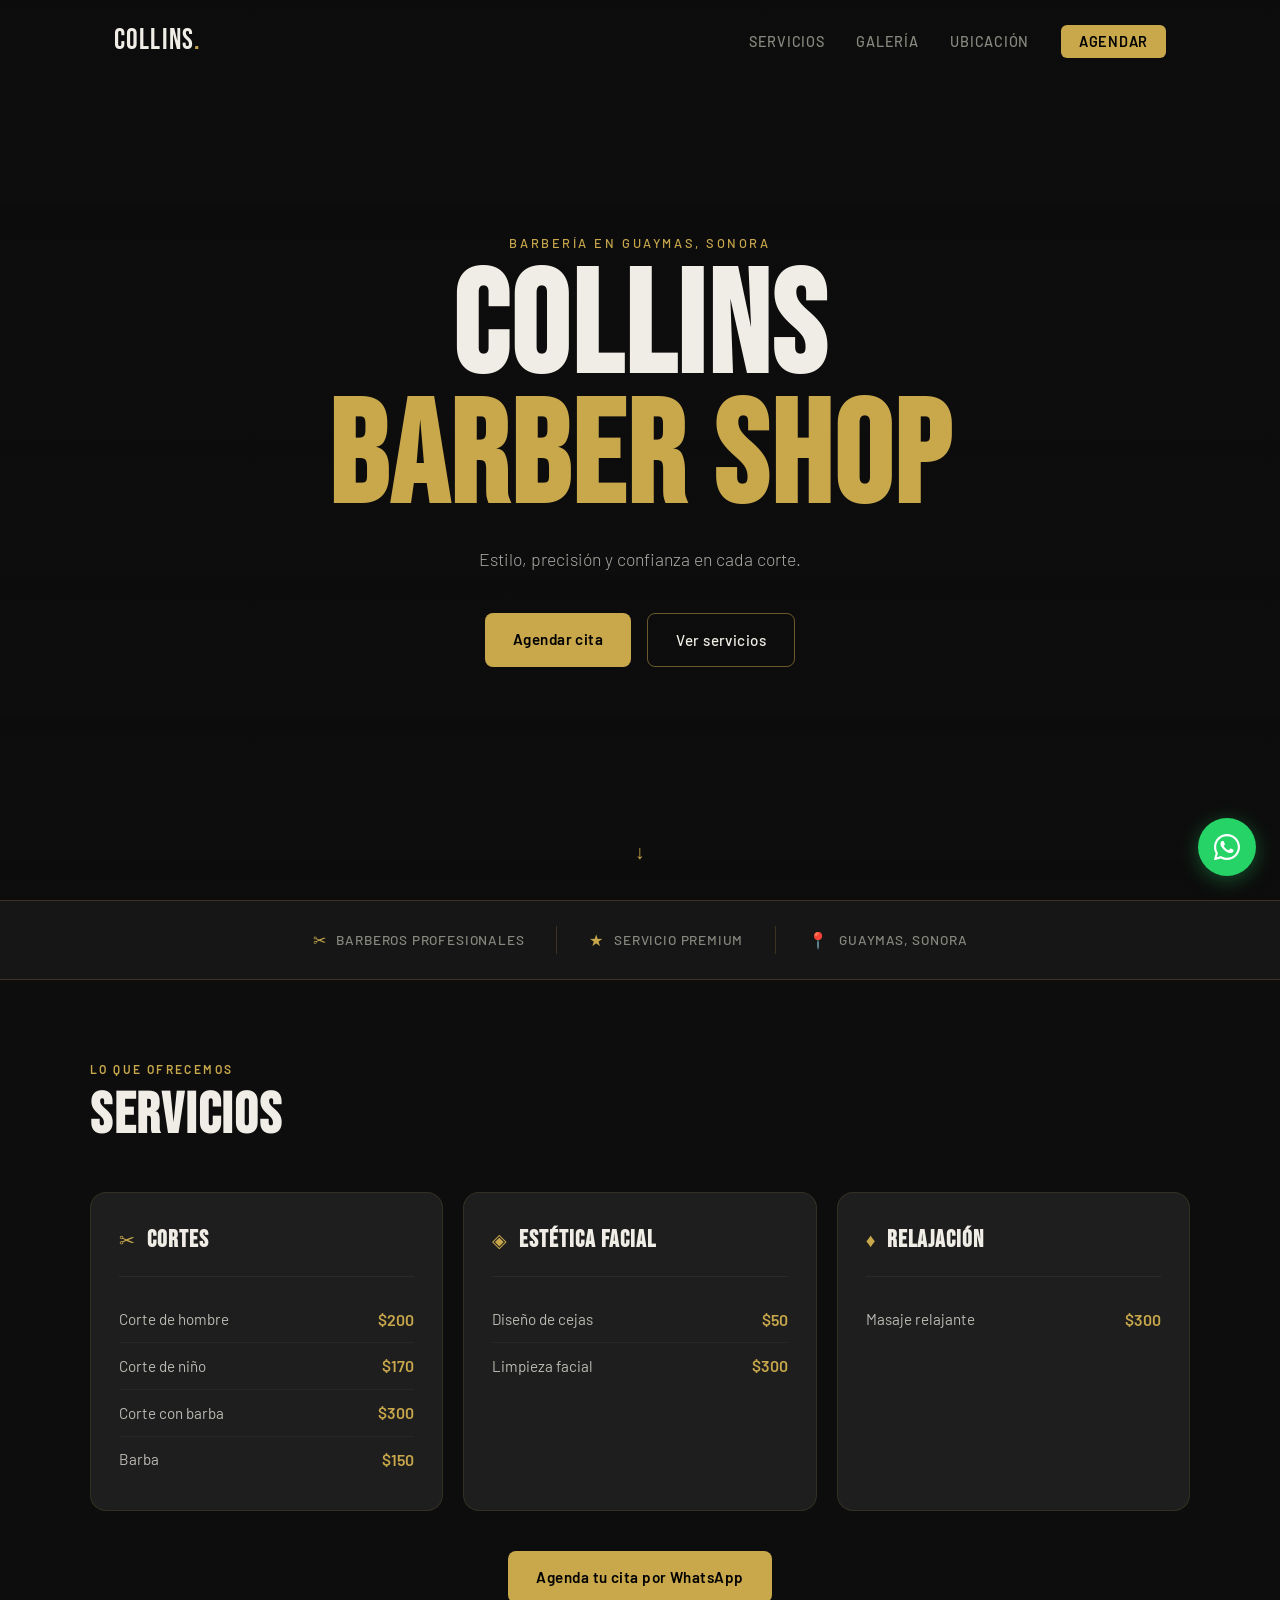
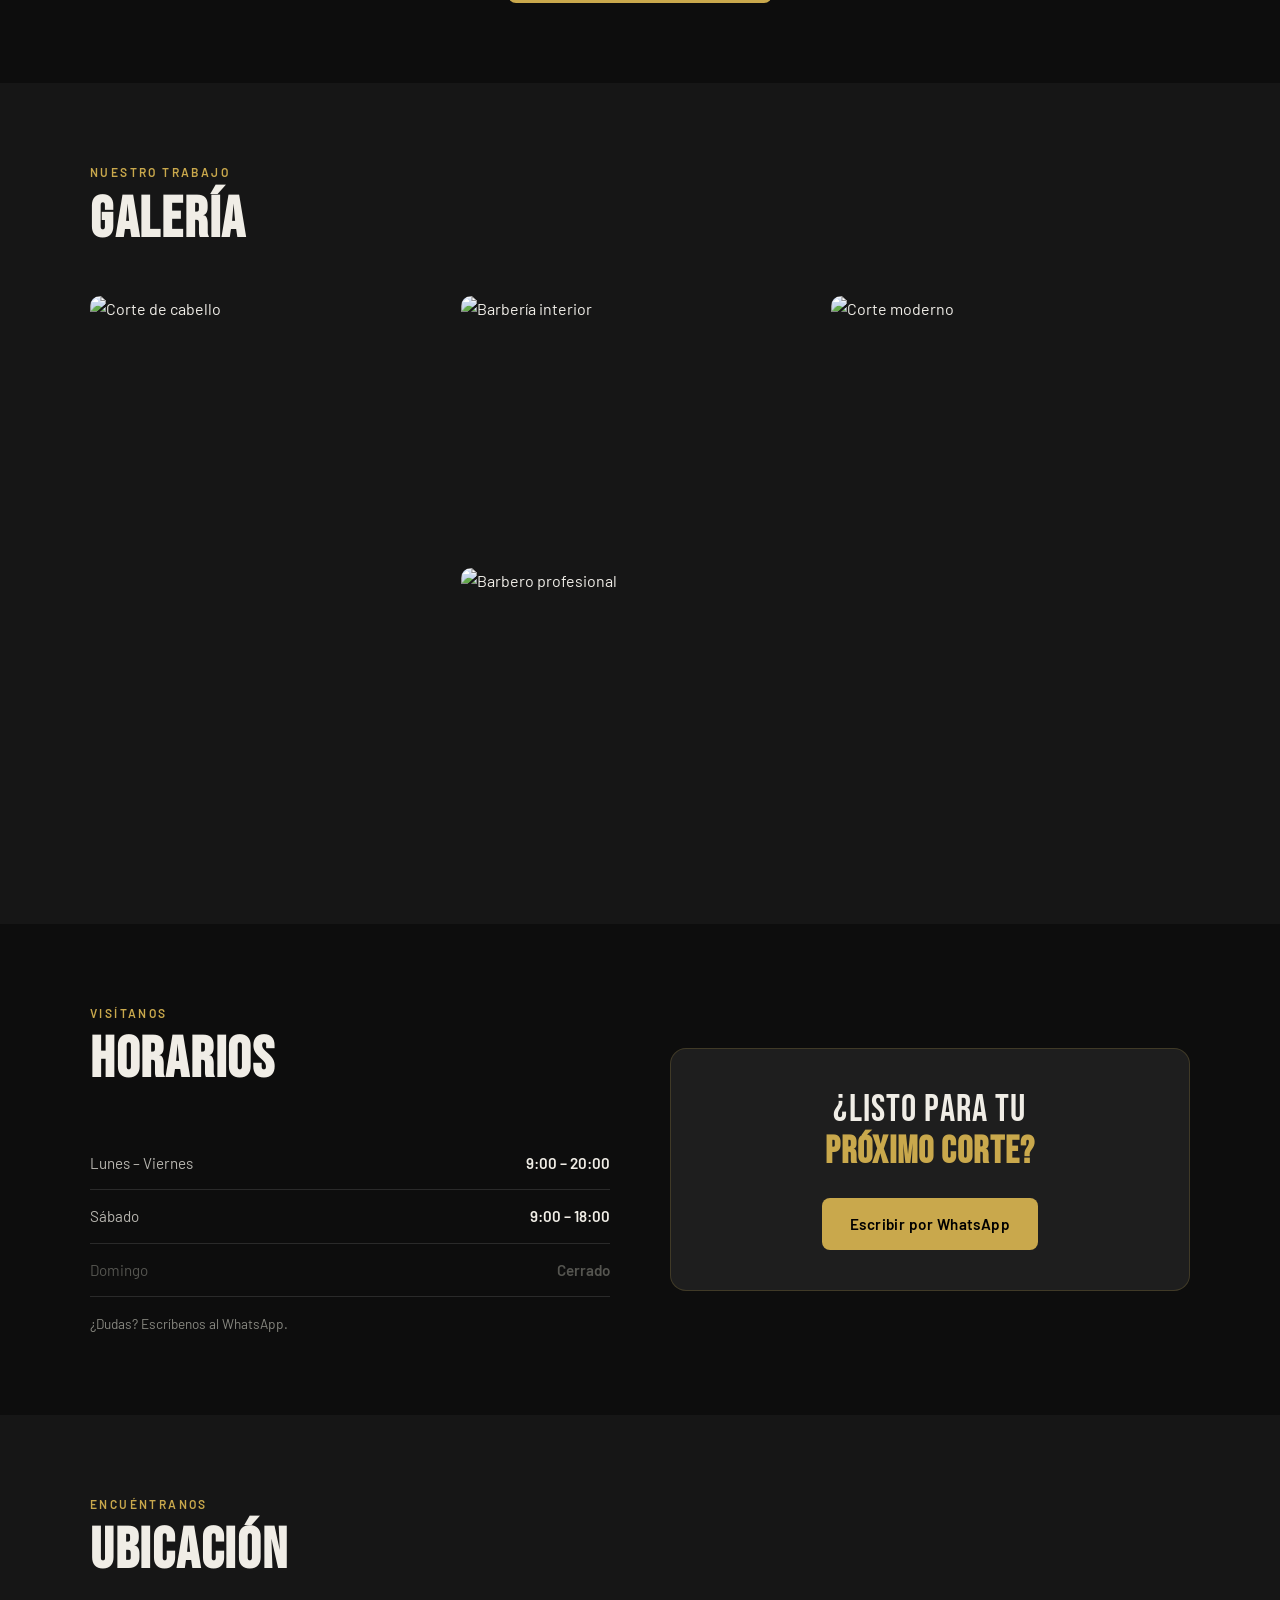
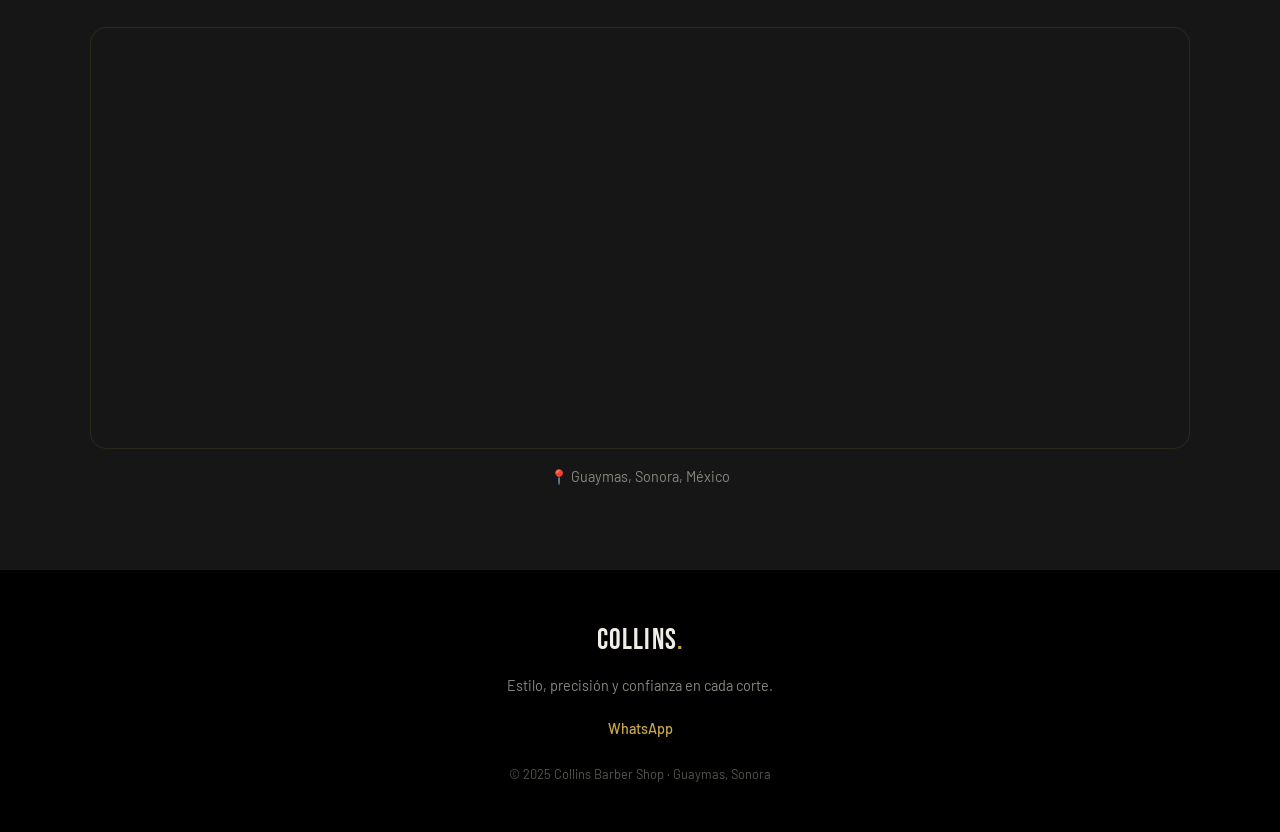
==== index.html @ 554bb9f4 "Mejoras, colores, hero, mapa" ====
<!doctype html>
<html lang="es">
  <head>
    <meta charset="UTF-8" />
    <meta name="viewport" content="width=device-width, initial-scale=1.0" />
    <title>Collins Barber Shop | Guaymas, Sonora</title>
    <link rel="preconnect" href="https://fonts.googleapis.com" />
    <link rel="preconnect" href="https://fonts.gstatic.com" crossorigin />
    <link
      href="https://fonts.googleapis.com/css2?family=Bebas+Neue&family=Barlow:wght@300;400;500;600&display=swap"
      rel="stylesheet"
    />
    <link rel="stylesheet" href="styles.css" />
  </head>
  <body>
    <!-- NAV -->
    <nav>
      <div class="nav-inner">
        <span class="logo">Collins<span class="logo-accent">.</span></span>
        <ul class="nav-links">
          <li><a href="#servicios">Servicios</a></li>
          <li><a href="#galeria">Galería</a></li>
          <li><a href="#ubicacion">Ubicación</a></li>
          <li>
            <a href="https://wa.me/526622978045" target="_blank" class="nav-cta"
              >Agendar</a
            >
          </li>
        </ul>
        <button class="hamburger" id="hamburger" aria-label="Menú">
          <span></span><span></span><span></span>
        </button>
      </div>
      <div class="mobile-menu" id="mobileMenu">
        <a href="#servicios">Servicios</a>
        <a href="#galeria">Galería</a>
        <a href="#ubicacion">Ubicación</a>
        <a href="https://wa.me/526622978045" target="_blank" class="nav-cta"
          >Agendar cita</a
        >
      </div>
    </nav>

    <!-- HERO -->
    <section class="hero">
      <div class="hero-bg"></div>
      <div class="hero-overlay"></div>
      <div class="hero-content">
        <p class="hero-eyebrow">Barbería en Guaymas, Sonora</p>
        <h1 class="hero-title">
          Collins<br /><span class="hero-title-accent">Barber Shop</span>
        </h1>
        <p class="hero-sub">Estilo, precisión y confianza en cada corte.</p>
        <div class="hero-actions">
          <a
            href="https://wa.me/526622978045"
            target="_blank"
            class="btn-primary"
            >Agendar cita</a
          >
          <a href="#servicios" class="btn-ghost">Ver servicios</a>
        </div>
      </div>
      <div class="hero-scroll">↓</div>
    </section>

    <!-- STRIP DE CONFIANZA -->
    <div class="trust-strip">
      <div class="trust-item">
        <span class="trust-icon">✂</span><span>Barberos profesionales</span>
      </div>
      <div class="trust-divider"></div>
      <div class="trust-item">
        <span class="trust-icon">★</span><span>Servicio premium</span>
      </div>
      <div class="trust-divider"></div>
      <div class="trust-item">
        <span class="trust-icon">📍</span><span>Guaymas, Sonora</span>
      </div>
    </div>

    <!-- SERVICIOS -->
    <section class="section" id="servicios">
      <div class="section-inner">
        <p class="section-label">Lo que ofrecemos</p>
        <h2 class="section-title">Servicios</h2>

        <div class="servicios-grid">
          <div class="categoria-card">
            <div class="categoria-header">
              <span class="categoria-icon">✂</span>
              <h3>Cortes</h3>
            </div>
            <ul class="servicio-list">
              <li>
                <span>Corte de hombre</span><span class="precio">$200</span>
              </li>
              <li>
                <span>Corte de niño</span><span class="precio">$170</span>
              </li>
              <li>
                <span>Corte con barba</span><span class="precio">$300</span>
              </li>
              <li><span>Barba</span><span class="precio">$150</span></li>
            </ul>
          </div>

          <div class="categoria-card">
            <div class="categoria-header">
              <span class="categoria-icon">◈</span>
              <h3>Estética facial</h3>
            </div>
            <ul class="servicio-list">
              <li>
                <span>Diseño de cejas</span><span class="precio">$50</span>
              </li>
              <li>
                <span>Limpieza facial</span><span class="precio">$300</span>
              </li>
            </ul>
          </div>

          <div class="categoria-card">
            <div class="categoria-header">
              <span class="categoria-icon">♦</span>
              <h3>Relajación</h3>
            </div>
            <ul class="servicio-list">
              <li>
                <span>Masaje relajante</span><span class="precio">$300</span>
              </li>
            </ul>
          </div>
        </div>

        <div class="cta-center">
          <a
            href="https://wa.me/526622978045"
            target="_blank"
            class="btn-primary"
            >Agenda tu cita por WhatsApp</a
          >
        </div>
      </div>
    </section>

    <!-- GALERIA -->
    <section class="section section-dark" id="galeria">
      <div class="section-inner">
        <p class="section-label">Nuestro trabajo</p>
        <h2 class="section-title">Galería</h2>
        <div class="galeria-grid">
          <div class="galeria-item tall">
            <img
              src="https://images.unsplash.com/photo-1599351431202-1e0f0137899a?w=600&q=80"
              alt="Corte de cabello"
            />
          </div>
          <div class="galeria-item">
            <img
              src="https://images.unsplash.com/photo-1621605815971-fbc98d665033?w=600&q=80"
              alt="Barbería interior"
            />
          </div>
          <div class="galeria-item">
            <img
              src="https://images.unsplash.com/photo-1503951914875-452162b0f3f1?w=600&q=80"
              alt="Corte moderno"
            />
          </div>
          <div class="galeria-item wide">
            <img
              src="https://images.unsplash.com/photo-1585747860715-2ba37e788b70?w=800&q=80"
              alt="Barbero profesional"
            />
          </div>
        </div>
      </div>
    </section>

    <!-- HORARIOS -->
    <section class="section" id="horarios">
      <div class="section-inner horarios-wrap">
        <div class="horarios-text">
          <p class="section-label">Visítanos</p>
          <h2 class="section-title">Horarios</h2>
          <table class="horarios-table">
            <tr>
              <td>Lunes – Viernes</td>
              <td class="horario-hora">9:00 – 20:00</td>
            </tr>
            <tr>
              <td>Sábado</td>
              <td class="horario-hora">9:00 – 18:00</td>
            </tr>
            <tr class="cerrado">
              <td>Domingo</td>
              <td class="horario-hora">Cerrado</td>
            </tr>
          </table>
          <p class="horarios-nota">¿Dudas? Escríbenos al WhatsApp.</p>
        </div>
        <div class="horarios-cta-box">
          <p>¿Listo para tu <br /><strong>próximo corte?</strong></p>
          <a
            href="https://wa.me/526622978045"
            target="_blank"
            class="btn-primary"
            >Escribir por WhatsApp</a
          >
        </div>
      </div>
    </section>

    <!-- UBICACION -->
    <section class="section section-dark" id="ubicacion">
      <div class="section-inner">
        <p class="section-label">Encuéntranos</p>
        <h2 class="section-title">Ubicación</h2>
        <div class="mapa-wrap">
          <iframe
            src="https://www.google.com/maps/embed?pb=!1m18!1m12!1m3!1d3525.2668427352683!2d-110.9184023!3d27.9244637!2m3!1f0!2f0!3f0!3m2!1i1024!2i768!4f13.1!3m3!1m2!1s0x86c97b41cd59f821%3A0x3a247a92fd1a0309!2sCollins%20Barber%20Shop!5e0!3m2!1ses-419!2smx!4v1775704454400!5m2!1ses-419!2smx"
            width="100%"
            height="420"
            style="border: 0; border-radius: 12px; display: block"
            allowfullscreen=""
            loading="lazy"
            referrerpolicy="no-referrer-when-downgrade"
          ></iframe>
        </div>
        <p class="ubicacion-address">📍 Guaymas, Sonora, México</p>
      </div>
    </section>

    <!-- FOOTER -->
    <footer>
      <div class="footer-inner">
        <span class="logo">Collins<span class="logo-accent">.</span></span>
        <p class="footer-tagline">
          Estilo, precisión y confianza en cada corte.
        </p>
        <div class="footer-links">
          <a href="https://wa.me/526622978045" target="_blank">WhatsApp</a>
        </div>
        <p class="footer-copy">© 2025 Collins Barber Shop · Guaymas, Sonora</p>
      </div>
    </footer>

    <!-- BOTÓN FLOTANTE WHATSAPP -->
    <a
      href="https://wa.me/526622978045"
      class="whatsapp-float"
      target="_blank"
      aria-label="Contactar por WhatsApp"
    >
      <svg
        xmlns="http://www.w3.org/2000/svg"
        viewBox="0 0 24 24"
        fill="white"
        width="26"
        height="26"
      >
        <path
          d="M17.472 14.382c-.297-.149-1.758-.867-2.03-.967-.273-.099-.471-.148-.67.15-.197.297-.767.966-.94 1.164-.173.199-.347.223-.644.075-.297-.15-1.255-.463-2.39-1.475-.883-.788-1.48-1.761-1.653-2.059-.173-.297-.018-.458.13-.606.134-.133.298-.347.446-.52.149-.174.198-.298.298-.497.099-.198.05-.371-.025-.52-.075-.149-.669-1.612-.916-2.207-.242-.579-.487-.5-.669-.51-.173-.008-.371-.01-.57-.01-.198 0-.52.074-.792.372-.272.297-1.04 1.016-1.04 2.479 0 1.462 1.065 2.875 1.213 3.074.149.198 2.096 3.2 5.077 4.487.709.306 1.262.489 1.694.625.712.227 1.36.195 1.871.118.571-.085 1.758-.719 2.006-1.413.248-.694.248-1.289.173-1.413-.074-.124-.272-.198-.57-.347z"
        />
        <path
          d="M12 0C5.373 0 0 5.373 0 12c0 2.123.554 4.117 1.528 5.845L.057 23.5a.5.5 0 0 0 .6.6l5.763-1.503A11.934 11.934 0 0 0 12 24c6.627 0 12-5.373 12-12S18.627 0 12 0zm0 22c-1.885 0-3.65-.51-5.17-1.4l-.37-.22-3.83.999 1.02-3.72-.24-.38A9.953 9.953 0 0 1 2 12C2 6.477 6.477 2 12 2s10 4.477 10 10-4.477 10-10 10z"
        />
      </svg>
    </a>

    <script>
      const hamburger = document.getElementById("hamburger");
      const mobileMenu = document.getElementById("mobileMenu");
      hamburger.addEventListener("click", () => {
        mobileMenu.classList.toggle("open");
        hamburger.classList.toggle("active");
      });
      mobileMenu.querySelectorAll("a").forEach((a) => {
        a.addEventListener("click", () => {
          mobileMenu.classList.remove("open");
          hamburger.classList.remove("active");
        });
      });

      // Scroll nav
      const nav = document.querySelector("nav");
      window.addEventListener("scroll", () => {
        nav.classList.toggle("scrolled", window.scrollY > 60);
      });
    </script>
  </body>
</html>
---- styles.css ----
/* ===== RESET & BASE ===== */
*, *::before, *::after { box-sizing: border-box; margin: 0; padding: 0; }

:root {
  --gold: #C9A84C;
  --gold-light: #E8C96A;
  --dark: #0D0D0D;
  --dark-2: #161616;
  --dark-3: #1E1E1E;
  --dark-4: #2A2A2A;
  --text: #F0EDE6;
  --text-muted: #888880;
  --text-dim: #555550;
  --font-display: 'Bebas Neue', sans-serif;
  --font-body: 'Barlow', sans-serif;
  --radius: 10px;
  --radius-lg: 16px;
  --transition: 0.25s ease;
}

html { scroll-behavior: smooth; }

body {
  background: var(--dark);
  color: var(--text);
  font-family: var(--font-body);
  font-size: 16px;
  line-height: 1.6;
  overflow-x: hidden;
}

/* ===== NAV ===== */
nav {
  position: fixed;
  top: 0; left: 0; right: 0;
  z-index: 100;
  transition: background var(--transition), box-shadow var(--transition);
}
nav.scrolled {
  background: rgba(13,13,13,0.96);
  backdrop-filter: blur(12px);
  box-shadow: 0 1px 0 rgba(201,168,76,0.15);
}
.nav-inner {
  max-width: 1100px;
  margin: 0 auto;
  padding: 18px 24px;
  display: flex;
  align-items: center;
  justify-content: space-between;
}
.logo {
  font-family: var(--font-display);
  font-size: 1.8rem;
  letter-spacing: 0.04em;
  color: var(--text);
  text-decoration: none;
}
.logo-accent { color: var(--gold); }

.nav-links {
  display: flex;
  gap: 32px;
  list-style: none;
  align-items: center;
}
.nav-links a {
  color: var(--text-muted);
  text-decoration: none;
  font-size: 0.9rem;
  font-weight: 500;
  letter-spacing: 0.05em;
  text-transform: uppercase;
  transition: color var(--transition);
}
.nav-links a:hover { color: var(--text); }
.nav-links a.nav-cta {
  background: var(--gold);
  color: var(--dark);
  padding: 8px 18px;
  border-radius: 6px;
  font-weight: 600;
  color: #000;
}
.nav-links a.nav-cta:hover { background: var(--gold-light); }

.hamburger {
  display: none;
  flex-direction: column;
  gap: 5px;
  background: none;
  border: none;
  cursor: pointer;
  padding: 4px;
}
.hamburger span {
  display: block;
  width: 24px;
  height: 2px;
  background: var(--text);
  border-radius: 2px;
  transition: var(--transition);
}
.hamburger.active span:nth-child(1) { transform: translateY(7px) rotate(45deg); }
.hamburger.active span:nth-child(2) { opacity: 0; }
.hamburger.active span:nth-child(3) { transform: translateY(-7px) rotate(-45deg); }

.mobile-menu {
  display: none;
  flex-direction: column;
  background: var(--dark-2);
  padding: 16px 24px 24px;
  gap: 4px;
  border-top: 1px solid var(--dark-4);
}
.mobile-menu.open { display: flex; }
.mobile-menu a {
  color: var(--text-muted);
  text-decoration: none;
  font-size: 1rem;
  font-weight: 500;
  padding: 12px 0;
  border-bottom: 1px solid var(--dark-4);
  text-transform: uppercase;
  letter-spacing: 0.05em;
  transition: color var(--transition);
}
.mobile-menu a:hover { color: var(--text); }
.mobile-menu a.nav-cta {
  background: var(--gold);
  color: #000;
  text-align: center;
  padding: 12px;
  border-radius: 8px;
  margin-top: 8px;
  border: none;
  font-weight: 600;
}

/* ===== HERO ===== */
.hero {
  position: relative;
  min-height: 100vh;
  display: flex;
  align-items: center;
  justify-content: center;
  overflow: hidden;
}
.hero-bg {
  position: absolute;
  inset: 0;
  background-image: url('https://images.unsplash.com/photo-1585747860715-2ba37e788b70?w=1400&q=80');
  background-size: cover;
  background-position: center;
  transform: scale(1.05);
  animation: heroZoom 12s ease-out forwards;
}
@keyframes heroZoom {
  from { transform: scale(1.05); }
  to { transform: scale(1.0); }
}
.hero-overlay {
  position: absolute;
  inset: 0;
  background: linear-gradient(
    to bottom,
    rgba(13,13,13,0.55) 0%,
    rgba(13,13,13,0.70) 50%,
    rgba(13,13,13,0.95) 100%
  );
}
.hero-content {
  position: relative;
  text-align: center;
  padding: 0 24px;
  animation: fadeUp 0.9s ease both;
  animation-delay: 0.2s;
}
@keyframes fadeUp {
  from { opacity: 0; transform: translateY(30px); }
  to { opacity: 1; transform: translateY(0); }
}
.hero-eyebrow {
  font-size: 0.8rem;
  letter-spacing: 0.2em;
  text-transform: uppercase;
  color: var(--gold);
  font-weight: 500;
  margin-bottom: 12px;
}
.hero-title {
  font-family: var(--font-display);
  font-size: clamp(4rem, 14vw, 9rem);
  line-height: 0.9;
  letter-spacing: 0.02em;
  color: var(--text);
  margin-bottom: 20px;
}
.hero-title-accent { color: var(--gold); }
.hero-sub {
  font-size: 1.1rem;
  color: rgba(240,237,230,0.7);
  margin-bottom: 40px;
  font-weight: 300;
}
.hero-actions {
  display: flex;
  gap: 16px;
  justify-content: center;
  flex-wrap: wrap;
}
.hero-scroll {
  position: absolute;
  bottom: 32px;
  left: 50%;
  transform: translateX(-50%);
  color: var(--gold);
  font-size: 1.2rem;
  animation: bounce 2s infinite;
}
@keyframes bounce {
  0%, 100% { transform: translateX(-50%) translateY(0); }
  50% { transform: translateX(-50%) translateY(8px); }
}

/* ===== BUTTONS ===== */
.btn-primary {
  display: inline-block;
  background: var(--gold);
  color: #000;
  padding: 14px 28px;
  border-radius: 8px;
  text-decoration: none;
  font-weight: 600;
  font-size: 0.95rem;
  letter-spacing: 0.03em;
  transition: background var(--transition), transform var(--transition);
}
.btn-primary:hover {
  background: var(--gold-light);
  transform: translateY(-2px);
}
.btn-ghost {
  display: inline-block;
  border: 1.5px solid rgba(201,168,76,0.5);
  color: var(--text);
  padding: 14px 28px;
  border-radius: 8px;
  text-decoration: none;
  font-weight: 500;
  font-size: 0.95rem;
  letter-spacing: 0.03em;
  transition: border-color var(--transition), background var(--transition);
}
.btn-ghost:hover {
  border-color: var(--gold);
  background: rgba(201,168,76,0.08);
}

/* ===== TRUST STRIP ===== */
.trust-strip {
  background: var(--dark-2);
  border-top: 1px solid rgba(201,168,76,0.2);
  border-bottom: 1px solid rgba(201,168,76,0.2);
  padding: 18px 24px;
  display: flex;
  justify-content: center;
  align-items: center;
  gap: 0;
  flex-wrap: wrap;
}
.trust-item {
  display: flex;
  align-items: center;
  gap: 10px;
  font-size: 0.85rem;
  font-weight: 500;
  letter-spacing: 0.06em;
  text-transform: uppercase;
  color: var(--text-muted);
  padding: 8px 32px;
}
.trust-icon { color: var(--gold); font-size: 1rem; }
.trust-divider {
  width: 1px;
  height: 28px;
  background: rgba(201,168,76,0.2);
}

/* ===== SECTIONS ===== */
.section { padding: 80px 24px; }
.section-dark { background: var(--dark-2); }
.section-inner { max-width: 1100px; margin: 0 auto; }
.section-label {
  font-size: 0.75rem;
  font-weight: 600;
  letter-spacing: 0.2em;
  text-transform: uppercase;
  color: var(--gold);
  margin-bottom: 8px;
}
.section-title {
  font-family: var(--font-display);
  font-size: clamp(2.4rem, 6vw, 3.6rem);
  letter-spacing: 0.03em;
  color: var(--text);
  margin-bottom: 48px;
  line-height: 1;
}

/* ===== SERVICIOS ===== */
.servicios-grid {
  display: grid;
  grid-template-columns: repeat(auto-fit, minmax(280px, 1fr));
  gap: 20px;
  margin-bottom: 40px;
}
.categoria-card {
  background: var(--dark-3);
  border: 1px solid rgba(201,168,76,0.12);
  border-radius: var(--radius-lg);
  padding: 28px;
  transition: border-color var(--transition), transform var(--transition);
}
.categoria-card:hover {
  border-color: rgba(201,168,76,0.35);
  transform: translateY(-4px);
}
.categoria-header {
  display: flex;
  align-items: center;
  gap: 12px;
  margin-bottom: 20px;
  padding-bottom: 16px;
  border-bottom: 1px solid var(--dark-4);
}
.categoria-icon { font-size: 1.2rem; color: var(--gold); }
.categoria-header h3 {
  font-family: var(--font-display);
  font-size: 1.5rem;
  letter-spacing: 0.04em;
  color: var(--text);
}
.servicio-list { list-style: none; }
.servicio-list li {
  display: flex;
  justify-content: space-between;
  align-items: center;
  padding: 10px 0;
  font-size: 0.95rem;
  color: rgba(240,237,230,0.75);
  border-bottom: 1px solid rgba(255,255,255,0.04);
}
.servicio-list li:last-child { border-bottom: none; }
.precio {
  font-weight: 600;
  color: var(--gold);
  font-size: 1rem;
}
.cta-center { text-align: center; }

/* ===== GALERIA ===== */
.galeria-grid {
  display: grid;
  grid-template-columns: repeat(3, 1fr);
  grid-template-rows: 260px 260px;
  gap: 12px;
  margin-bottom: 16px;
}
.galeria-item {
  overflow: hidden;
  border-radius: var(--radius);
  position: relative;
}
.galeria-item.tall { grid-row: span 2; }
.galeria-item.wide { grid-column: span 2; }
.galeria-item img {
  width: 100%;
  height: 100%;
  object-fit: cover;
  display: block;
  transition: transform 0.5s ease;
  filter: grayscale(20%);
}
.galeria-item:hover img {
  transform: scale(1.06);
  filter: grayscale(0%);
}

/* ===== HORARIOS ===== */
.horarios-wrap {
  display: grid;
  grid-template-columns: 1fr 1fr;
  gap: 60px;
  align-items: center;
}
.horarios-table {
  width: 100%;
  border-collapse: collapse;
  margin-bottom: 16px;
}
.horarios-table td {
  padding: 14px 0;
  border-bottom: 1px solid var(--dark-4);
  font-size: 0.95rem;
  color: rgba(240,237,230,0.75);
}
.horarios-table tr.cerrado td { color: var(--text-dim); }
.horario-hora {
  text-align: right;
  font-weight: 600;
  color: var(--text) !important;
}
.horarios-table tr.cerrado .horario-hora { color: var(--text-dim) !important; }
.horarios-nota { font-size: 0.85rem; color: var(--text-muted); margin-top: 8px; }
.horarios-cta-box {
  background: var(--dark-3);
  border: 1px solid rgba(201,168,76,0.2);
  border-radius: var(--radius-lg);
  padding: 40px 36px;
  text-align: center;
}
.horarios-cta-box p {
  font-family: var(--font-display);
  font-size: 2.4rem;
  line-height: 1.1;
  letter-spacing: 0.03em;
  margin-bottom: 24px;
  color: var(--text);
}
.horarios-cta-box strong { color: var(--gold); }

/* ===== MAPA ===== */
.mapa-wrap {
  border-radius: var(--radius-lg);
  overflow: hidden;
  margin-bottom: 16px;
  border: 1px solid rgba(201,168,76,0.12);
}
.ubicacion-address {
  text-align: center;
  color: var(--text-muted);
  font-size: 0.9rem;
  margin-top: 16px;
}

/* ===== FOOTER ===== */
footer {
  background: #000;
  border-top: 1px solid rgba(201,168,76,0.15);
  padding: 48px 24px;
}
.footer-inner {
  max-width: 1100px;
  margin: 0 auto;
  text-align: center;
}
.footer-tagline {
  color: var(--text-muted);
  font-size: 0.9rem;
  margin: 10px 0 20px;
}
.footer-links { display: flex; justify-content: center; gap: 24px; margin-bottom: 24px; }
.footer-links a {
  color: var(--gold);
  text-decoration: none;
  font-size: 0.9rem;
  font-weight: 500;
  transition: color var(--transition);
}
.footer-links a:hover { color: var(--gold-light); }
.footer-copy { color: var(--text-dim); font-size: 0.8rem; }

/* ===== WHATSAPP FLOAT ===== */
.whatsapp-float {
  position: fixed;
  bottom: 24px;
  right: 24px;
  background: #25D366;
  width: 58px;
  height: 58px;
  border-radius: 50%;
  display: flex;
  align-items: center;
  justify-content: center;
  text-decoration: none;
  box-shadow: 0 4px 20px rgba(37,211,102,0.35);
  z-index: 200;
  transition: transform var(--transition), box-shadow var(--transition);
}
.whatsapp-float:hover {
  transform: scale(1.1);
  box-shadow: 0 6px 28px rgba(37,211,102,0.5);
}

/* ===== RESPONSIVE ===== */
@media (max-width: 768px) {
  .nav-links { display: none; }
  .hamburger { display: flex; }

  .trust-divider { display: none; }
  .trust-item { padding: 8px 16px; }

  .galeria-grid {
    grid-template-columns: 1fr 1fr;
    grid-template-rows: auto;
  }
  .galeria-item.tall { grid-row: span 1; }

  .horarios-wrap { grid-template-columns: 1fr; gap: 40px; }

  .section { padding: 60px 20px; }
}

@media (max-width: 480px) {
  .galeria-grid { grid-template-columns: 1fr; }
  .galeria-item.wide { grid-column: span 1; }
  .hero-actions { flex-direction: column; align-items: center; }
}
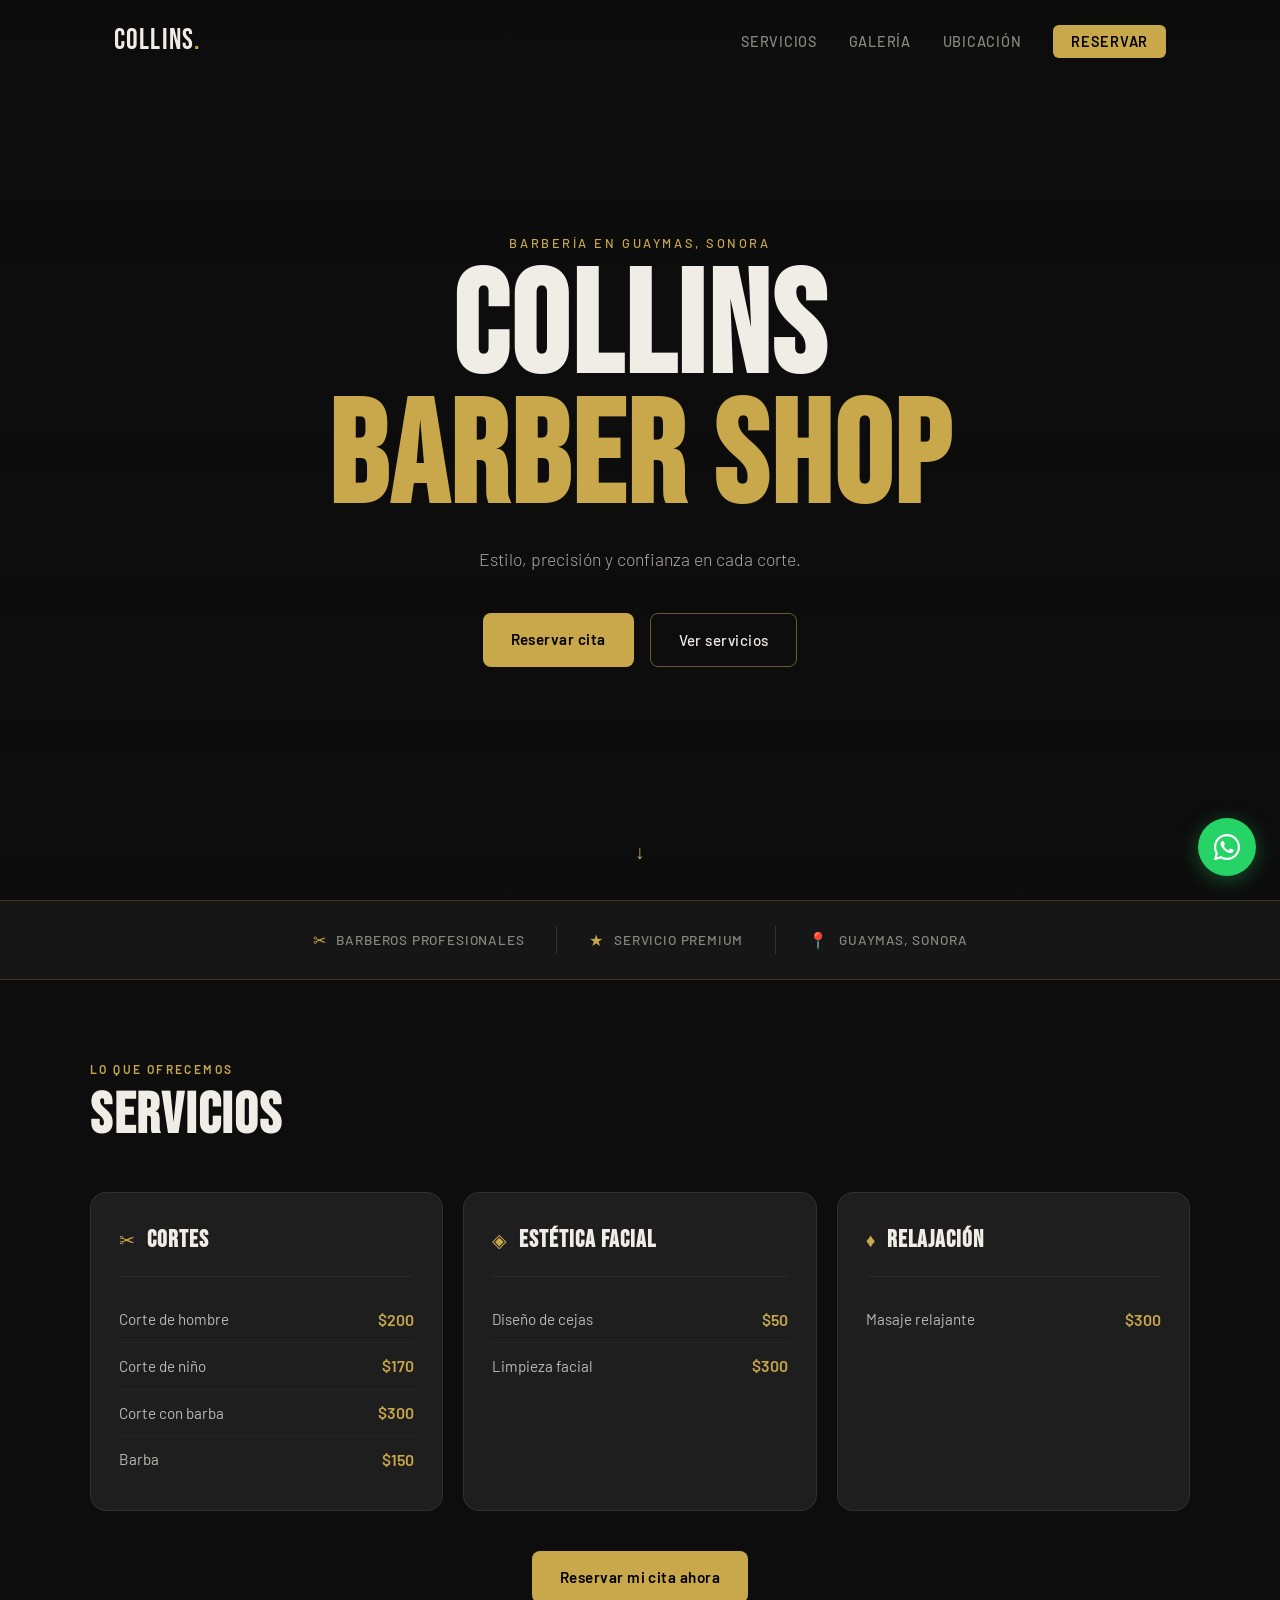
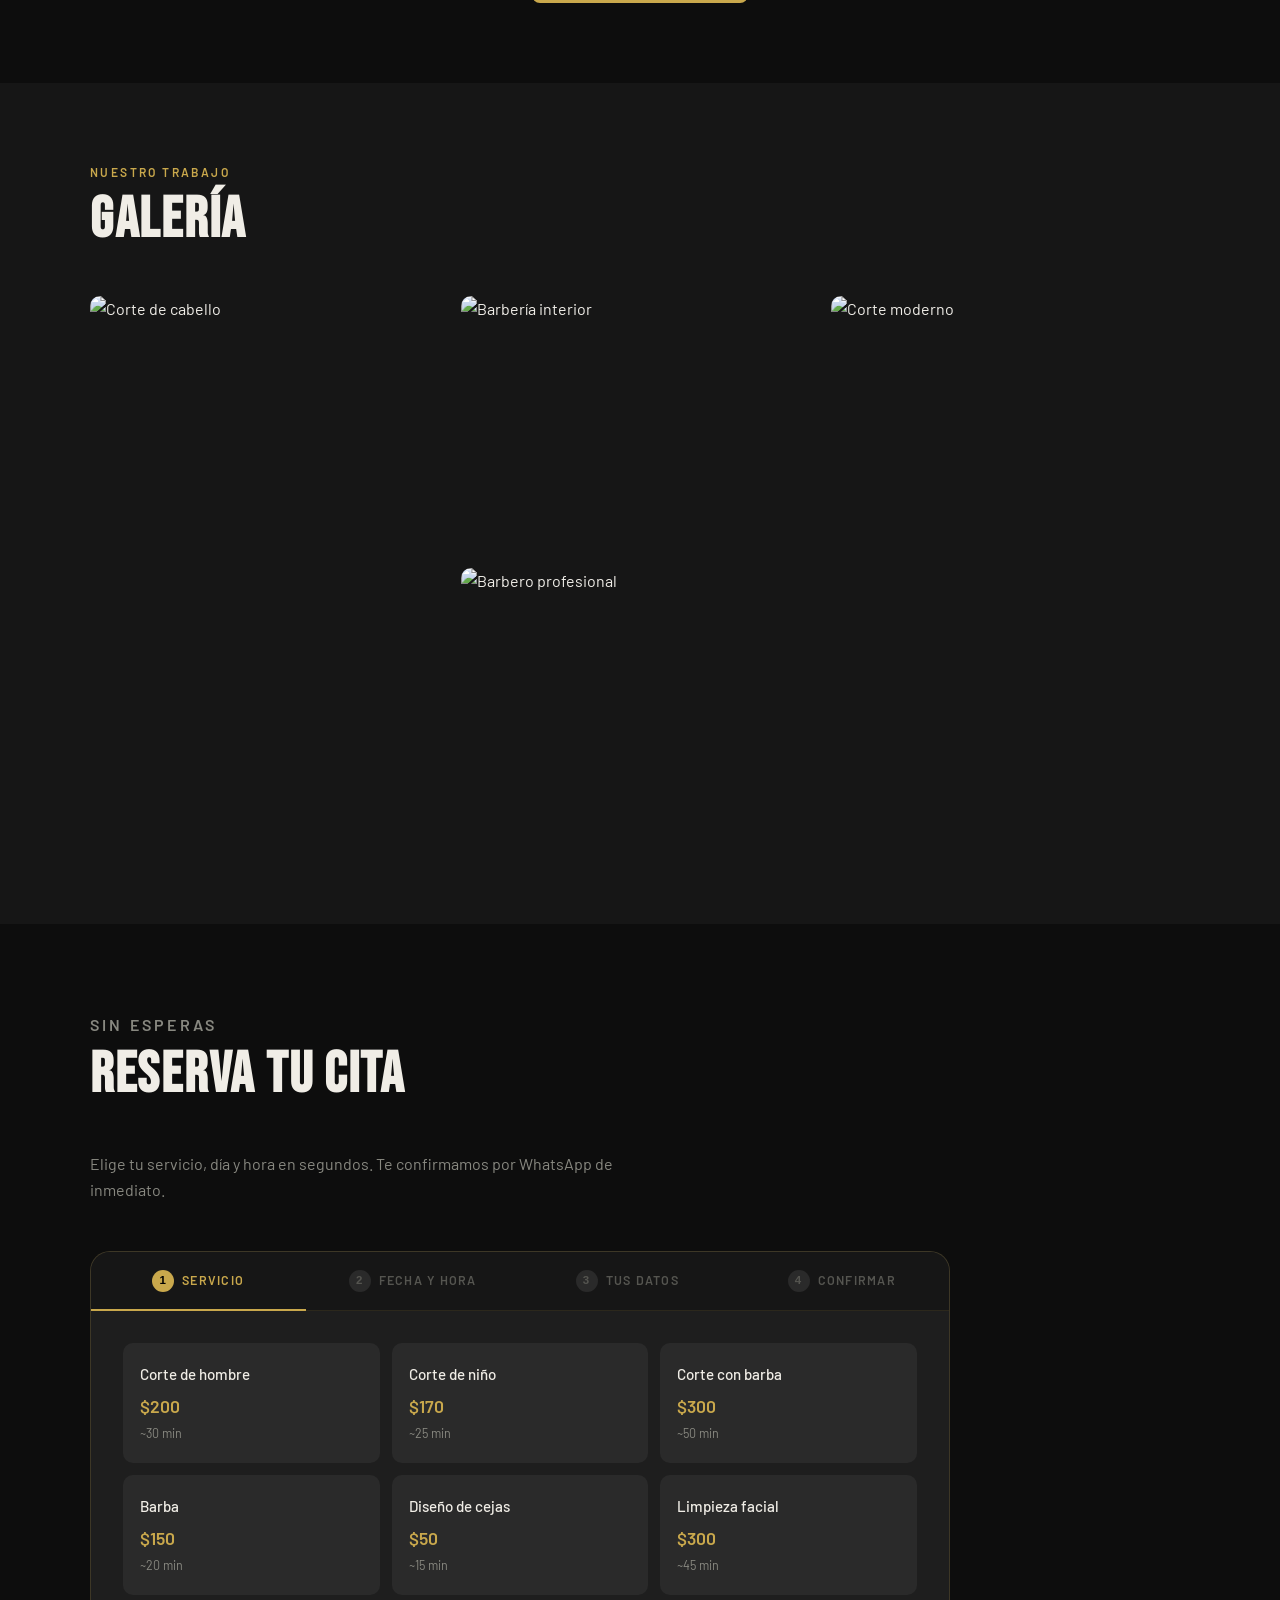
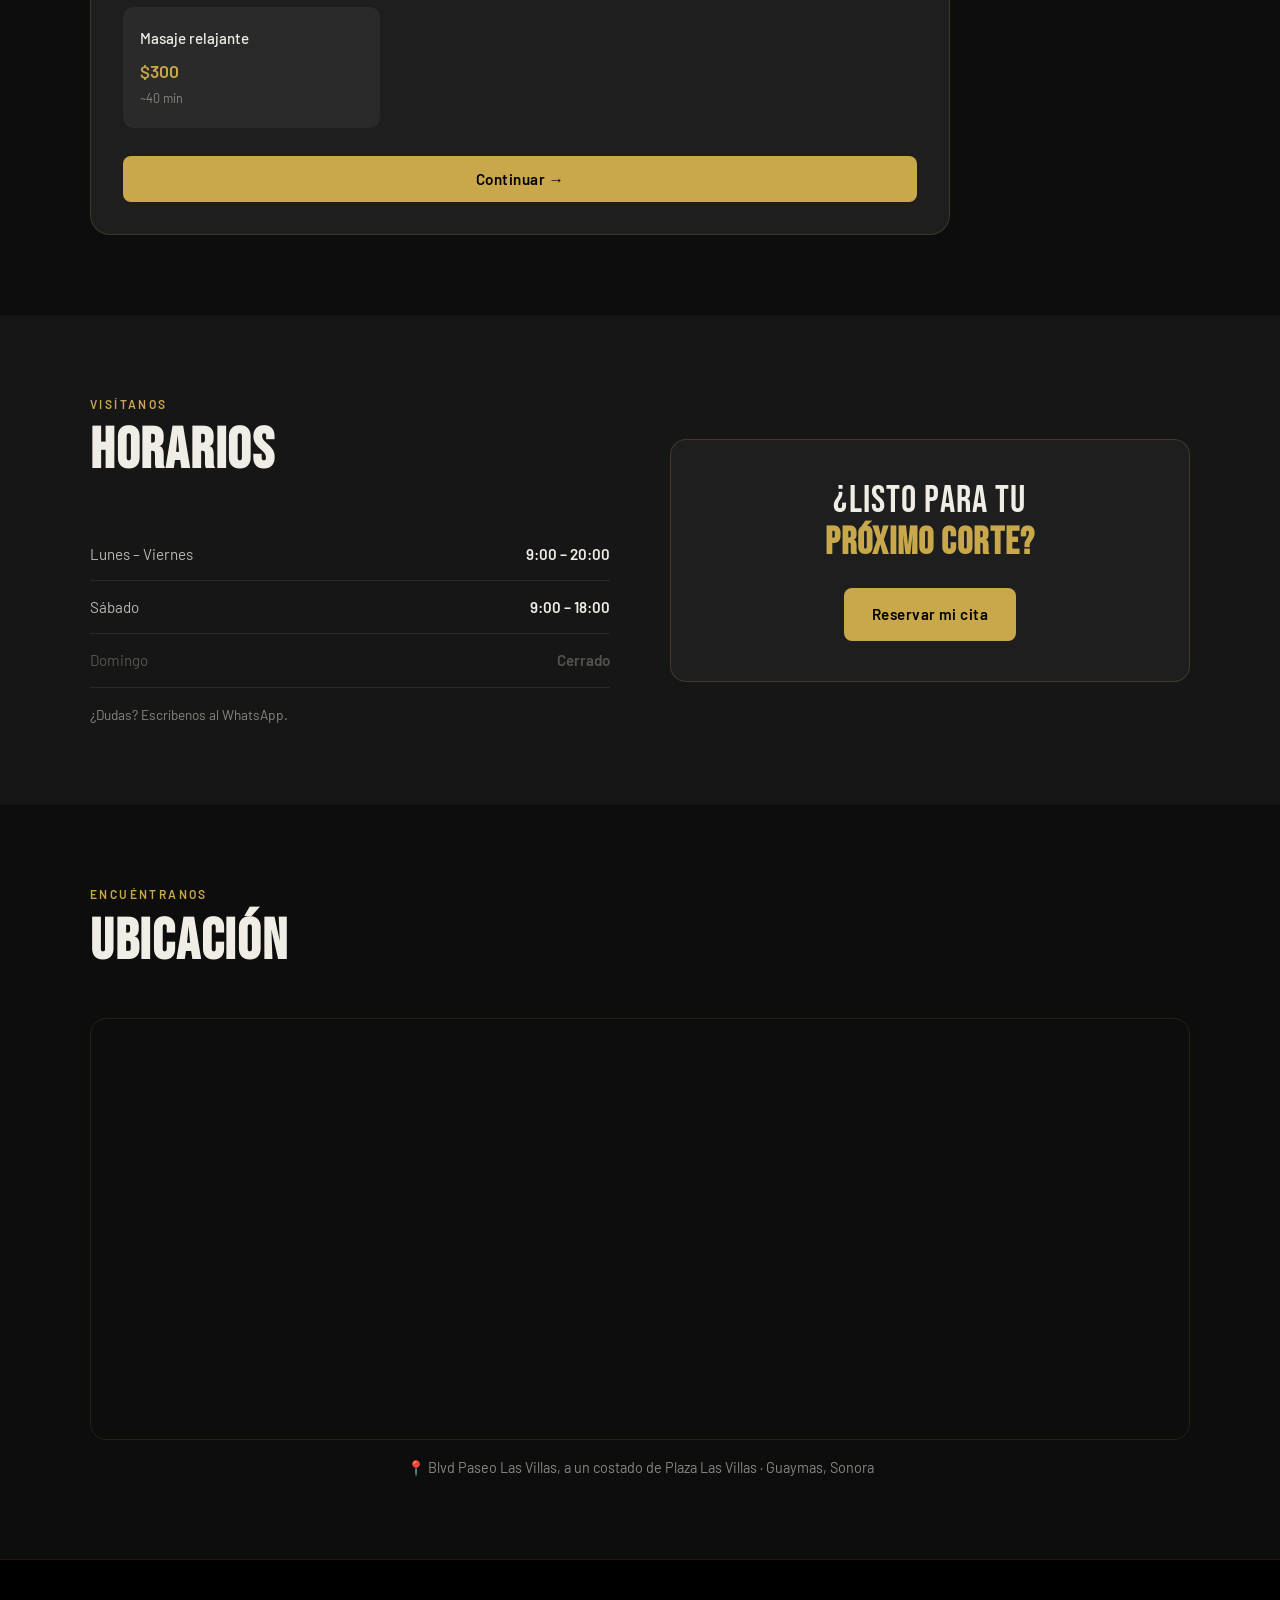
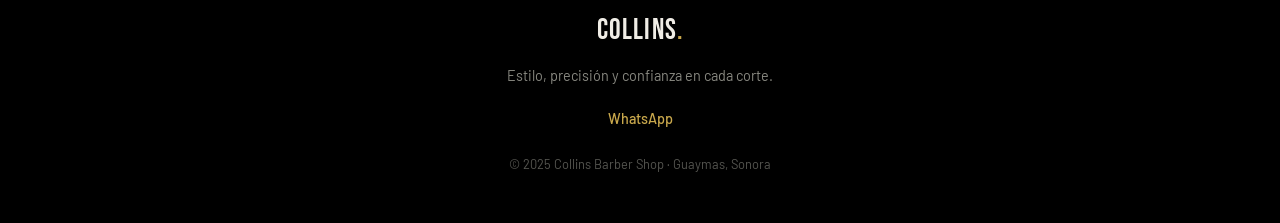
==== commit 906541bc: "Agendar cita actualizado" ====
--- a/index.html
+++ b/index.html
@@ -10,7 +10,1082 @@
       href="https://fonts.googleapis.com/css2?family=Bebas+Neue&family=Barlow:wght@300;400;500;600&display=swap"
       rel="stylesheet"
     />
-    <link rel="stylesheet" href="styles.css" />
+    <style>
+      /* ===== RESET & BASE ===== */
+      *,
+      *::before,
+      *::after {
+        box-sizing: border-box;
+        margin: 0;
+        padding: 0;
+      }
+      :root {
+        --gold: #c9a84c;
+        --gold-light: #e8c96a;
+        --dark: #0d0d0d;
+        --dark-2: #161616;
+        --dark-3: #1e1e1e;
+        --dark-4: #2a2a2a;
+        --text: #f0ede6;
+        --text-muted: #888880;
+        --text-dim: #555550;
+        --font-display: "Bebas Neue", sans-serif;
+        --font-body: "Barlow", sans-serif;
+        --radius: 10px;
+        --radius-lg: 16px;
+        --transition: 0.25s ease;
+      }
+      html {
+        scroll-behavior: smooth;
+      }
+      body {
+        background: var(--dark);
+        color: var(--text);
+        font-family: var(--font-body);
+        font-size: 16px;
+        line-height: 1.6;
+        overflow-x: hidden;
+      }
+
+      /* NAV */
+      nav {
+        position: fixed;
+        top: 0;
+        left: 0;
+        right: 0;
+        z-index: 100;
+        transition:
+          background var(--transition),
+          box-shadow var(--transition);
+      }
+      nav.scrolled {
+        background: rgba(13, 13, 13, 0.96);
+        backdrop-filter: blur(12px);
+        box-shadow: 0 1px 0 rgba(201, 168, 76, 0.15);
+      }
+      .nav-inner {
+        max-width: 1100px;
+        margin: 0 auto;
+        padding: 18px 24px;
+        display: flex;
+        align-items: center;
+        justify-content: space-between;
+      }
+      .logo {
+        font-family: var(--font-display);
+        font-size: 1.8rem;
+        letter-spacing: 0.04em;
+        color: var(--text);
+        text-decoration: none;
+      }
+      .logo-accent {
+        color: var(--gold);
+      }
+      .nav-links {
+        display: flex;
+        gap: 32px;
+        list-style: none;
+        align-items: center;
+      }
+      .nav-links a {
+        color: var(--text-muted);
+        text-decoration: none;
+        font-size: 0.9rem;
+        font-weight: 500;
+        letter-spacing: 0.05em;
+        text-transform: uppercase;
+        transition: color var(--transition);
+      }
+      .nav-links a:hover {
+        color: var(--text);
+      }
+      .nav-links a.nav-cta {
+        background: var(--gold);
+        color: #000;
+        padding: 8px 18px;
+        border-radius: 6px;
+        font-weight: 600;
+      }
+      .nav-links a.nav-cta:hover {
+        background: var(--gold-light);
+      }
+      .hamburger {
+        display: none;
+        flex-direction: column;
+        gap: 5px;
+        background: none;
+        border: none;
+        cursor: pointer;
+        padding: 4px;
+      }
+      .hamburger span {
+        display: block;
+        width: 24px;
+        height: 2px;
+        background: var(--text);
+        border-radius: 2px;
+        transition: var(--transition);
+      }
+      .hamburger.active span:nth-child(1) {
+        transform: translateY(7px) rotate(45deg);
+      }
+      .hamburger.active span:nth-child(2) {
+        opacity: 0;
+      }
+      .hamburger.active span:nth-child(3) {
+        transform: translateY(-7px) rotate(-45deg);
+      }
+      .mobile-menu {
+        display: none;
+        flex-direction: column;
+        background: var(--dark-2);
+        padding: 16px 24px 24px;
+        gap: 4px;
+        border-top: 1px solid var(--dark-4);
+      }
+      .mobile-menu.open {
+        display: flex;
+      }
+      .mobile-menu a {
+        color: var(--text-muted);
+        text-decoration: none;
+        font-size: 1rem;
+        font-weight: 500;
+        padding: 12px 0;
+        border-bottom: 1px solid var(--dark-4);
+        text-transform: uppercase;
+        letter-spacing: 0.05em;
+        transition: color var(--transition);
+      }
+      .mobile-menu a:hover {
+        color: var(--text);
+      }
+      .mobile-menu a.nav-cta {
+        background: var(--gold);
+        color: #000;
+        text-align: center;
+        padding: 12px;
+        border-radius: 8px;
+        margin-top: 8px;
+        border: none;
+        font-weight: 600;
+      }
+
+      /* HERO */
+      .hero {
+        position: relative;
+        min-height: 100vh;
+        display: flex;
+        align-items: center;
+        justify-content: center;
+        overflow: hidden;
+      }
+      .hero-bg {
+        position: absolute;
+        inset: 0;
+        background-image: url("https://images.unsplash.com/photo-1585747860715-2ba37e788b70?w=1400&q=80");
+        background-size: cover;
+        background-position: center;
+        transform: scale(1.05);
+        animation: heroZoom 12s ease-out forwards;
+      }
+      @keyframes heroZoom {
+        from {
+          transform: scale(1.05);
+        }
+        to {
+          transform: scale(1);
+        }
+      }
+      .hero-overlay {
+        position: absolute;
+        inset: 0;
+        background: linear-gradient(
+          to bottom,
+          rgba(13, 13, 13, 0.55) 0%,
+          rgba(13, 13, 13, 0.7) 50%,
+          rgba(13, 13, 13, 0.95) 100%
+        );
+      }
+      .hero-content {
+        position: relative;
+        text-align: center;
+        padding: 0 24px;
+        animation: fadeUp 0.9s ease both;
+        animation-delay: 0.2s;
+      }
+      @keyframes fadeUp {
+        from {
+          opacity: 0;
+          transform: translateY(30px);
+        }
+        to {
+          opacity: 1;
+          transform: translateY(0);
+        }
+      }
+      .hero-eyebrow {
+        font-size: 0.8rem;
+        letter-spacing: 0.2em;
+        text-transform: uppercase;
+        color: var(--gold);
+        font-weight: 500;
+        margin-bottom: 12px;
+      }
+      .hero-title {
+        font-family: var(--font-display);
+        font-size: clamp(4rem, 14vw, 9rem);
+        line-height: 0.9;
+        letter-spacing: 0.02em;
+        color: var(--text);
+        margin-bottom: 20px;
+      }
+      .hero-title-accent {
+        color: var(--gold);
+      }
+      .hero-sub {
+        font-size: 1.1rem;
+        color: rgba(240, 237, 230, 0.7);
+        margin-bottom: 40px;
+        font-weight: 300;
+      }
+      .hero-actions {
+        display: flex;
+        gap: 16px;
+        justify-content: center;
+        flex-wrap: wrap;
+      }
+      .hero-scroll {
+        position: absolute;
+        bottom: 32px;
+        left: 50%;
+        transform: translateX(-50%);
+        color: var(--gold);
+        font-size: 1.2rem;
+        animation: bounce 2s infinite;
+      }
+      @keyframes bounce {
+        0%,
+        100% {
+          transform: translateX(-50%) translateY(0);
+        }
+        50% {
+          transform: translateX(-50%) translateY(8px);
+        }
+      }
+
+      /* BUTTONS */
+      .btn-primary {
+        display: inline-block;
+        background: var(--gold);
+        color: #000;
+        padding: 14px 28px;
+        border-radius: 8px;
+        text-decoration: none;
+        font-weight: 600;
+        font-size: 0.95rem;
+        letter-spacing: 0.03em;
+        transition:
+          background var(--transition),
+          transform var(--transition);
+        cursor: pointer;
+        border: none;
+        font-family: var(--font-body);
+      }
+      .btn-primary:hover {
+        background: var(--gold-light);
+        transform: translateY(-2px);
+      }
+      .btn-ghost {
+        display: inline-block;
+        border: 1.5px solid rgba(201, 168, 76, 0.5);
+        color: var(--text);
+        padding: 14px 28px;
+        border-radius: 8px;
+        text-decoration: none;
+        font-weight: 500;
+        font-size: 0.95rem;
+        letter-spacing: 0.03em;
+        transition:
+          border-color var(--transition),
+          background var(--transition);
+      }
+      .btn-ghost:hover {
+        border-color: var(--gold);
+        background: rgba(201, 168, 76, 0.08);
+      }
+
+      /* TRUST STRIP */
+      .trust-strip {
+        background: var(--dark-2);
+        border-top: 1px solid rgba(201, 168, 76, 0.2);
+        border-bottom: 1px solid rgba(201, 168, 76, 0.2);
+        padding: 18px 24px;
+        display: flex;
+        justify-content: center;
+        align-items: center;
+        flex-wrap: wrap;
+      }
+      .trust-item {
+        display: flex;
+        align-items: center;
+        gap: 10px;
+        font-size: 0.85rem;
+        font-weight: 500;
+        letter-spacing: 0.06em;
+        text-transform: uppercase;
+        color: var(--text-muted);
+        padding: 8px 32px;
+      }
+      .trust-icon {
+        color: var(--gold);
+        font-size: 1rem;
+      }
+      .trust-divider {
+        width: 1px;
+        height: 28px;
+        background: rgba(201, 168, 76, 0.2);
+      }
+
+      /* SECTIONS */
+      .section {
+        padding: 80px 24px;
+      }
+      .section-dark {
+        background: var(--dark-2);
+      }
+      .section-inner {
+        max-width: 1100px;
+        margin: 0 auto;
+      }
+      .section-label {
+        font-size: 0.75rem;
+        font-weight: 600;
+        letter-spacing: 0.2em;
+        text-transform: uppercase;
+        color: var(--gold);
+        margin-bottom: 8px;
+      }
+      .section-title {
+        font-family: var(--font-display);
+        font-size: clamp(2.4rem, 6vw, 3.6rem);
+        letter-spacing: 0.03em;
+        color: var(--text);
+        margin-bottom: 48px;
+        line-height: 1;
+      }
+
+      /* SERVICIOS */
+      .servicios-grid {
+        display: grid;
+        grid-template-columns: repeat(auto-fit, minmax(280px, 1fr));
+        gap: 20px;
+        margin-bottom: 40px;
+      }
+      .categoria-card {
+        background: var(--dark-3);
+        border: 1px solid rgba(201, 168, 76, 0.12);
+        border-radius: var(--radius-lg);
+        padding: 28px;
+        transition:
+          border-color var(--transition),
+          transform var(--transition);
+      }
+      .categoria-card:hover {
+        border-color: rgba(201, 168, 76, 0.35);
+        transform: translateY(-4px);
+      }
+      .categoria-header {
+        display: flex;
+        align-items: center;
+        gap: 12px;
+        margin-bottom: 20px;
+        padding-bottom: 16px;
+        border-bottom: 1px solid var(--dark-4);
+      }
+      .categoria-icon {
+        font-size: 1.2rem;
+        color: var(--gold);
+      }
+      .categoria-header h3 {
+        font-family: var(--font-display);
+        font-size: 1.5rem;
+        letter-spacing: 0.04em;
+        color: var(--text);
+      }
+      .servicio-list {
+        list-style: none;
+      }
+      .servicio-list li {
+        display: flex;
+        justify-content: space-between;
+        align-items: center;
+        padding: 10px 0;
+        font-size: 0.95rem;
+        color: rgba(240, 237, 230, 0.75);
+        border-bottom: 1px solid rgba(255, 255, 255, 0.04);
+      }
+      .servicio-list li:last-child {
+        border-bottom: none;
+      }
+      .precio {
+        font-weight: 600;
+        color: var(--gold);
+        font-size: 1rem;
+      }
+      .cta-center {
+        text-align: center;
+      }
+
+      /* GALERIA */
+      .galeria-grid {
+        display: grid;
+        grid-template-columns: repeat(3, 1fr);
+        grid-template-rows: 260px 260px;
+        gap: 12px;
+        margin-bottom: 16px;
+      }
+      .galeria-item {
+        overflow: hidden;
+        border-radius: var(--radius);
+        position: relative;
+      }
+      .galeria-item.tall {
+        grid-row: span 2;
+      }
+      .galeria-item.wide {
+        grid-column: span 2;
+      }
+      .galeria-item img {
+        width: 100%;
+        height: 100%;
+        object-fit: cover;
+        display: block;
+        transition: transform 0.5s ease;
+        filter: grayscale(20%);
+      }
+      .galeria-item:hover img {
+        transform: scale(1.06);
+        filter: grayscale(0%);
+      }
+
+      /* HORARIOS */
+      .horarios-wrap {
+        display: grid;
+        grid-template-columns: 1fr 1fr;
+        gap: 60px;
+        align-items: center;
+      }
+      .horarios-table {
+        width: 100%;
+        border-collapse: collapse;
+        margin-bottom: 16px;
+      }
+      .horarios-table td {
+        padding: 14px 0;
+        border-bottom: 1px solid var(--dark-4);
+        font-size: 0.95rem;
+        color: rgba(240, 237, 230, 0.75);
+      }
+      .horarios-table tr.cerrado td {
+        color: var(--text-dim);
+      }
+      .horario-hora {
+        text-align: right;
+        font-weight: 600;
+        color: var(--text) !important;
+      }
+      .horarios-table tr.cerrado .horario-hora {
+        color: var(--text-dim) !important;
+      }
+      .horarios-nota {
+        font-size: 0.85rem;
+        color: var(--text-muted);
+        margin-top: 8px;
+      }
+      .horarios-cta-box {
+        background: var(--dark-3);
+        border: 1px solid rgba(201, 168, 76, 0.2);
+        border-radius: var(--radius-lg);
+        padding: 40px 36px;
+        text-align: center;
+      }
+      .horarios-cta-box p {
+        font-family: var(--font-display);
+        font-size: 2.4rem;
+        line-height: 1.1;
+        letter-spacing: 0.03em;
+        margin-bottom: 24px;
+        color: var(--text);
+      }
+      .horarios-cta-box strong {
+        color: var(--gold);
+      }
+
+      /* MAPA */
+      .mapa-wrap {
+        border-radius: var(--radius-lg);
+        overflow: hidden;
+        margin-bottom: 16px;
+        border: 1px solid rgba(201, 168, 76, 0.12);
+      }
+      .ubicacion-address {
+        text-align: center;
+        color: var(--text-muted);
+        font-size: 0.9rem;
+        margin-top: 16px;
+      }
+
+      /* FOOTER */
+      footer {
+        background: #000;
+        border-top: 1px solid rgba(201, 168, 76, 0.15);
+        padding: 48px 24px;
+      }
+      .footer-inner {
+        max-width: 1100px;
+        margin: 0 auto;
+        text-align: center;
+      }
+      .footer-tagline {
+        color: var(--text-muted);
+        font-size: 0.9rem;
+        margin: 10px 0 20px;
+      }
+      .footer-links {
+        display: flex;
+        justify-content: center;
+        gap: 24px;
+        margin-bottom: 24px;
+      }
+      .footer-links a {
+        color: var(--gold);
+        text-decoration: none;
+        font-size: 0.9rem;
+        font-weight: 500;
+        transition: color var(--transition);
+      }
+      .footer-links a:hover {
+        color: var(--gold-light);
+      }
+      .footer-copy {
+        color: var(--text-dim);
+        font-size: 0.8rem;
+      }
+
+      /* WHATSAPP FLOAT */
+      .whatsapp-float {
+        position: fixed;
+        bottom: 24px;
+        right: 24px;
+        background: #25d366;
+        width: 58px;
+        height: 58px;
+        border-radius: 50%;
+        display: flex;
+        align-items: center;
+        justify-content: center;
+        text-decoration: none;
+        box-shadow: 0 4px 20px rgba(37, 211, 102, 0.35);
+        z-index: 200;
+        transition:
+          transform var(--transition),
+          box-shadow var(--transition);
+      }
+      .whatsapp-float:hover {
+        transform: scale(1.1);
+        box-shadow: 0 6px 28px rgba(37, 211, 102, 0.5);
+      }
+
+      /* ===================== */
+      /* SISTEMA DE RESERVAS   */
+      /* ===================== */
+      #reservas {
+        background: var(--dark);
+      }
+
+      .reservas-intro {
+        max-width: 560px;
+        margin-bottom: 48px;
+      }
+      .reservas-intro p {
+        color: var(--text-muted);
+        font-size: 1rem;
+        margin-top: 8px;
+      }
+
+      .booking-widget {
+        background: var(--dark-3);
+        border: 1px solid rgba(201, 168, 76, 0.18);
+        border-radius: 20px;
+        overflow: hidden;
+        max-width: 860px;
+      }
+
+      /* Steps header */
+      .booking-steps {
+        display: flex;
+        background: var(--dark-2);
+        border-bottom: 1px solid rgba(201, 168, 76, 0.12);
+      }
+      .booking-step {
+        flex: 1;
+        padding: 18px 12px;
+        text-align: center;
+        font-size: 0.78rem;
+        font-weight: 600;
+        letter-spacing: 0.1em;
+        text-transform: uppercase;
+        color: var(--text-dim);
+        position: relative;
+        transition: color var(--transition);
+      }
+      .booking-step.active {
+        color: var(--gold);
+      }
+      .booking-step.done {
+        color: var(--text-muted);
+      }
+      .booking-step.active::after {
+        content: "";
+        position: absolute;
+        bottom: -1px;
+        left: 0;
+        right: 0;
+        height: 2px;
+        background: var(--gold);
+      }
+      .step-num {
+        display: inline-flex;
+        align-items: center;
+        justify-content: center;
+        width: 22px;
+        height: 22px;
+        border-radius: 50%;
+        background: var(--dark-4);
+        color: var(--text-dim);
+        font-size: 0.72rem;
+        font-weight: 700;
+        margin-right: 8px;
+        transition:
+          background var(--transition),
+          color var(--transition);
+      }
+      .booking-step.active .step-num {
+        background: var(--gold);
+        color: #000;
+      }
+      .booking-step.done .step-num {
+        background: rgba(201, 168, 76, 0.2);
+        color: var(--gold);
+      }
+
+      /* Step panels */
+      .booking-body {
+        padding: 32px;
+      }
+      .step-panel {
+        display: none;
+      }
+      .step-panel.active {
+        display: block;
+      }
+
+      /* Step 1 — Servicios */
+      .booking-servicios-grid {
+        display: grid;
+        grid-template-columns: repeat(auto-fill, minmax(190px, 1fr));
+        gap: 12px;
+      }
+      .booking-servicio {
+        background: var(--dark-4);
+        border: 1.5px solid transparent;
+        border-radius: var(--radius);
+        padding: 18px 16px;
+        cursor: pointer;
+        transition:
+          border-color var(--transition),
+          background var(--transition),
+          transform var(--transition);
+        user-select: none;
+      }
+      .booking-servicio:hover {
+        border-color: rgba(201, 168, 76, 0.3);
+        transform: translateY(-2px);
+      }
+      .booking-servicio.selected {
+        border-color: var(--gold);
+        background: rgba(201, 168, 76, 0.06);
+      }
+      .bs-nombre {
+        font-size: 0.95rem;
+        font-weight: 500;
+        color: var(--text);
+        margin-bottom: 6px;
+      }
+      .bs-precio {
+        font-size: 1.1rem;
+        font-weight: 600;
+        color: var(--gold);
+      }
+      .bs-duracion {
+        font-size: 0.78rem;
+        color: var(--text-muted);
+        margin-top: 4px;
+      }
+
+      /* Step 2 — Fecha y hora */
+      .fecha-hora-grid {
+        display: grid;
+        grid-template-columns: 1fr 1fr;
+        gap: 28px;
+      }
+
+      .calendar-wrap {
+      }
+      .cal-header {
+        display: flex;
+        align-items: center;
+        justify-content: space-between;
+        margin-bottom: 16px;
+      }
+      .cal-titulo {
+        font-family: var(--font-display);
+        font-size: 1.3rem;
+        letter-spacing: 0.05em;
+        color: var(--text);
+      }
+      .cal-nav {
+        background: none;
+        border: 1px solid var(--dark-4);
+        color: var(--text-muted);
+        width: 32px;
+        height: 32px;
+        border-radius: 6px;
+        cursor: pointer;
+        font-size: 1rem;
+        display: flex;
+        align-items: center;
+        justify-content: center;
+        transition:
+          border-color var(--transition),
+          color var(--transition);
+      }
+      .cal-nav:hover {
+        border-color: var(--gold);
+        color: var(--gold);
+      }
+      .cal-grid {
+        display: grid;
+        grid-template-columns: repeat(7, 1fr);
+        gap: 4px;
+      }
+      .cal-dia-nombre {
+        text-align: center;
+        font-size: 0.72rem;
+        font-weight: 600;
+        letter-spacing: 0.08em;
+        text-transform: uppercase;
+        color: var(--text-dim);
+        padding: 6px 0;
+      }
+      .cal-dia {
+        aspect-ratio: 1;
+        display: flex;
+        align-items: center;
+        justify-content: center;
+        border-radius: 8px;
+        font-size: 0.88rem;
+        cursor: pointer;
+        color: var(--text-muted);
+        transition:
+          background var(--transition),
+          color var(--transition);
+        border: 1.5px solid transparent;
+      }
+      .cal-dia:hover:not(.disabled):not(.empty) {
+        background: rgba(201, 168, 76, 0.1);
+        color: var(--text);
+      }
+      .cal-dia.today {
+        color: var(--gold);
+        font-weight: 600;
+      }
+      .cal-dia.selected {
+        background: var(--gold);
+        color: #000;
+        font-weight: 700;
+        border-color: var(--gold);
+      }
+      .cal-dia.disabled {
+        color: var(--text-dim);
+        cursor: not-allowed;
+        opacity: 0.35;
+      }
+      .cal-dia.empty {
+        cursor: default;
+      }
+
+      .horas-wrap {
+      }
+      .horas-titulo {
+        font-size: 0.78rem;
+        font-weight: 600;
+        letter-spacing: 0.12em;
+        text-transform: uppercase;
+        color: var(--text-muted);
+        margin-bottom: 14px;
+      }
+      .horas-grid {
+        display: grid;
+        grid-template-columns: repeat(3, 1fr);
+        gap: 8px;
+      }
+      .hora-btn {
+        background: var(--dark-4);
+        border: 1.5px solid transparent;
+        border-radius: 8px;
+        padding: 10px 6px;
+        text-align: center;
+        font-size: 0.88rem;
+        font-weight: 500;
+        color: var(--text-muted);
+        cursor: pointer;
+        transition:
+          border-color var(--transition),
+          color var(--transition),
+          background var(--transition);
+        font-family: var(--font-body);
+      }
+      .hora-btn:hover {
+        border-color: rgba(201, 168, 76, 0.3);
+        color: var(--text);
+      }
+      .hora-btn.selected {
+        border-color: var(--gold);
+        background: rgba(201, 168, 76, 0.08);
+        color: var(--gold);
+        font-weight: 600;
+      }
+      .hora-btn.ocupada {
+        opacity: 0.3;
+        cursor: not-allowed;
+        text-decoration: line-through;
+      }
+
+      /* Step 3 — Datos */
+      .datos-grid {
+        display: grid;
+        grid-template-columns: 1fr 1fr;
+        gap: 16px;
+      }
+      .campo {
+        display: flex;
+        flex-direction: column;
+        gap: 6px;
+      }
+      .campo.full {
+        grid-column: span 2;
+      }
+      .campo label {
+        font-size: 0.78rem;
+        font-weight: 600;
+        letter-spacing: 0.1em;
+        text-transform: uppercase;
+        color: var(--text-muted);
+      }
+      .campo input,
+      .campo textarea {
+        background: var(--dark-4);
+        border: 1.5px solid rgba(255, 255, 255, 0.07);
+        border-radius: 8px;
+        padding: 12px 14px;
+        color: var(--text);
+        font-family: var(--font-body);
+        font-size: 0.95rem;
+        outline: none;
+        transition: border-color var(--transition);
+        width: 100%;
+      }
+      .campo input:focus,
+      .campo textarea:focus {
+        border-color: var(--gold);
+      }
+      .campo textarea {
+        resize: vertical;
+        min-height: 80px;
+      }
+
+      /* Step 4 — Confirmación */
+      .confirmacion-box {
+        background: var(--dark-2);
+        border: 1px solid rgba(201, 168, 76, 0.2);
+        border-radius: var(--radius-lg);
+        padding: 28px;
+        margin-bottom: 28px;
+      }
+      .conf-titulo {
+        font-family: var(--font-display);
+        font-size: 1.6rem;
+        color: var(--gold);
+        letter-spacing: 0.05em;
+        margin-bottom: 20px;
+      }
+      .conf-row {
+        display: flex;
+        justify-content: space-between;
+        align-items: center;
+        padding: 10px 0;
+        border-bottom: 1px solid rgba(255, 255, 255, 0.05);
+        font-size: 0.95rem;
+      }
+      .conf-row:last-child {
+        border-bottom: none;
+      }
+      .conf-label {
+        color: var(--text-muted);
+      }
+      .conf-valor {
+        color: var(--text);
+        font-weight: 500;
+      }
+      .conf-precio {
+        color: var(--gold);
+        font-size: 1.2rem;
+        font-weight: 700;
+      }
+      .conf-nota {
+        font-size: 0.85rem;
+        color: var(--text-muted);
+        margin-bottom: 20px;
+        line-height: 1.6;
+      }
+      .conf-nota strong {
+        color: var(--text);
+      }
+
+      /* Nav botones booking */
+      .booking-nav {
+        display: flex;
+        gap: 12px;
+        margin-top: 28px;
+      }
+      .btn-booking-next {
+        flex: 1;
+        background: var(--gold);
+        color: #000;
+        border: none;
+        padding: 14px 24px;
+        border-radius: 8px;
+        font-family: var(--font-body);
+        font-size: 0.95rem;
+        font-weight: 600;
+        cursor: pointer;
+        transition:
+          background var(--transition),
+          transform var(--transition);
+        letter-spacing: 0.03em;
+      }
+      .btn-booking-next:hover {
+        background: var(--gold-light);
+        transform: translateY(-1px);
+      }
+      .btn-booking-next:disabled {
+        opacity: 0.35;
+        cursor: not-allowed;
+        transform: none;
+      }
+      .btn-booking-back {
+        background: none;
+        border: 1.5px solid var(--dark-4);
+        color: var(--text-muted);
+        padding: 14px 20px;
+        border-radius: 8px;
+        font-family: var(--font-body);
+        font-size: 0.95rem;
+        cursor: pointer;
+        transition:
+          border-color var(--transition),
+          color var(--transition);
+      }
+      .btn-booking-back:hover {
+        border-color: var(--text-muted);
+        color: var(--text);
+      }
+
+      .error-msg {
+        color: #e05050;
+        font-size: 0.85rem;
+        margin-top: 8px;
+        display: none;
+      }
+      .error-msg.visible {
+        display: block;
+      }
+
+      /* RESPONSIVE */
+      @media (max-width: 768px) {
+        .nav-links {
+          display: none;
+        }
+        .hamburger {
+          display: flex;
+        }
+        .trust-divider {
+          display: none;
+        }
+        .trust-item {
+          padding: 8px 16px;
+        }
+        .galeria-grid {
+          grid-template-columns: 1fr 1fr;
+          grid-template-rows: auto;
+        }
+        .galeria-item.tall {
+          grid-row: span 1;
+        }
+        .horarios-wrap {
+          grid-template-columns: 1fr;
+          gap: 40px;
+        }
+        .section {
+          padding: 60px 20px;
+        }
+        .fecha-hora-grid {
+          grid-template-columns: 1fr;
+        }
+        .datos-grid {
+          grid-template-columns: 1fr;
+        }
+        .campo.full {
+          grid-column: span 1;
+        }
+        .booking-step span.step-label {
+          display: none;
+        }
+        .booking-body {
+          padding: 20px;
+        }
+      }
+      @media (max-width: 480px) {
+        .galeria-grid {
+          grid-template-columns: 1fr;
+        }
+        .galeria-item.wide {
+          grid-column: span 1;
+        }
+        .hero-actions {
+          flex-direction: column;
+          align-items: center;
+        }
+        .horas-grid {
+          grid-template-columns: repeat(2, 1fr);
+        }
+        .booking-servicios-grid {
+          grid-template-columns: 1fr 1fr;
+        }
+      }
+    </style>
   </head>
   <body>
     <!-- NAV -->
@@ -21,11 +1096,7 @@
           <li><a href="#servicios">Servicios</a></li>
           <li><a href="#galeria">Galería</a></li>
           <li><a href="#ubicacion">Ubicación</a></li>
-          <li>
-            <a href="https://wa.me/526622978045" target="_blank" class="nav-cta"
-              >Agendar</a
-            >
-          </li>
+          <li><a href="#reservas" class="nav-cta">Reservar</a></li>
         </ul>
         <button class="hamburger" id="hamburger" aria-label="Menú">
           <span></span><span></span><span></span>
@@ -35,9 +1106,7 @@
         <a href="#servicios">Servicios</a>
         <a href="#galeria">Galería</a>
         <a href="#ubicacion">Ubicación</a>
-        <a href="https://wa.me/526622978045" target="_blank" class="nav-cta"
-          >Agendar cita</a
-        >
+        <a href="#reservas" class="nav-cta">Reservar cita</a>
       </div>
     </nav>
 
@@ -52,19 +1121,14 @@
         </h1>
         <p class="hero-sub">Estilo, precisión y confianza en cada corte.</p>
         <div class="hero-actions">
-          <a
-            href="https://wa.me/526622978045"
-            target="_blank"
-            class="btn-primary"
-            >Agendar cita</a
-          >
+          <a href="#reservas" class="btn-primary">Reservar cita</a>
           <a href="#servicios" class="btn-ghost">Ver servicios</a>
         </div>
       </div>
       <div class="hero-scroll">↓</div>
     </section>
 
-    <!-- STRIP DE CONFIANZA -->
+    <!-- TRUST STRIP -->
     <div class="trust-strip">
       <div class="trust-item">
         <span class="trust-icon">✂</span><span>Barberos profesionales</span>
@@ -84,7 +1148,6 @@
       <div class="section-inner">
         <p class="section-label">Lo que ofrecemos</p>
         <h2 class="section-title">Servicios</h2>
-
         <div class="servicios-grid">
           <div class="categoria-card">
             <div class="categoria-header">
@@ -104,7 +1167,6 @@
               <li><span>Barba</span><span class="precio">$150</span></li>
             </ul>
           </div>
-
           <div class="categoria-card">
             <div class="categoria-header">
               <span class="categoria-icon">◈</span>
@@ -119,7 +1181,6 @@
               </li>
             </ul>
           </div>
-
           <div class="categoria-card">
             <div class="categoria-header">
               <span class="categoria-icon">♦</span>
@@ -132,14 +1193,8 @@
             </ul>
           </div>
         </div>
-
         <div class="cta-center">
-          <a
-            href="https://wa.me/526622978045"
-            target="_blank"
-            class="btn-primary"
-            >Agenda tu cita por WhatsApp</a
-          >
+          <a href="#reservas" class="btn-primary">Reservar mi cita ahora</a>
         </div>
       </div>
     </section>
@@ -178,8 +1233,231 @@
       </div>
     </section>
 
+    <!-- RESERVAS -->
+    <section class="section" id="reservas">
+      <div class="section-inner">
+        <div class="reservas-intro">
+          <p class="section-label">Sin esperas</p>
+          <h2 class="section-title">Reserva tu cita</h2>
+          <p>
+            Elige tu servicio, día y hora en segundos. Te confirmamos por
+            WhatsApp de inmediato.
+          </p>
+        </div>
+
+        <div class="booking-widget">
+          <!-- Steps -->
+          <div class="booking-steps">
+            <div class="booking-step active" id="step-tab-1">
+              <span class="step-num">1</span
+              ><span class="step-label">Servicio</span>
+            </div>
+            <div class="booking-step" id="step-tab-2">
+              <span class="step-num">2</span
+              ><span class="step-label">Fecha y hora</span>
+            </div>
+            <div class="booking-step" id="step-tab-3">
+              <span class="step-num">3</span
+              ><span class="step-label">Tus datos</span>
+            </div>
+            <div class="booking-step" id="step-tab-4">
+              <span class="step-num">4</span
+              ><span class="step-label">Confirmar</span>
+            </div>
+          </div>
+
+          <div class="booking-body">
+            <!-- STEP 1: Servicio -->
+            <div class="step-panel active" id="panel-1">
+              <div class="booking-servicios-grid">
+                <div
+                  class="booking-servicio"
+                  data-servicio="Corte de hombre"
+                  data-precio="$200"
+                  data-dur="30 min"
+                >
+                  <div class="bs-nombre">Corte de hombre</div>
+                  <div class="bs-precio">$200</div>
+                  <div class="bs-duracion">~30 min</div>
+                </div>
+                <div
+                  class="booking-servicio"
+                  data-servicio="Corte de niño"
+                  data-precio="$170"
+                  data-dur="25 min"
+                >
+                  <div class="bs-nombre">Corte de niño</div>
+                  <div class="bs-precio">$170</div>
+                  <div class="bs-duracion">~25 min</div>
+                </div>
+                <div
+                  class="booking-servicio"
+                  data-servicio="Corte con barba"
+                  data-precio="$300"
+                  data-dur="50 min"
+                >
+                  <div class="bs-nombre">Corte con barba</div>
+                  <div class="bs-precio">$300</div>
+                  <div class="bs-duracion">~50 min</div>
+                </div>
+                <div
+                  class="booking-servicio"
+                  data-servicio="Barba"
+                  data-precio="$150"
+                  data-dur="20 min"
+                >
+                  <div class="bs-nombre">Barba</div>
+                  <div class="bs-precio">$150</div>
+                  <div class="bs-duracion">~20 min</div>
+                </div>
+                <div
+                  class="booking-servicio"
+                  data-servicio="Diseño de cejas"
+                  data-precio="$50"
+                  data-dur="15 min"
+                >
+                  <div class="bs-nombre">Diseño de cejas</div>
+                  <div class="bs-precio">$50</div>
+                  <div class="bs-duracion">~15 min</div>
+                </div>
+                <div
+                  class="booking-servicio"
+                  data-servicio="Limpieza facial"
+                  data-precio="$300"
+                  data-dur="45 min"
+                >
+                  <div class="bs-nombre">Limpieza facial</div>
+                  <div class="bs-precio">$300</div>
+                  <div class="bs-duracion">~45 min</div>
+                </div>
+                <div
+                  class="booking-servicio"
+                  data-servicio="Masaje relajante"
+                  data-precio="$300"
+                  data-dur="40 min"
+                >
+                  <div class="bs-nombre">Masaje relajante</div>
+                  <div class="bs-precio">$300</div>
+                  <div class="bs-duracion">~40 min</div>
+                </div>
+              </div>
+              <p class="error-msg" id="err-1">Por favor elige un servicio.</p>
+              <div class="booking-nav">
+                <button class="btn-booking-next" onclick="nextStep(1)">
+                  Continuar →
+                </button>
+              </div>
+            </div>
+
+            <!-- STEP 2: Fecha y hora -->
+            <div class="step-panel" id="panel-2">
+              <div class="fecha-hora-grid">
+                <div class="calendar-wrap">
+                  <div class="cal-header">
+                    <button class="cal-nav" id="cal-prev">‹</button>
+                    <span class="cal-titulo" id="cal-mes"></span>
+                    <button class="cal-nav" id="cal-next">›</button>
+                  </div>
+                  <div class="cal-grid" id="cal-grid"></div>
+                </div>
+                <div class="horas-wrap">
+                  <p class="horas-titulo">Horarios disponibles</p>
+                  <div class="horas-grid" id="horas-grid"></div>
+                </div>
+              </div>
+              <p class="error-msg" id="err-2">Por favor elige fecha y hora.</p>
+              <div class="booking-nav">
+                <button class="btn-booking-back" onclick="prevStep(2)">
+                  ← Atrás
+                </button>
+                <button class="btn-booking-next" onclick="nextStep(2)">
+                  Continuar →
+                </button>
+              </div>
+            </div>
+
+            <!-- STEP 3: Datos -->
+            <div class="step-panel" id="panel-3">
+              <div class="datos-grid">
+                <div class="campo">
+                  <label for="inp-nombre">Nombre</label>
+                  <input type="text" id="inp-nombre" placeholder="Tu nombre" />
+                </div>
+                <div class="campo">
+                  <label for="inp-tel">Teléfono (WhatsApp)</label>
+                  <input type="tel" id="inp-tel" placeholder="662 000 0000" />
+                </div>
+                <div class="campo full">
+                  <label for="inp-nota">Nota (opcional)</label>
+                  <textarea
+                    id="inp-nota"
+                    placeholder="¿Algo que quieras indicarle al barbero?"
+                  ></textarea>
+                </div>
+              </div>
+              <p class="error-msg" id="err-3">
+                Por favor ingresa tu nombre y teléfono.
+              </p>
+              <div class="booking-nav">
+                <button class="btn-booking-back" onclick="prevStep(3)">
+                  ← Atrás
+                </button>
+                <button class="btn-booking-next" onclick="nextStep(3)">
+                  Ver resumen →
+                </button>
+              </div>
+            </div>
+
+            <!-- STEP 4: Confirmación -->
+            <div class="step-panel" id="panel-4">
+              <div class="confirmacion-box">
+                <div class="conf-titulo">Resumen de tu cita</div>
+                <div class="conf-row">
+                  <span class="conf-label">Servicio</span
+                  ><span class="conf-valor" id="conf-servicio">—</span>
+                </div>
+                <div class="conf-row">
+                  <span class="conf-label">Fecha</span
+                  ><span class="conf-valor" id="conf-fecha">—</span>
+                </div>
+                <div class="conf-row">
+                  <span class="conf-label">Hora</span
+                  ><span class="conf-valor" id="conf-hora">—</span>
+                </div>
+                <div class="conf-row">
+                  <span class="conf-label">Nombre</span
+                  ><span class="conf-valor" id="conf-nombre">—</span>
+                </div>
+                <div class="conf-row">
+                  <span class="conf-label">Precio estimado</span
+                  ><span class="conf-precio" id="conf-precio">—</span>
+                </div>
+              </div>
+              <p class="conf-nota">
+                Al dar clic en <strong>"Confirmar por WhatsApp"</strong> se
+                abrirá una conversación con los datos de tu cita. Collins te
+                confirmará disponibilidad en minutos.
+              </p>
+              <div class="booking-nav">
+                <button class="btn-booking-back" onclick="prevStep(4)">
+                  ← Editar
+                </button>
+                <button
+                  class="btn-booking-next"
+                  id="btn-confirmar"
+                  onclick="confirmarCita()"
+                >
+                  Confirmar por WhatsApp ✓
+                </button>
+              </div>
+            </div>
+          </div>
+        </div>
+      </div>
+    </section>
+
     <!-- HORARIOS -->
-    <section class="section" id="horarios">
+    <section class="section section-dark" id="horarios">
       <div class="section-inner horarios-wrap">
         <div class="horarios-text">
           <p class="section-label">Visítanos</p>
@@ -202,18 +1480,13 @@
         </div>
         <div class="horarios-cta-box">
           <p>¿Listo para tu <br /><strong>próximo corte?</strong></p>
-          <a
-            href="https://wa.me/526622978045"
-            target="_blank"
-            class="btn-primary"
-            >Escribir por WhatsApp</a
-          >
+          <a href="#reservas" class="btn-primary">Reservar mi cita</a>
         </div>
       </div>
     </section>
 
     <!-- UBICACION -->
-    <section class="section section-dark" id="ubicacion">
+    <section class="section" id="ubicacion">
       <div class="section-inner">
         <p class="section-label">Encuéntranos</p>
         <h2 class="section-title">Ubicación</h2>
@@ -228,7 +1501,10 @@
             referrerpolicy="no-referrer-when-downgrade"
           ></iframe>
         </div>
-        <p class="ubicacion-address">📍 Guaymas, Sonora, México</p>
+        <p class="ubicacion-address">
+          📍 Blvd Paseo Las Villas, a un costado de Plaza Las Villas · Guaymas,
+          Sonora
+        </p>
       </div>
     </section>
 
@@ -246,7 +1522,7 @@
       </div>
     </footer>
 
-    <!-- BOTÓN FLOTANTE WHATSAPP -->
+    <!-- WHATSAPP FLOAT -->
     <a
       href="https://wa.me/526622978045"
       class="whatsapp-float"
@@ -270,24 +1546,267 @@
     </a>
 
     <script>
+      // ===== NAV =====
       const hamburger = document.getElementById("hamburger");
       const mobileMenu = document.getElementById("mobileMenu");
       hamburger.addEventListener("click", () => {
         mobileMenu.classList.toggle("open");
         hamburger.classList.toggle("active");
       });
-      mobileMenu.querySelectorAll("a").forEach((a) => {
+      mobileMenu.querySelectorAll("a").forEach((a) =>
         a.addEventListener("click", () => {
           mobileMenu.classList.remove("open");
           hamburger.classList.remove("active");
+        }),
+      );
+      const nav = document.querySelector("nav");
+      window.addEventListener("scroll", () =>
+        nav.classList.toggle("scrolled", window.scrollY > 60),
+      );
+
+      // ===== BOOKING STATE =====
+      const state = {
+        servicio: null,
+        precio: null,
+        fecha: null,
+        hora: null,
+        nombre: "",
+        tel: "",
+        nota: "",
+      };
+      let calYear, calMonth;
+
+      // ===== STEP NAVIGATION =====
+      function setStep(n) {
+        for (let i = 1; i <= 4; i++) {
+          document
+            .getElementById("panel-" + i)
+            .classList.toggle("active", i === n);
+          const tab = document.getElementById("step-tab-" + i);
+          tab.classList.remove("active", "done");
+          if (i === n) tab.classList.add("active");
+          else if (i < n) tab.classList.add("done");
+        }
+      }
+
+      function nextStep(from) {
+        const err = document.getElementById("err-" + from);
+        if (from === 1) {
+          if (!state.servicio) {
+            err.classList.add("visible");
+            return;
+          }
+          err.classList.remove("visible");
+          setStep(2);
+        } else if (from === 2) {
+          if (!state.fecha || !state.hora) {
+            err.classList.add("visible");
+            return;
+          }
+          err.classList.remove("visible");
+          setStep(3);
+        } else if (from === 3) {
+          const nombre = document.getElementById("inp-nombre").value.trim();
+          const tel = document.getElementById("inp-tel").value.trim();
+          if (!nombre || !tel) {
+            err.classList.add("visible");
+            return;
+          }
+          err.classList.remove("visible");
+          state.nombre = nombre;
+          state.tel = tel;
+          state.nota = document.getElementById("inp-nota").value.trim();
+          llenarResumen();
+          setStep(4);
+        }
+      }
+
+      function prevStep(from) {
+        setStep(from - 1);
+      }
+
+      // ===== STEP 1: SERVICIOS =====
+      document.querySelectorAll(".booking-servicio").forEach((el) => {
+        el.addEventListener("click", () => {
+          document
+            .querySelectorAll(".booking-servicio")
+            .forEach((e) => e.classList.remove("selected"));
+          el.classList.add("selected");
+          state.servicio = el.dataset.servicio;
+          state.precio = el.dataset.precio;
         });
       });
 
-      // Scroll nav
-      const nav = document.querySelector("nav");
-      window.addEventListener("scroll", () => {
-        nav.classList.toggle("scrolled", window.scrollY > 60);
+      // ===== STEP 2: CALENDARIO =====
+      const MESES = [
+        "Enero",
+        "Febrero",
+        "Marzo",
+        "Abril",
+        "Mayo",
+        "Junio",
+        "Julio",
+        "Agosto",
+        "Septiembre",
+        "Octubre",
+        "Noviembre",
+        "Diciembre",
+      ];
+      const DIAS = ["Dom", "Lun", "Mar", "Mié", "Jue", "Vie", "Sáb"];
+      const HORAS_SEMANA = [
+        "9:00",
+        "9:30",
+        "10:00",
+        "10:30",
+        "11:00",
+        "11:30",
+        "12:00",
+        "12:30",
+        "13:00",
+        "14:00",
+        "14:30",
+        "15:00",
+        "15:30",
+        "16:00",
+        "16:30",
+        "17:00",
+        "17:30",
+        "18:00",
+        "18:30",
+        "19:00",
+        "19:30",
+      ];
+      const HORAS_SAB = [
+        "9:00",
+        "9:30",
+        "10:00",
+        "10:30",
+        "11:00",
+        "11:30",
+        "12:00",
+        "12:30",
+        "13:00",
+        "14:00",
+        "14:30",
+        "15:00",
+        "15:30",
+        "16:00",
+        "16:30",
+        "17:00",
+        "17:30",
+      ];
+
+      const today = new Date();
+      calYear = today.getFullYear();
+      calMonth = today.getMonth();
+
+      function renderCal() {
+        const mes = document.getElementById("cal-mes");
+        mes.textContent = MESES[calMonth] + " " + calYear;
+        const grid = document.getElementById("cal-grid");
+        grid.innerHTML = "";
+        DIAS.forEach((d) => {
+          const el = document.createElement("div");
+          el.className = "cal-dia-nombre";
+          el.textContent = d;
+          grid.appendChild(el);
+        });
+        const firstDay = new Date(calYear, calMonth, 1).getDay();
+        const daysInMonth = new Date(calYear, calMonth + 1, 0).getDate();
+        for (let i = 0; i < firstDay; i++) {
+          const el = document.createElement("div");
+          el.className = "cal-dia empty";
+          grid.appendChild(el);
+        }
+        for (let d = 1; d <= daysInMonth; d++) {
+          const el = document.createElement("div");
+          el.className = "cal-dia";
+          el.textContent = d;
+          const date = new Date(calYear, calMonth, d);
+          const dow = date.getDay();
+          const isPast =
+            date <
+            new Date(today.getFullYear(), today.getMonth(), today.getDate());
+          const isSun = dow === 0;
+          if (isPast || isSun) {
+            el.classList.add("disabled");
+          } else {
+            if (date.toDateString() === today.toDateString())
+              el.classList.add("today");
+            const ds = date.toLocaleDateString("es-MX", {
+              weekday: "long",
+              year: "numeric",
+              month: "long",
+              day: "numeric",
+            });
+            if (state.fecha === ds) el.classList.add("selected");
+            el.addEventListener("click", () => {
+              state.fecha = ds;
+              state.hora = null;
+              renderCal();
+              renderHoras(dow);
+            });
+          }
+          grid.appendChild(el);
+        }
+      }
+
+      function renderHoras(dow) {
+        const grid = document.getElementById("horas-grid");
+        grid.innerHTML = "";
+        const horas = dow === 6 ? HORAS_SAB : HORAS_SEMANA;
+        horas.forEach((h) => {
+          const btn = document.createElement("button");
+          btn.className = "hora-btn";
+          btn.textContent = h;
+          if (state.hora === h) btn.classList.add("selected");
+          btn.addEventListener("click", () => {
+            state.hora = h;
+            document
+              .querySelectorAll(".hora-btn")
+              .forEach((b) => b.classList.remove("selected"));
+            btn.classList.add("selected");
+          });
+          grid.appendChild(btn);
+        });
+      }
+
+      document.getElementById("cal-prev").addEventListener("click", () => {
+        calMonth--;
+        if (calMonth < 0) {
+          calMonth = 11;
+          calYear--;
+        }
+        renderCal();
       });
+      document.getElementById("cal-next").addEventListener("click", () => {
+        calMonth++;
+        if (calMonth > 11) {
+          calMonth = 0;
+          calYear++;
+        }
+        renderCal();
+      });
+
+      renderCal();
+      renderHoras(1);
+
+      // ===== STEP 4: RESUMEN =====
+      function llenarResumen() {
+        document.getElementById("conf-servicio").textContent = state.servicio;
+        document.getElementById("conf-fecha").textContent = state.fecha;
+        document.getElementById("conf-hora").textContent = state.hora;
+        document.getElementById("conf-nombre").textContent = state.nombre;
+        document.getElementById("conf-precio").textContent = state.precio;
+      }
+
+      function confirmarCita() {
+        const nota = state.nota ? "\n 📝 Nota: " + state.nota : "";
+        const msg = `Hola Collins! Quiero reservar una cita 💈\n\n ✂️ Servicio: ${state.servicio}\n 📅 Fecha: ${state.fecha}\n 🕐 Hora: ${state.hora}\n 👤 Nombre: ${state.nombre}${nota}\n\n¿Está disponible ese horario?`;
+        const url =
+          "https://wa.me/526622978045?text=" + encodeURIComponent(msg);
+        window.open(url, "_blank");
+      }
     </script>
   </body>
 </html>
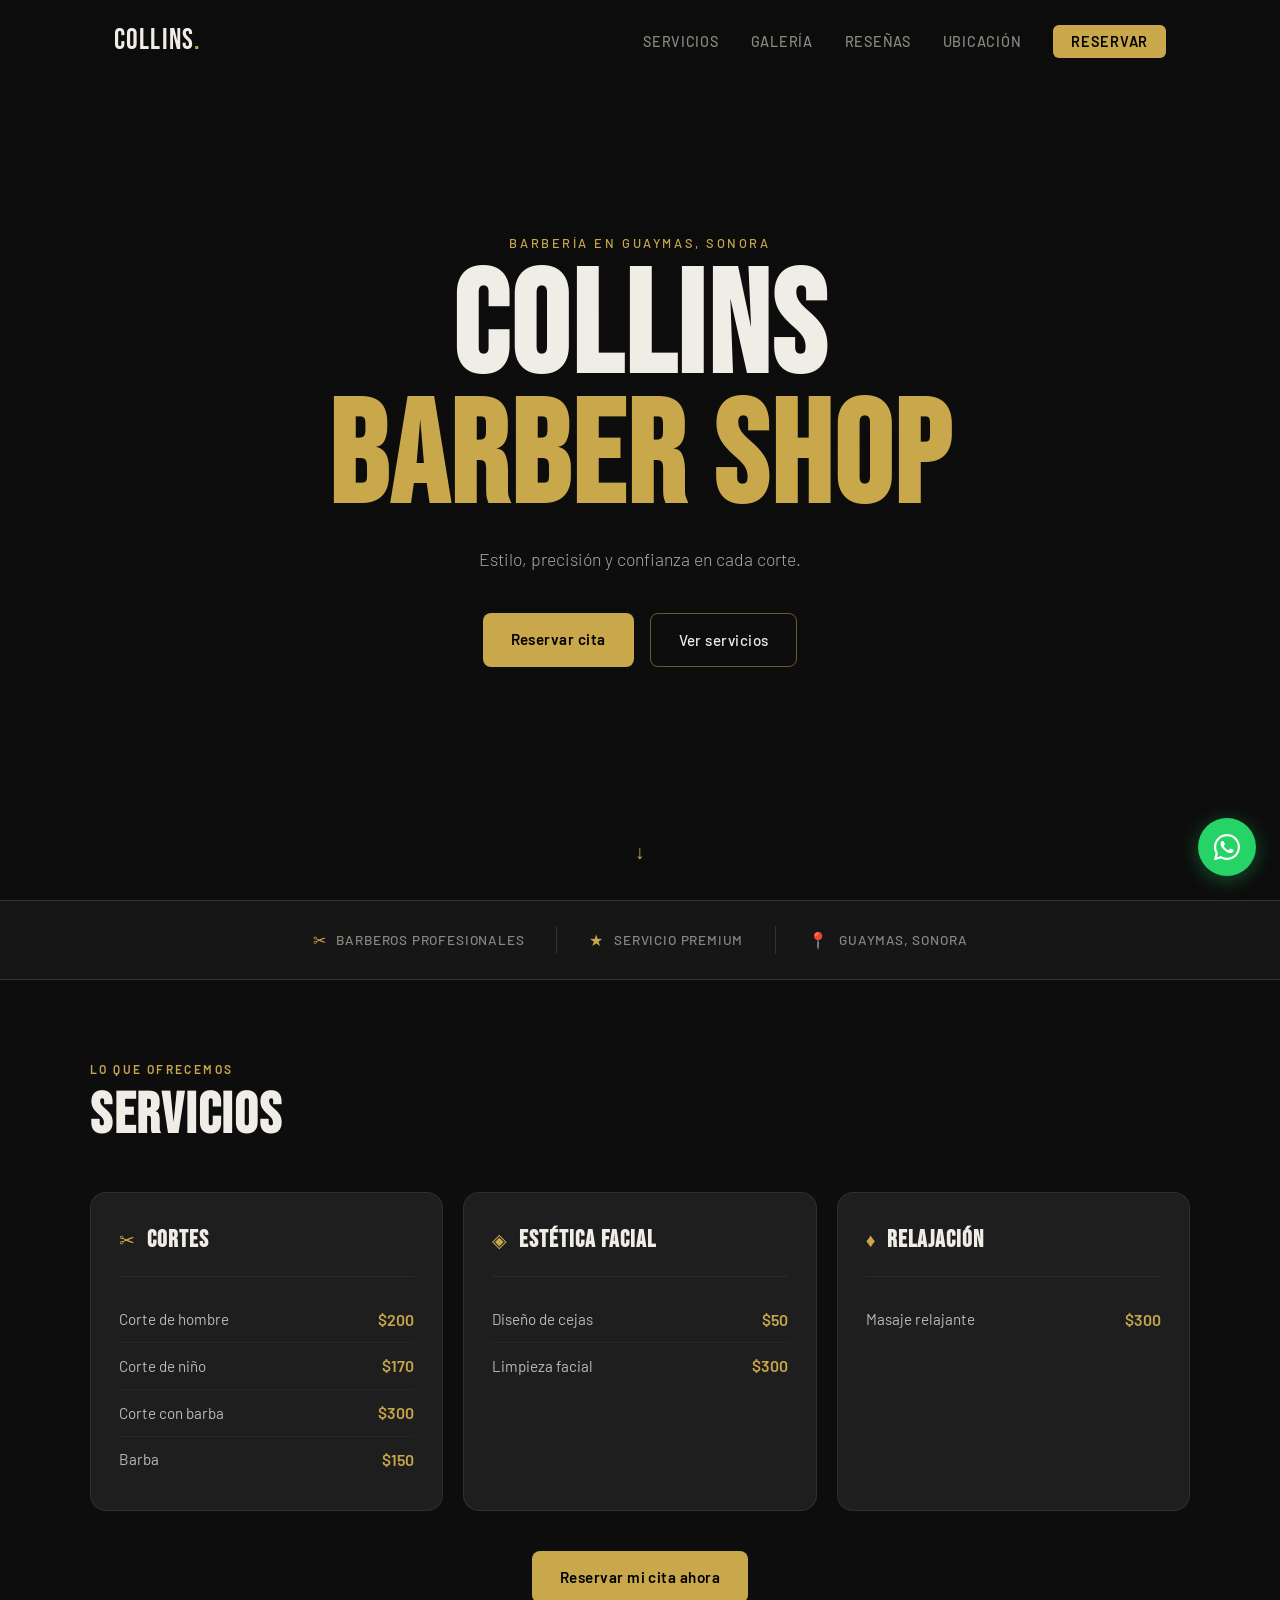
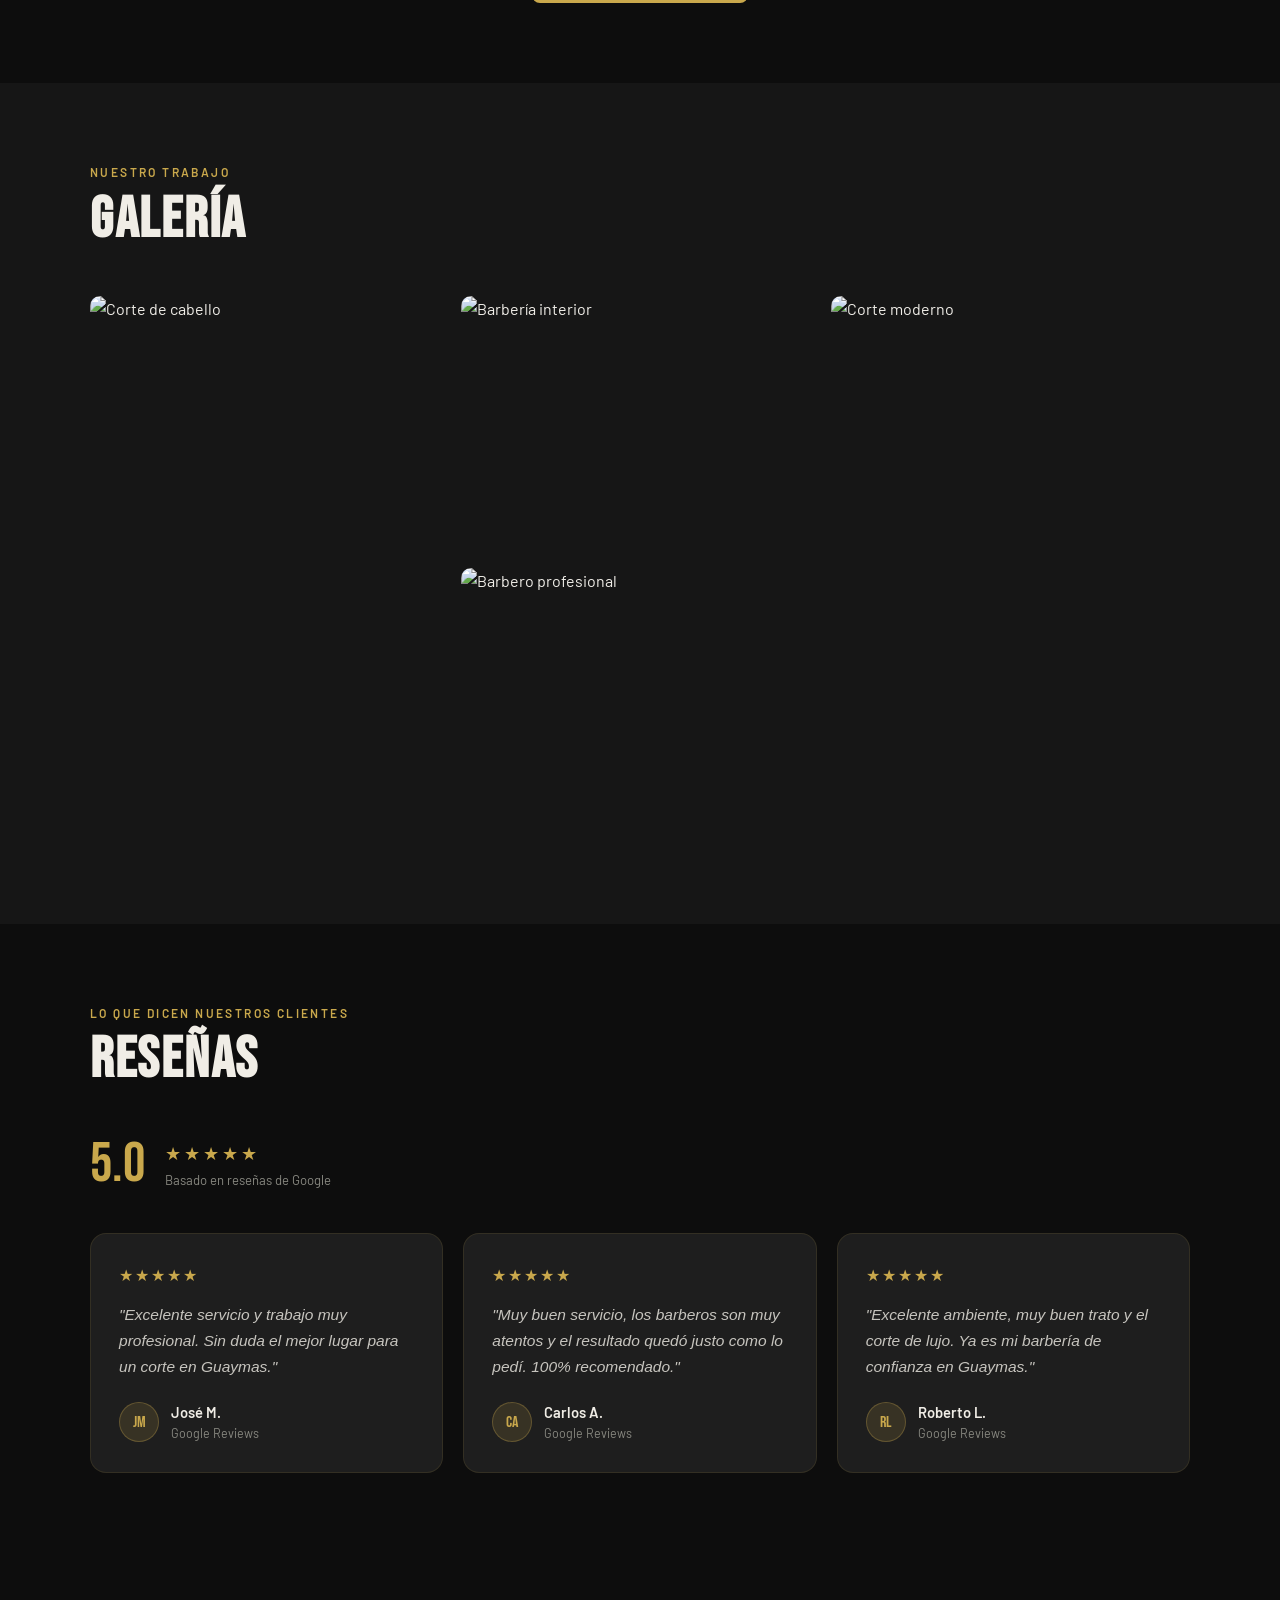
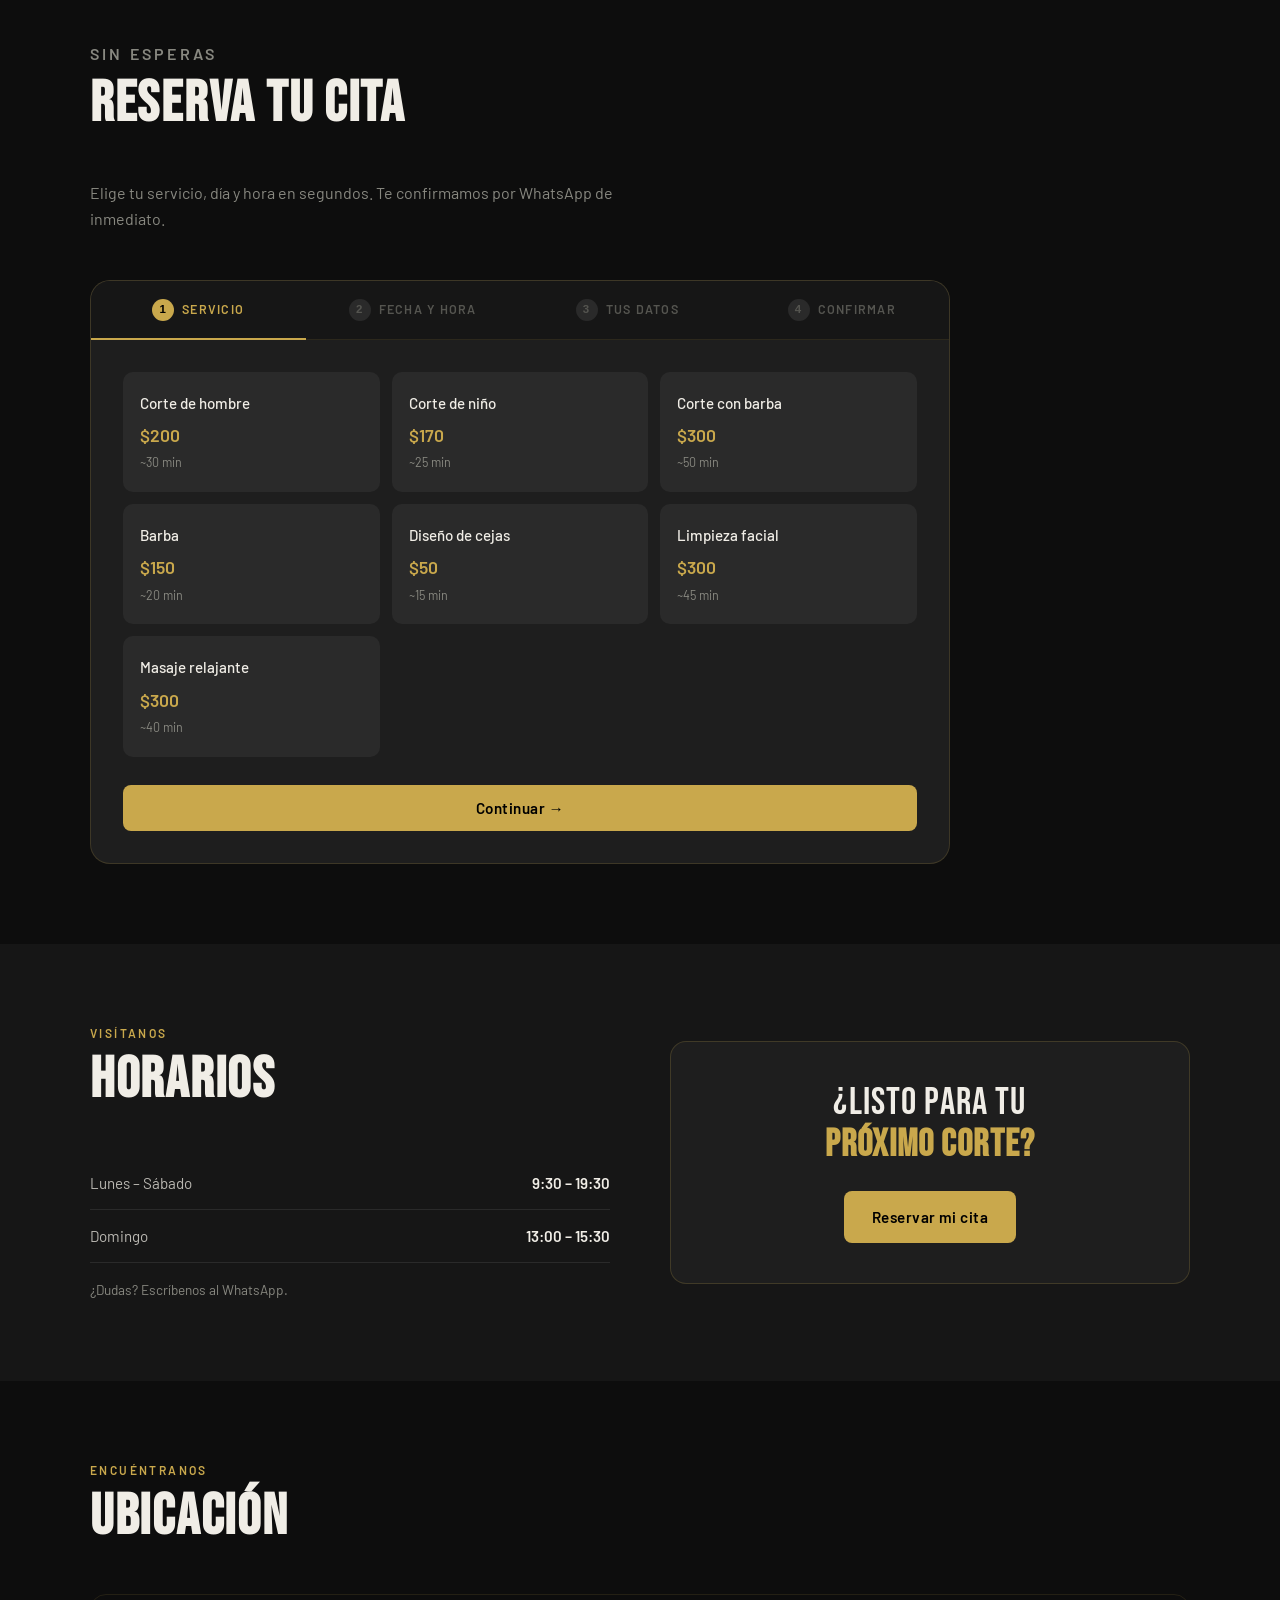
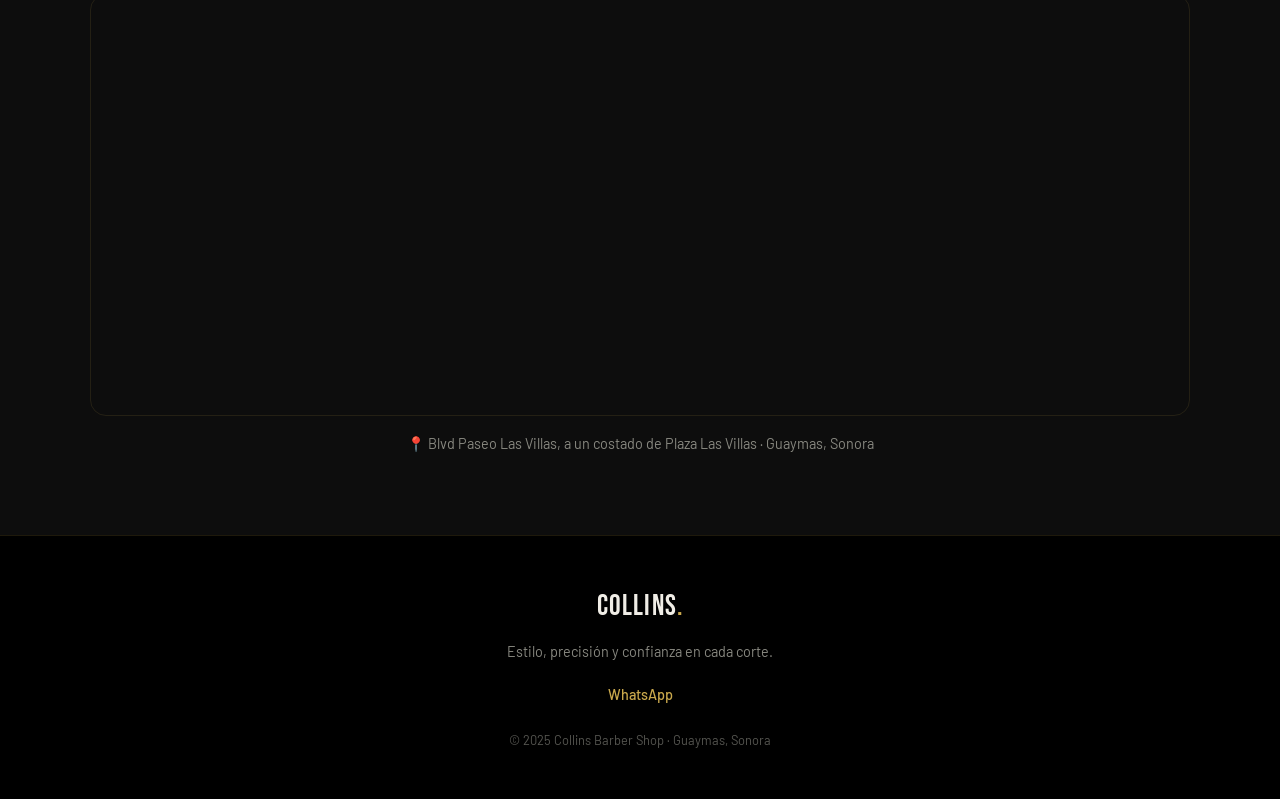
==== commit d9a8eadf: "Correccion horario" ====
--- a/index.html
+++ b/index.html
@@ -3,7 +3,21 @@
   <head>
     <meta charset="UTF-8" />
     <meta name="viewport" content="width=device-width, initial-scale=1.0" />
-    <title>Collins Barber Shop | Guaymas, Sonora</title>
+    <title>Collins Barber Shop | Barbería en Guaymas, Sonora</title>
+    <meta
+      name="description"
+      content="Collins Barber Shop en Guaymas, Sonora. Cortes de hombre, barba, cejas y más. Reserva tu cita en línea fácil y rápido."
+    />
+    <meta
+      name="keywords"
+      content="barbería Guaymas, barber shop Guaymas, corte de cabello Guaymas, Collins barbería, barbero Sonora"
+    />
+    <meta property="og:title" content="Collins Barber Shop | Guaymas, Sonora" />
+    <meta
+      property="og:description"
+      content="Estilo, precisión y confianza en cada corte. Reserva tu cita en línea."
+    />
+    <meta property="og:type" content="business.local" />
     <link rel="preconnect" href="https://fonts.googleapis.com" />
     <link rel="preconnect" href="https://fonts.gstatic.com" crossorigin />
     <link
@@ -741,8 +755,6 @@
         gap: 28px;
       }
 
-      .calendar-wrap {
-      }
       .cal-header {
         display: flex;
         align-items: center;
@@ -826,8 +838,6 @@
         cursor: default;
       }
 
-      .horas-wrap {
-      }
       .horas-titulo {
         font-size: 0.78rem;
         font-weight: 600;
@@ -1023,6 +1033,90 @@
         display: block;
       }
 
+      /* RESEÑAS */
+      .resenas-grid {
+        display: grid;
+        grid-template-columns: repeat(auto-fit, minmax(280px, 1fr));
+        gap: 20px;
+      }
+      .resena-card {
+        background: var(--dark-3);
+        border: 1px solid rgba(201, 168, 76, 0.12);
+        border-radius: var(--radius-lg);
+        padding: 28px;
+        transition:
+          border-color var(--transition),
+          transform var(--transition);
+      }
+      .resena-card:hover {
+        border-color: rgba(201, 168, 76, 0.3);
+        transform: translateY(-3px);
+      }
+      .resena-estrellas {
+        color: var(--gold);
+        font-size: 1rem;
+        letter-spacing: 2px;
+        margin-bottom: 14px;
+      }
+      .resena-texto {
+        font-size: 0.97rem;
+        color: rgba(240, 237, 230, 0.8);
+        line-height: 1.7;
+        margin-bottom: 20px;
+        font-style: italic;
+      }
+      .resena-autor {
+        display: flex;
+        align-items: center;
+        gap: 12px;
+      }
+      .resena-avatar {
+        width: 40px;
+        height: 40px;
+        border-radius: 50%;
+        background: rgba(201, 168, 76, 0.15);
+        border: 1.5px solid rgba(201, 168, 76, 0.3);
+        display: flex;
+        align-items: center;
+        justify-content: center;
+        font-family: var(--font-display);
+        font-size: 1rem;
+        color: var(--gold);
+        flex-shrink: 0;
+      }
+      .resena-nombre {
+        font-weight: 600;
+        font-size: 0.92rem;
+        color: var(--text);
+      }
+      .resena-fuente {
+        font-size: 0.78rem;
+        color: var(--text-muted);
+      }
+      .resenas-badge {
+        display: flex;
+        align-items: center;
+        gap: 20px;
+        margin-bottom: 40px;
+        flex-wrap: wrap;
+      }
+      .badge-score {
+        font-family: var(--font-display);
+        font-size: 3.5rem;
+        color: var(--gold);
+        line-height: 1;
+      }
+      .badge-estrellas {
+        color: var(--gold);
+        font-size: 1.1rem;
+        letter-spacing: 3px;
+      }
+      .badge-label {
+        font-size: 0.82rem;
+        color: var(--text-muted);
+        margin-top: 2px;
+      }
+
       /* RESPONSIVE */
       @media (max-width: 768px) {
         .nav-links {
@@ -1095,6 +1189,7 @@
         <ul class="nav-links">
           <li><a href="#servicios">Servicios</a></li>
           <li><a href="#galeria">Galería</a></li>
+          <li><a href="#resenas">Reseñas</a></li>
           <li><a href="#ubicacion">Ubicación</a></li>
           <li><a href="#reservas" class="nav-cta">Reservar</a></li>
         </ul>
@@ -1105,6 +1200,7 @@
       <div class="mobile-menu" id="mobileMenu">
         <a href="#servicios">Servicios</a>
         <a href="#galeria">Galería</a>
+        <a href="#resenas">Reseñas</a>
         <a href="#ubicacion">Ubicación</a>
         <a href="#reservas" class="nav-cta">Reservar cita</a>
       </div>
@@ -1228,6 +1324,65 @@
               src="https://images.unsplash.com/photo-1585747860715-2ba37e788b70?w=800&q=80"
               alt="Barbero profesional"
             />
+          </div>
+        </div>
+      </div>
+    </section>
+
+    <!-- RESEÑAS -->
+    <section class="section" id="resenas">
+      <div class="section-inner">
+        <p class="section-label">Lo que dicen nuestros clientes</p>
+        <h2 class="section-title">Reseñas</h2>
+        <div class="resenas-badge">
+          <div class="badge-score">5.0</div>
+          <div class="badge-info">
+            <div class="badge-estrellas">★★★★★</div>
+            <div class="badge-label">Basado en reseñas de Google</div>
+          </div>
+        </div>
+        <div class="resenas-grid">
+          <div class="resena-card">
+            <div class="resena-estrellas">★★★★★</div>
+            <p class="resena-texto">
+              "Excelente servicio y trabajo muy profesional. Sin duda el mejor
+              lugar para un corte en Guaymas."
+            </p>
+            <div class="resena-autor">
+              <div class="resena-avatar">JM</div>
+              <div>
+                <div class="resena-nombre">José M.</div>
+                <div class="resena-fuente">Google Reviews</div>
+              </div>
+            </div>
+          </div>
+          <div class="resena-card">
+            <div class="resena-estrellas">★★★★★</div>
+            <p class="resena-texto">
+              "Muy buen servicio, los barberos son muy atentos y el resultado
+              quedó justo como lo pedí. 100% recomendado."
+            </p>
+            <div class="resena-autor">
+              <div class="resena-avatar">CA</div>
+              <div>
+                <div class="resena-nombre">Carlos A.</div>
+                <div class="resena-fuente">Google Reviews</div>
+              </div>
+            </div>
+          </div>
+          <div class="resena-card">
+            <div class="resena-estrellas">★★★★★</div>
+            <p class="resena-texto">
+              "Excelente ambiente, muy buen trato y el corte de lujo. Ya es mi
+              barbería de confianza en Guaymas."
+            </p>
+            <div class="resena-autor">
+              <div class="resena-avatar">RL</div>
+              <div>
+                <div class="resena-nombre">Roberto L.</div>
+                <div class="resena-fuente">Google Reviews</div>
+              </div>
+            </div>
           </div>
         </div>
       </div>
@@ -1464,16 +1619,12 @@
           <h2 class="section-title">Horarios</h2>
           <table class="horarios-table">
             <tr>
-              <td>Lunes – Viernes</td>
-              <td class="horario-hora">9:00 – 20:00</td>
+              <td>Lunes – Sábado</td>
+              <td class="horario-hora">9:30 – 19:30</td>
             </tr>
             <tr>
-              <td>Sábado</td>
-              <td class="horario-hora">9:00 – 18:00</td>
-            </tr>
-            <tr class="cerrado">
               <td>Domingo</td>
-              <td class="horario-hora">Cerrado</td>
+              <td class="horario-hora">13:00 – 15:30</td>
             </tr>
           </table>
           <p class="horarios-nota">¿Dudas? Escríbenos al WhatsApp.</p>
@@ -1654,7 +1805,6 @@
       ];
       const DIAS = ["Dom", "Lun", "Mar", "Mié", "Jue", "Vie", "Sáb"];
       const HORAS_SEMANA = [
-        "9:00",
         "9:30",
         "10:00",
         "10:30",
@@ -1663,6 +1813,7 @@
         "12:00",
         "12:30",
         "13:00",
+        "13:30",
         "14:00",
         "14:30",
         "15:00",
@@ -1677,7 +1828,6 @@
         "19:30",
       ];
       const HORAS_SAB = [
-        "9:00",
         "9:30",
         "10:00",
         "10:30",
@@ -1686,6 +1836,7 @@
         "12:00",
         "12:30",
         "13:00",
+        "13:30",
         "14:00",
         "14:30",
         "15:00",
@@ -1694,7 +1845,12 @@
         "16:30",
         "17:00",
         "17:30",
+        "18:00",
+        "18:30",
+        "19:00",
+        "19:30",
       ];
+      const HORAS_DOM = ["13:00", "13:30", "14:00", "14:30", "15:00", "15:30"];
 
       const today = new Date();
       calYear = today.getFullYear();
@@ -1727,8 +1883,7 @@
           const isPast =
             date <
             new Date(today.getFullYear(), today.getMonth(), today.getDate());
-          const isSun = dow === 0;
-          if (isPast || isSun) {
+          if (isPast) {
             el.classList.add("disabled");
           } else {
             if (date.toDateString() === today.toDateString())
@@ -1754,7 +1909,8 @@
       function renderHoras(dow) {
         const grid = document.getElementById("horas-grid");
         grid.innerHTML = "";
-        const horas = dow === 6 ? HORAS_SAB : HORAS_SEMANA;
+        const horas =
+          dow === 6 ? HORAS_SAB : dow === 0 ? HORAS_DOM : HORAS_SEMANA;
         horas.forEach((h) => {
           const btn = document.createElement("button");
           btn.className = "hora-btn";
@@ -1801,8 +1957,8 @@
       }
 
       function confirmarCita() {
-        const nota = state.nota ? "\n 📝 Nota: " + state.nota : "";
-        const msg = `Hola Collins! Quiero reservar una cita 💈\n\n ✂️ Servicio: ${state.servicio}\n 📅 Fecha: ${state.fecha}\n 🕐 Hora: ${state.hora}\n 👤 Nombre: ${state.nombre}${nota}\n\n¿Está disponible ese horario?`;
+        const nota = state.nota ? "\nNota: " + state.nota : "";
+        const msg = `Hola Collins! Quiero reservar una cita.\n\nServicio: ${state.servicio}\nFecha: ${state.fecha}\nHora: ${state.hora}\nNombre: ${state.nombre}${nota}\n\n¿Está disponible ese horario?`;
         const url =
           "https://wa.me/526622978045?text=" + encodeURIComponent(msg);
         window.open(url, "_blank");
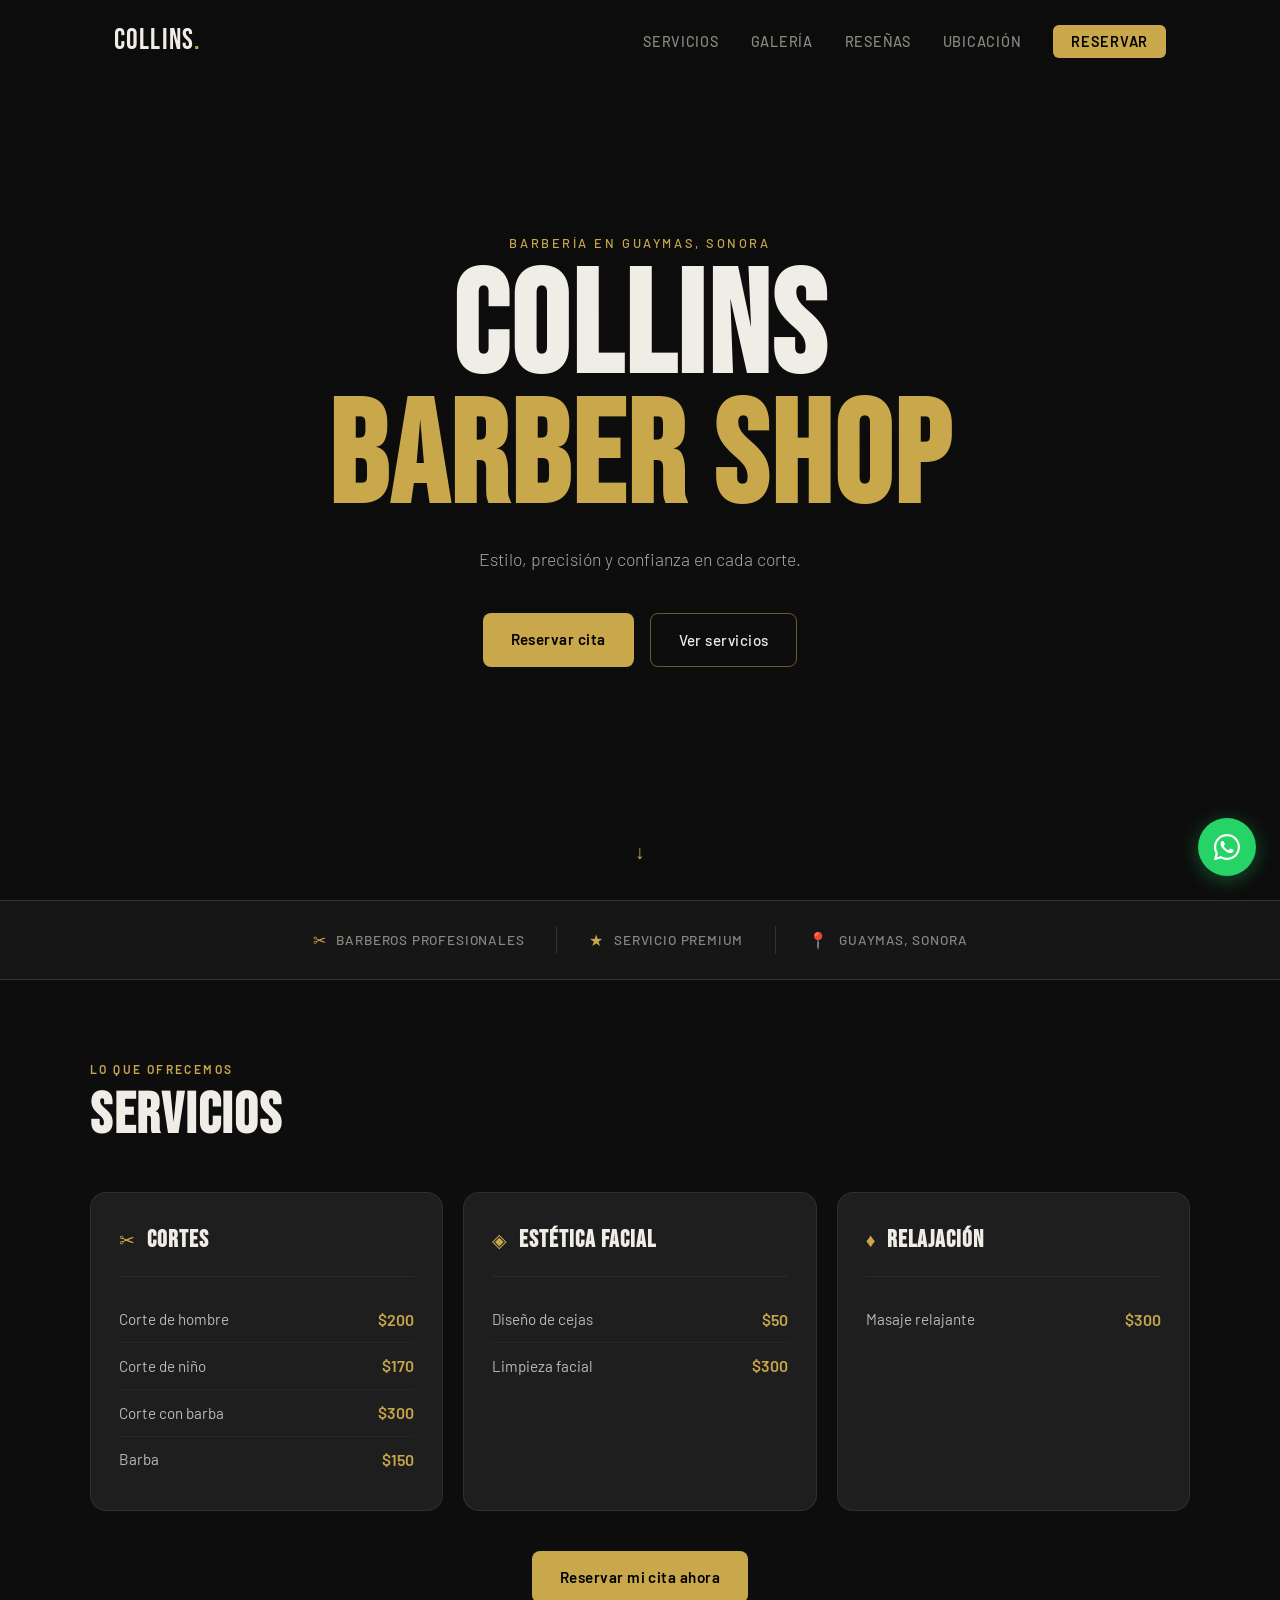
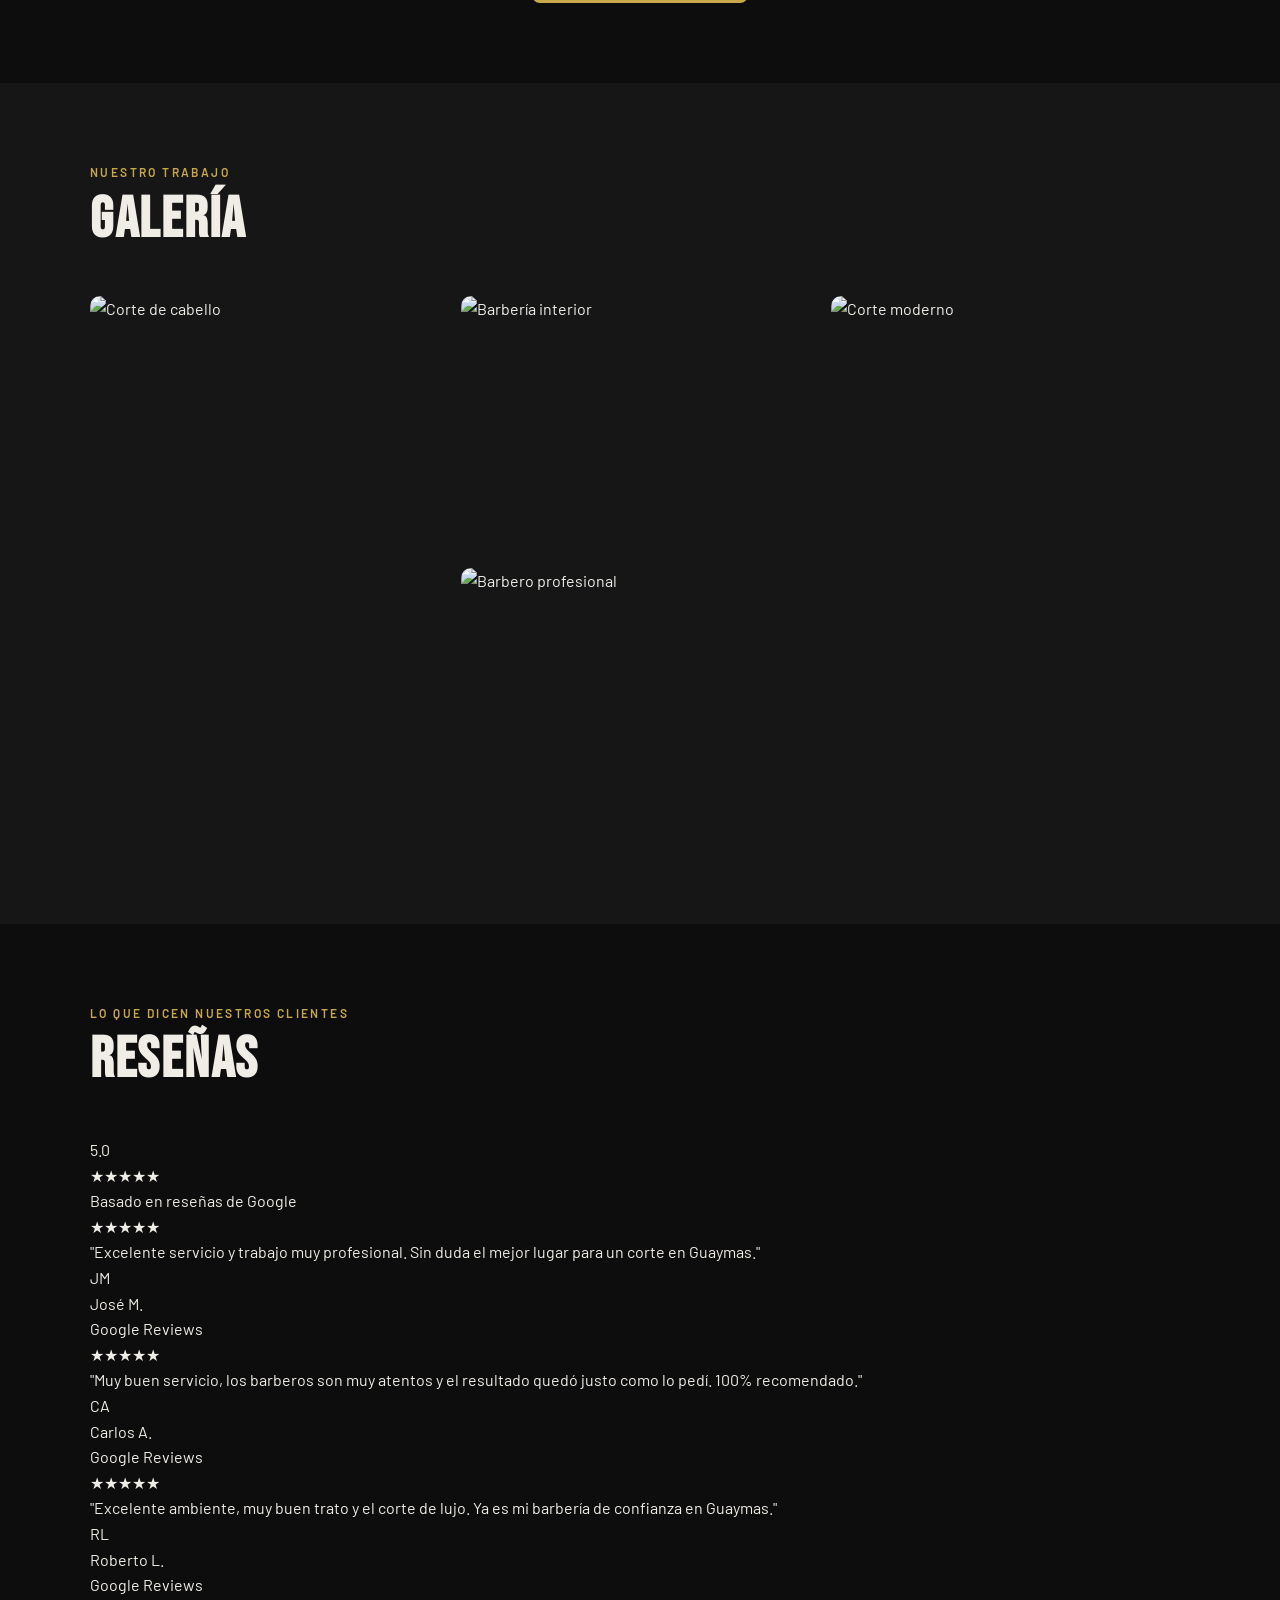
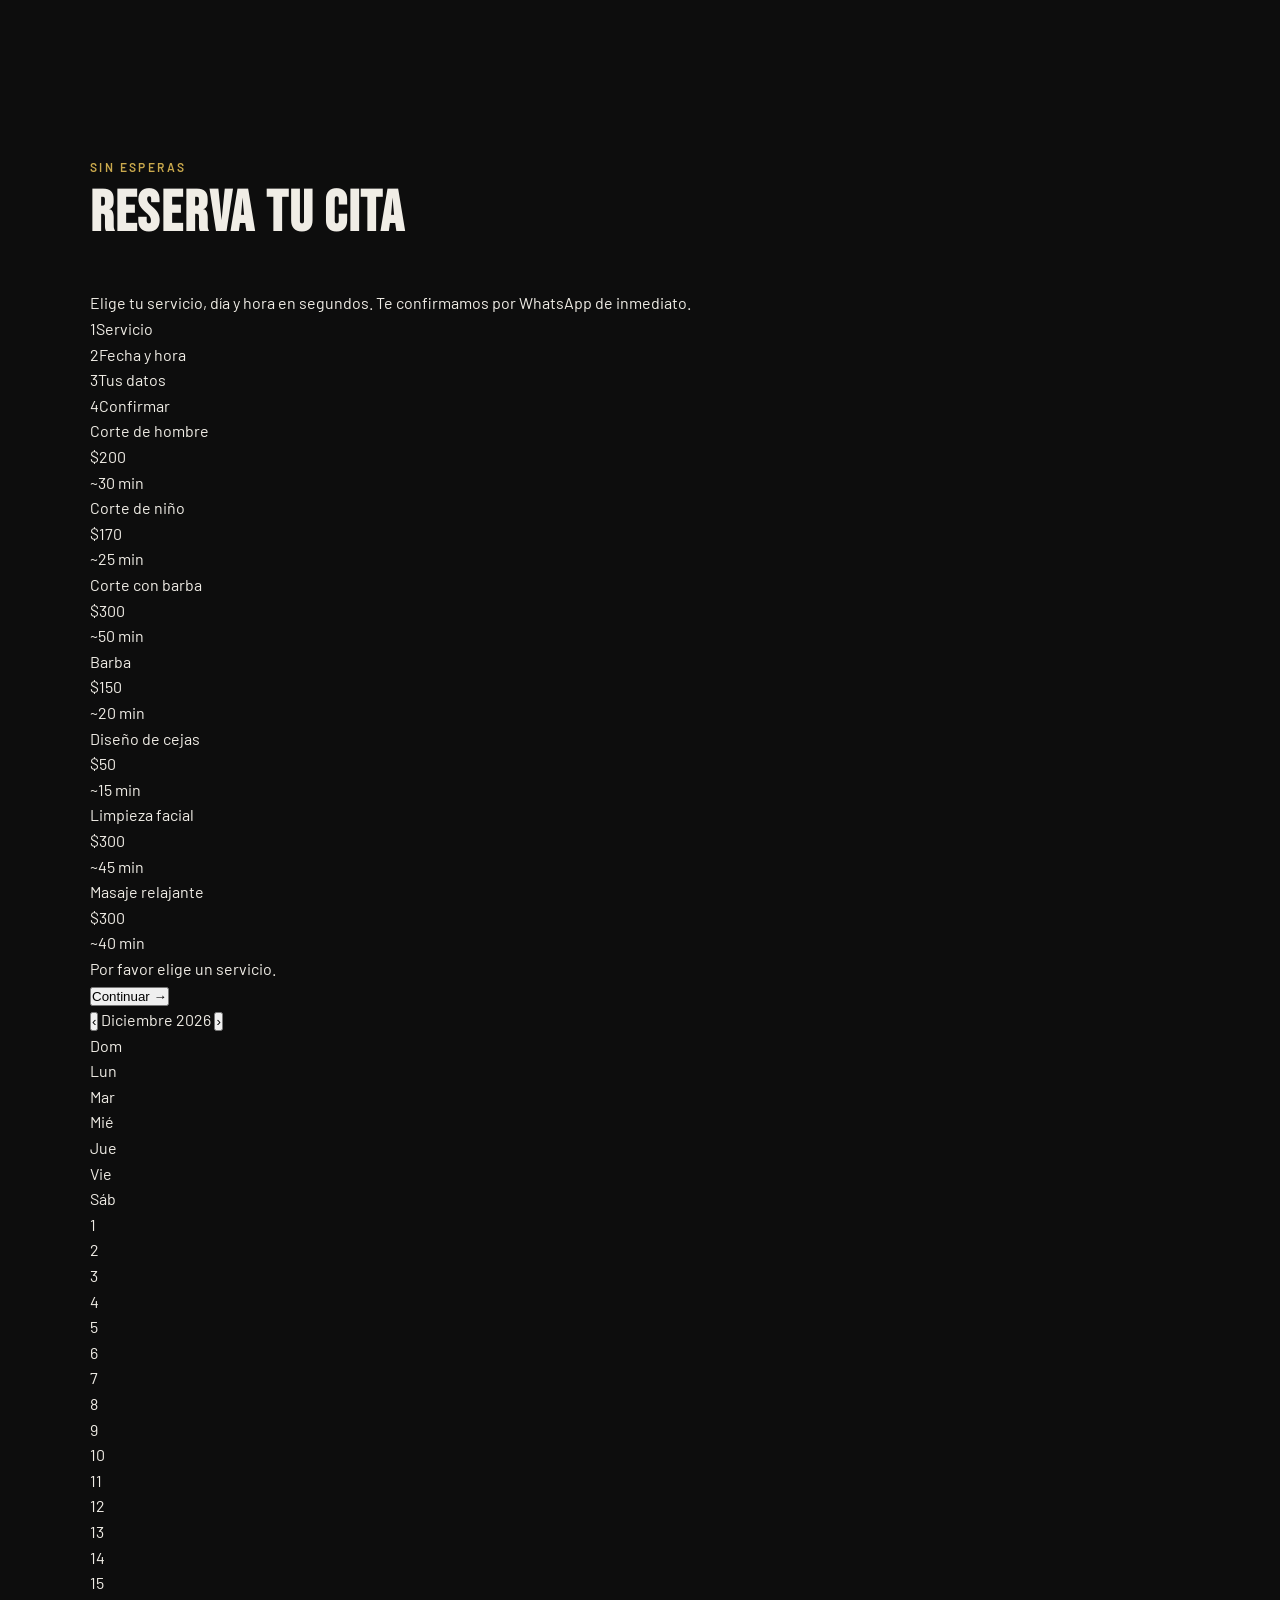
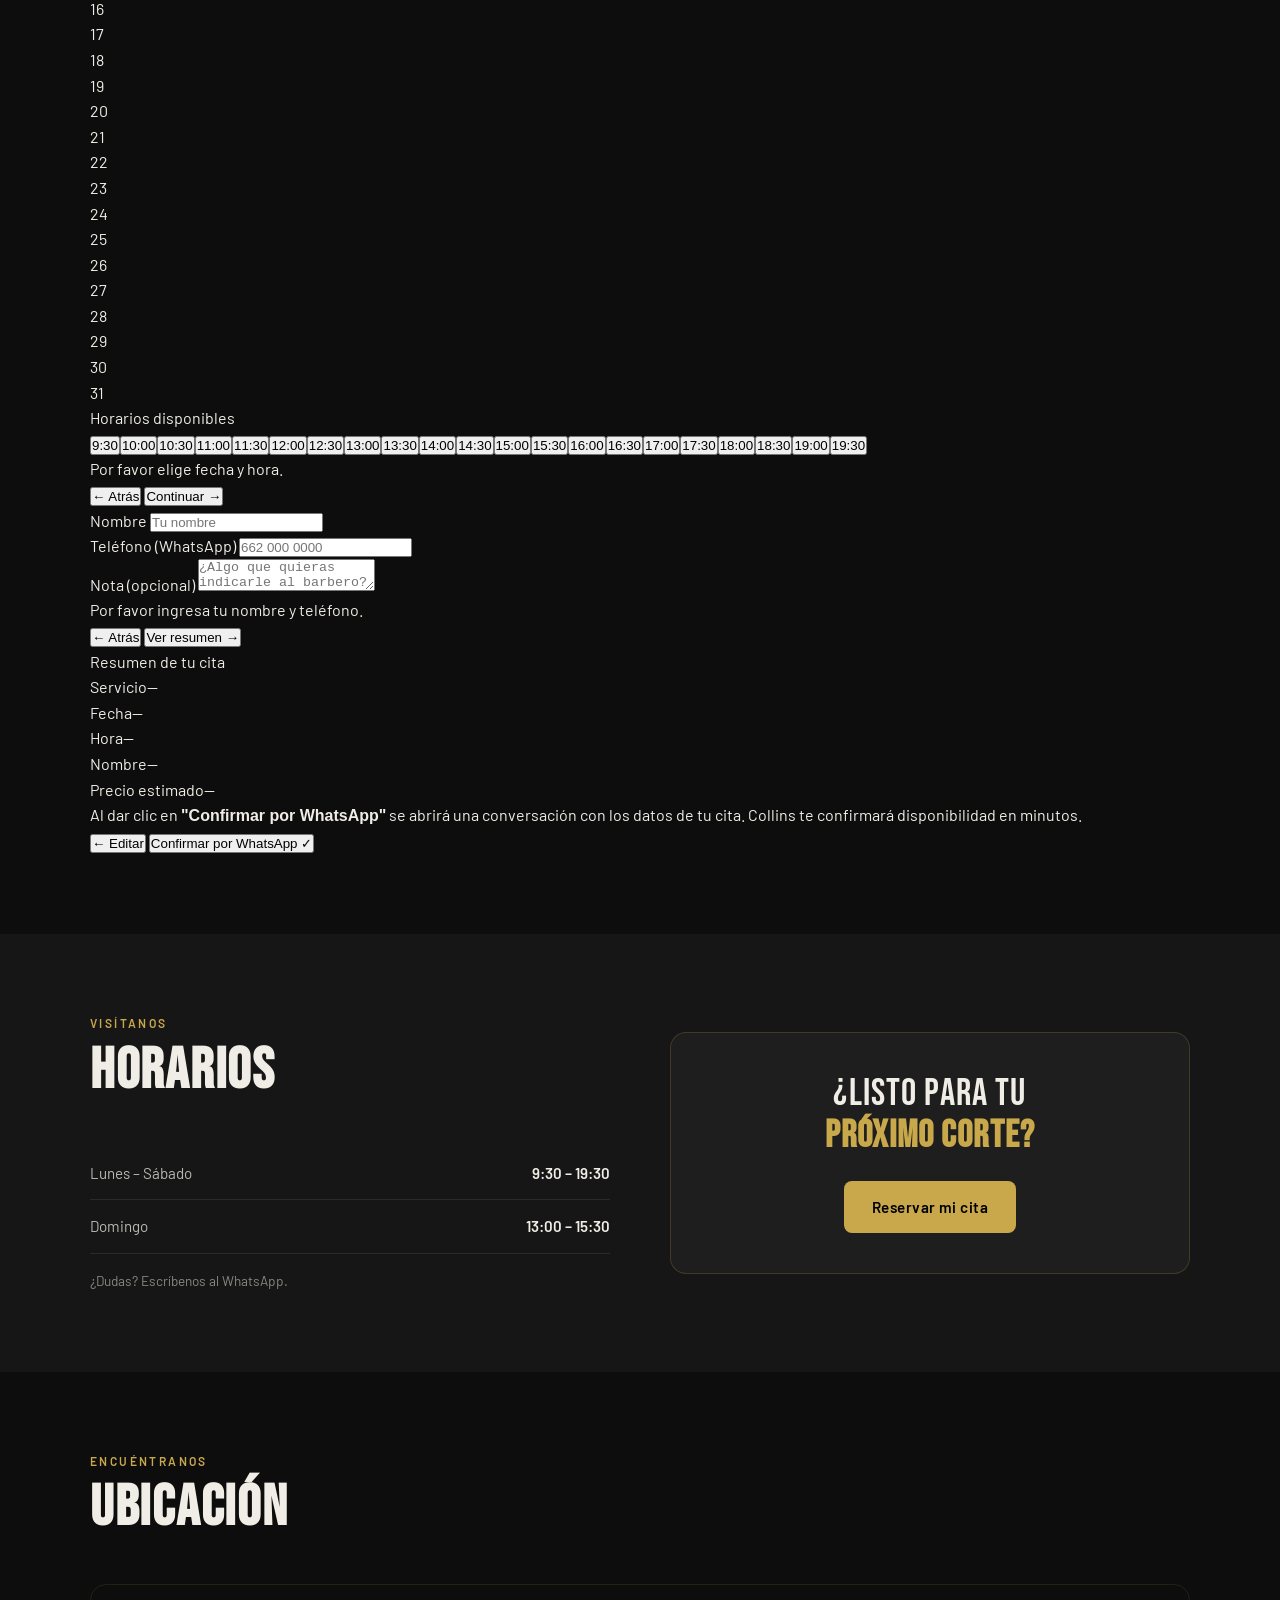
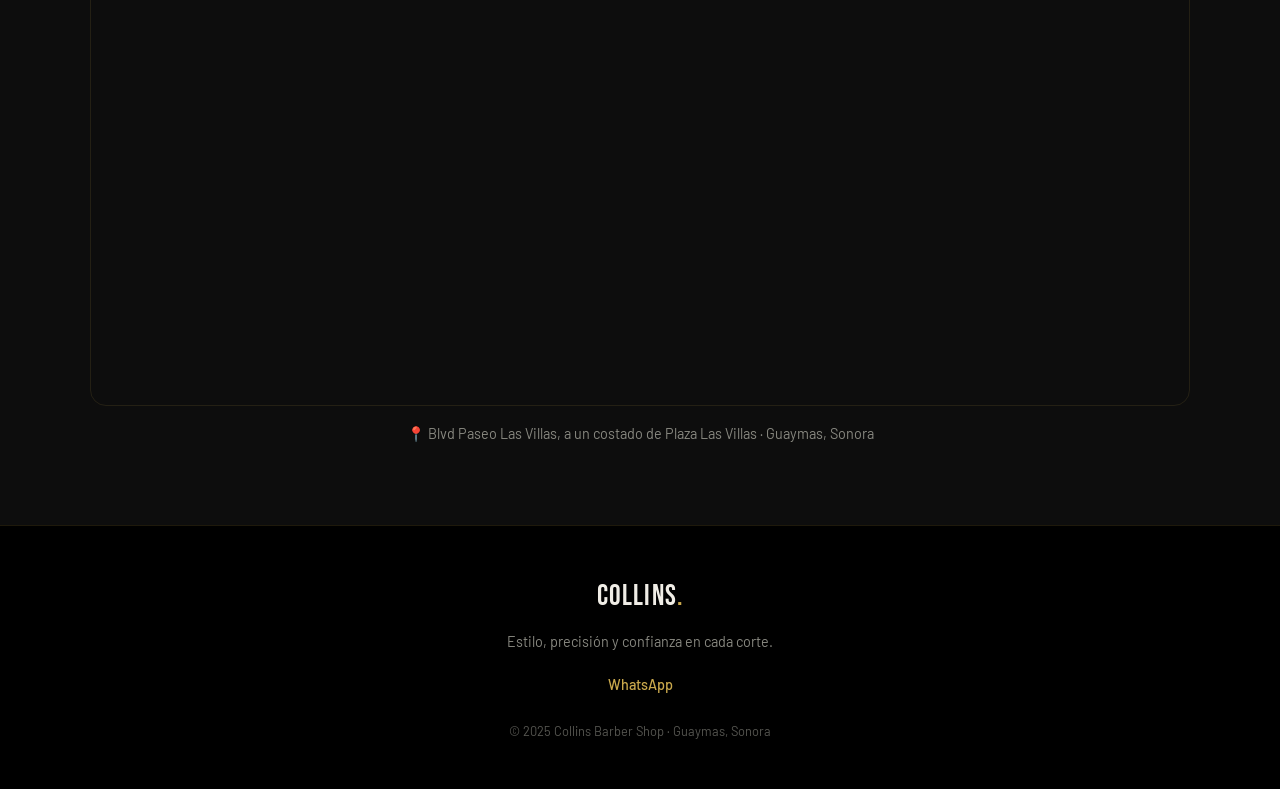
==== commit 1f27baf3: "index limpio" ====
--- a/index.html
+++ b/index.html
@@ -24,1162 +24,7 @@
       href="https://fonts.googleapis.com/css2?family=Bebas+Neue&family=Barlow:wght@300;400;500;600&display=swap"
       rel="stylesheet"
     />
-    <style>
-      /* ===== RESET & BASE ===== */
-      *,
-      *::before,
-      *::after {
-        box-sizing: border-box;
-        margin: 0;
-        padding: 0;
-      }
-      :root {
-        --gold: #c9a84c;
-        --gold-light: #e8c96a;
-        --dark: #0d0d0d;
-        --dark-2: #161616;
-        --dark-3: #1e1e1e;
-        --dark-4: #2a2a2a;
-        --text: #f0ede6;
-        --text-muted: #888880;
-        --text-dim: #555550;
-        --font-display: "Bebas Neue", sans-serif;
-        --font-body: "Barlow", sans-serif;
-        --radius: 10px;
-        --radius-lg: 16px;
-        --transition: 0.25s ease;
-      }
-      html {
-        scroll-behavior: smooth;
-      }
-      body {
-        background: var(--dark);
-        color: var(--text);
-        font-family: var(--font-body);
-        font-size: 16px;
-        line-height: 1.6;
-        overflow-x: hidden;
-      }
-
-      /* NAV */
-      nav {
-        position: fixed;
-        top: 0;
-        left: 0;
-        right: 0;
-        z-index: 100;
-        transition:
-          background var(--transition),
-          box-shadow var(--transition);
-      }
-      nav.scrolled {
-        background: rgba(13, 13, 13, 0.96);
-        backdrop-filter: blur(12px);
-        box-shadow: 0 1px 0 rgba(201, 168, 76, 0.15);
-      }
-      .nav-inner {
-        max-width: 1100px;
-        margin: 0 auto;
-        padding: 18px 24px;
-        display: flex;
-        align-items: center;
-        justify-content: space-between;
-      }
-      .logo {
-        font-family: var(--font-display);
-        font-size: 1.8rem;
-        letter-spacing: 0.04em;
-        color: var(--text);
-        text-decoration: none;
-      }
-      .logo-accent {
-        color: var(--gold);
-      }
-      .nav-links {
-        display: flex;
-        gap: 32px;
-        list-style: none;
-        align-items: center;
-      }
-      .nav-links a {
-        color: var(--text-muted);
-        text-decoration: none;
-        font-size: 0.9rem;
-        font-weight: 500;
-        letter-spacing: 0.05em;
-        text-transform: uppercase;
-        transition: color var(--transition);
-      }
-      .nav-links a:hover {
-        color: var(--text);
-      }
-      .nav-links a.nav-cta {
-        background: var(--gold);
-        color: #000;
-        padding: 8px 18px;
-        border-radius: 6px;
-        font-weight: 600;
-      }
-      .nav-links a.nav-cta:hover {
-        background: var(--gold-light);
-      }
-      .hamburger {
-        display: none;
-        flex-direction: column;
-        gap: 5px;
-        background: none;
-        border: none;
-        cursor: pointer;
-        padding: 4px;
-      }
-      .hamburger span {
-        display: block;
-        width: 24px;
-        height: 2px;
-        background: var(--text);
-        border-radius: 2px;
-        transition: var(--transition);
-      }
-      .hamburger.active span:nth-child(1) {
-        transform: translateY(7px) rotate(45deg);
-      }
-      .hamburger.active span:nth-child(2) {
-        opacity: 0;
-      }
-      .hamburger.active span:nth-child(3) {
-        transform: translateY(-7px) rotate(-45deg);
-      }
-      .mobile-menu {
-        display: none;
-        flex-direction: column;
-        background: var(--dark-2);
-        padding: 16px 24px 24px;
-        gap: 4px;
-        border-top: 1px solid var(--dark-4);
-      }
-      .mobile-menu.open {
-        display: flex;
-      }
-      .mobile-menu a {
-        color: var(--text-muted);
-        text-decoration: none;
-        font-size: 1rem;
-        font-weight: 500;
-        padding: 12px 0;
-        border-bottom: 1px solid var(--dark-4);
-        text-transform: uppercase;
-        letter-spacing: 0.05em;
-        transition: color var(--transition);
-      }
-      .mobile-menu a:hover {
-        color: var(--text);
-      }
-      .mobile-menu a.nav-cta {
-        background: var(--gold);
-        color: #000;
-        text-align: center;
-        padding: 12px;
-        border-radius: 8px;
-        margin-top: 8px;
-        border: none;
-        font-weight: 600;
-      }
-
-      /* HERO */
-      .hero {
-        position: relative;
-        min-height: 100vh;
-        display: flex;
-        align-items: center;
-        justify-content: center;
-        overflow: hidden;
-      }
-      .hero-bg {
-        position: absolute;
-        inset: 0;
-        background-image: url("https://images.unsplash.com/photo-1585747860715-2ba37e788b70?w=1400&q=80");
-        background-size: cover;
-        background-position: center;
-        transform: scale(1.05);
-        animation: heroZoom 12s ease-out forwards;
-      }
-      @keyframes heroZoom {
-        from {
-          transform: scale(1.05);
-        }
-        to {
-          transform: scale(1);
-        }
-      }
-      .hero-overlay {
-        position: absolute;
-        inset: 0;
-        background: linear-gradient(
-          to bottom,
-          rgba(13, 13, 13, 0.55) 0%,
-          rgba(13, 13, 13, 0.7) 50%,
-          rgba(13, 13, 13, 0.95) 100%
-        );
-      }
-      .hero-content {
-        position: relative;
-        text-align: center;
-        padding: 0 24px;
-        animation: fadeUp 0.9s ease both;
-        animation-delay: 0.2s;
-      }
-      @keyframes fadeUp {
-        from {
-          opacity: 0;
-          transform: translateY(30px);
-        }
-        to {
-          opacity: 1;
-          transform: translateY(0);
-        }
-      }
-      .hero-eyebrow {
-        font-size: 0.8rem;
-        letter-spacing: 0.2em;
-        text-transform: uppercase;
-        color: var(--gold);
-        font-weight: 500;
-        margin-bottom: 12px;
-      }
-      .hero-title {
-        font-family: var(--font-display);
-        font-size: clamp(4rem, 14vw, 9rem);
-        line-height: 0.9;
-        letter-spacing: 0.02em;
-        color: var(--text);
-        margin-bottom: 20px;
-      }
-      .hero-title-accent {
-        color: var(--gold);
-      }
-      .hero-sub {
-        font-size: 1.1rem;
-        color: rgba(240, 237, 230, 0.7);
-        margin-bottom: 40px;
-        font-weight: 300;
-      }
-      .hero-actions {
-        display: flex;
-        gap: 16px;
-        justify-content: center;
-        flex-wrap: wrap;
-      }
-      .hero-scroll {
-        position: absolute;
-        bottom: 32px;
-        left: 50%;
-        transform: translateX(-50%);
-        color: var(--gold);
-        font-size: 1.2rem;
-        animation: bounce 2s infinite;
-      }
-      @keyframes bounce {
-        0%,
-        100% {
-          transform: translateX(-50%) translateY(0);
-        }
-        50% {
-          transform: translateX(-50%) translateY(8px);
-        }
-      }
-
-      /* BUTTONS */
-      .btn-primary {
-        display: inline-block;
-        background: var(--gold);
-        color: #000;
-        padding: 14px 28px;
-        border-radius: 8px;
-        text-decoration: none;
-        font-weight: 600;
-        font-size: 0.95rem;
-        letter-spacing: 0.03em;
-        transition:
-          background var(--transition),
-          transform var(--transition);
-        cursor: pointer;
-        border: none;
-        font-family: var(--font-body);
-      }
-      .btn-primary:hover {
-        background: var(--gold-light);
-        transform: translateY(-2px);
-      }
-      .btn-ghost {
-        display: inline-block;
-        border: 1.5px solid rgba(201, 168, 76, 0.5);
-        color: var(--text);
-        padding: 14px 28px;
-        border-radius: 8px;
-        text-decoration: none;
-        font-weight: 500;
-        font-size: 0.95rem;
-        letter-spacing: 0.03em;
-        transition:
-          border-color var(--transition),
-          background var(--transition);
-      }
-      .btn-ghost:hover {
-        border-color: var(--gold);
-        background: rgba(201, 168, 76, 0.08);
-      }
-
-      /* TRUST STRIP */
-      .trust-strip {
-        background: var(--dark-2);
-        border-top: 1px solid rgba(201, 168, 76, 0.2);
-        border-bottom: 1px solid rgba(201, 168, 76, 0.2);
-        padding: 18px 24px;
-        display: flex;
-        justify-content: center;
-        align-items: center;
-        flex-wrap: wrap;
-      }
-      .trust-item {
-        display: flex;
-        align-items: center;
-        gap: 10px;
-        font-size: 0.85rem;
-        font-weight: 500;
-        letter-spacing: 0.06em;
-        text-transform: uppercase;
-        color: var(--text-muted);
-        padding: 8px 32px;
-      }
-      .trust-icon {
-        color: var(--gold);
-        font-size: 1rem;
-      }
-      .trust-divider {
-        width: 1px;
-        height: 28px;
-        background: rgba(201, 168, 76, 0.2);
-      }
-
-      /* SECTIONS */
-      .section {
-        padding: 80px 24px;
-      }
-      .section-dark {
-        background: var(--dark-2);
-      }
-      .section-inner {
-        max-width: 1100px;
-        margin: 0 auto;
-      }
-      .section-label {
-        font-size: 0.75rem;
-        font-weight: 600;
-        letter-spacing: 0.2em;
-        text-transform: uppercase;
-        color: var(--gold);
-        margin-bottom: 8px;
-      }
-      .section-title {
-        font-family: var(--font-display);
-        font-size: clamp(2.4rem, 6vw, 3.6rem);
-        letter-spacing: 0.03em;
-        color: var(--text);
-        margin-bottom: 48px;
-        line-height: 1;
-      }
-
-      /* SERVICIOS */
-      .servicios-grid {
-        display: grid;
-        grid-template-columns: repeat(auto-fit, minmax(280px, 1fr));
-        gap: 20px;
-        margin-bottom: 40px;
-      }
-      .categoria-card {
-        background: var(--dark-3);
-        border: 1px solid rgba(201, 168, 76, 0.12);
-        border-radius: var(--radius-lg);
-        padding: 28px;
-        transition:
-          border-color var(--transition),
-          transform var(--transition);
-      }
-      .categoria-card:hover {
-        border-color: rgba(201, 168, 76, 0.35);
-        transform: translateY(-4px);
-      }
-      .categoria-header {
-        display: flex;
-        align-items: center;
-        gap: 12px;
-        margin-bottom: 20px;
-        padding-bottom: 16px;
-        border-bottom: 1px solid var(--dark-4);
-      }
-      .categoria-icon {
-        font-size: 1.2rem;
-        color: var(--gold);
-      }
-      .categoria-header h3 {
-        font-family: var(--font-display);
-        font-size: 1.5rem;
-        letter-spacing: 0.04em;
-        color: var(--text);
-      }
-      .servicio-list {
-        list-style: none;
-      }
-      .servicio-list li {
-        display: flex;
-        justify-content: space-between;
-        align-items: center;
-        padding: 10px 0;
-        font-size: 0.95rem;
-        color: rgba(240, 237, 230, 0.75);
-        border-bottom: 1px solid rgba(255, 255, 255, 0.04);
-      }
-      .servicio-list li:last-child {
-        border-bottom: none;
-      }
-      .precio {
-        font-weight: 600;
-        color: var(--gold);
-        font-size: 1rem;
-      }
-      .cta-center {
-        text-align: center;
-      }
-
-      /* GALERIA */
-      .galeria-grid {
-        display: grid;
-        grid-template-columns: repeat(3, 1fr);
-        grid-template-rows: 260px 260px;
-        gap: 12px;
-        margin-bottom: 16px;
-      }
-      .galeria-item {
-        overflow: hidden;
-        border-radius: var(--radius);
-        position: relative;
-      }
-      .galeria-item.tall {
-        grid-row: span 2;
-      }
-      .galeria-item.wide {
-        grid-column: span 2;
-      }
-      .galeria-item img {
-        width: 100%;
-        height: 100%;
-        object-fit: cover;
-        display: block;
-        transition: transform 0.5s ease;
-        filter: grayscale(20%);
-      }
-      .galeria-item:hover img {
-        transform: scale(1.06);
-        filter: grayscale(0%);
-      }
-
-      /* HORARIOS */
-      .horarios-wrap {
-        display: grid;
-        grid-template-columns: 1fr 1fr;
-        gap: 60px;
-        align-items: center;
-      }
-      .horarios-table {
-        width: 100%;
-        border-collapse: collapse;
-        margin-bottom: 16px;
-      }
-      .horarios-table td {
-        padding: 14px 0;
-        border-bottom: 1px solid var(--dark-4);
-        font-size: 0.95rem;
-        color: rgba(240, 237, 230, 0.75);
-      }
-      .horarios-table tr.cerrado td {
-        color: var(--text-dim);
-      }
-      .horario-hora {
-        text-align: right;
-        font-weight: 600;
-        color: var(--text) !important;
-      }
-      .horarios-table tr.cerrado .horario-hora {
-        color: var(--text-dim) !important;
-      }
-      .horarios-nota {
-        font-size: 0.85rem;
-        color: var(--text-muted);
-        margin-top: 8px;
-      }
-      .horarios-cta-box {
-        background: var(--dark-3);
-        border: 1px solid rgba(201, 168, 76, 0.2);
-        border-radius: var(--radius-lg);
-        padding: 40px 36px;
-        text-align: center;
-      }
-      .horarios-cta-box p {
-        font-family: var(--font-display);
-        font-size: 2.4rem;
-        line-height: 1.1;
-        letter-spacing: 0.03em;
-        margin-bottom: 24px;
-        color: var(--text);
-      }
-      .horarios-cta-box strong {
-        color: var(--gold);
-      }
-
-      /* MAPA */
-      .mapa-wrap {
-        border-radius: var(--radius-lg);
-        overflow: hidden;
-        margin-bottom: 16px;
-        border: 1px solid rgba(201, 168, 76, 0.12);
-      }
-      .ubicacion-address {
-        text-align: center;
-        color: var(--text-muted);
-        font-size: 0.9rem;
-        margin-top: 16px;
-      }
-
-      /* FOOTER */
-      footer {
-        background: #000;
-        border-top: 1px solid rgba(201, 168, 76, 0.15);
-        padding: 48px 24px;
-      }
-      .footer-inner {
-        max-width: 1100px;
-        margin: 0 auto;
-        text-align: center;
-      }
-      .footer-tagline {
-        color: var(--text-muted);
-        font-size: 0.9rem;
-        margin: 10px 0 20px;
-      }
-      .footer-links {
-        display: flex;
-        justify-content: center;
-        gap: 24px;
-        margin-bottom: 24px;
-      }
-      .footer-links a {
-        color: var(--gold);
-        text-decoration: none;
-        font-size: 0.9rem;
-        font-weight: 500;
-        transition: color var(--transition);
-      }
-      .footer-links a:hover {
-        color: var(--gold-light);
-      }
-      .footer-copy {
-        color: var(--text-dim);
-        font-size: 0.8rem;
-      }
-
-      /* WHATSAPP FLOAT */
-      .whatsapp-float {
-        position: fixed;
-        bottom: 24px;
-        right: 24px;
-        background: #25d366;
-        width: 58px;
-        height: 58px;
-        border-radius: 50%;
-        display: flex;
-        align-items: center;
-        justify-content: center;
-        text-decoration: none;
-        box-shadow: 0 4px 20px rgba(37, 211, 102, 0.35);
-        z-index: 200;
-        transition:
-          transform var(--transition),
-          box-shadow var(--transition);
-      }
-      .whatsapp-float:hover {
-        transform: scale(1.1);
-        box-shadow: 0 6px 28px rgba(37, 211, 102, 0.5);
-      }
-
-      /* ===================== */
-      /* SISTEMA DE RESERVAS   */
-      /* ===================== */
-      #reservas {
-        background: var(--dark);
-      }
-
-      .reservas-intro {
-        max-width: 560px;
-        margin-bottom: 48px;
-      }
-      .reservas-intro p {
-        color: var(--text-muted);
-        font-size: 1rem;
-        margin-top: 8px;
-      }
-
-      .booking-widget {
-        background: var(--dark-3);
-        border: 1px solid rgba(201, 168, 76, 0.18);
-        border-radius: 20px;
-        overflow: hidden;
-        max-width: 860px;
-      }
-
-      /* Steps header */
-      .booking-steps {
-        display: flex;
-        background: var(--dark-2);
-        border-bottom: 1px solid rgba(201, 168, 76, 0.12);
-      }
-      .booking-step {
-        flex: 1;
-        padding: 18px 12px;
-        text-align: center;
-        font-size: 0.78rem;
-        font-weight: 600;
-        letter-spacing: 0.1em;
-        text-transform: uppercase;
-        color: var(--text-dim);
-        position: relative;
-        transition: color var(--transition);
-      }
-      .booking-step.active {
-        color: var(--gold);
-      }
-      .booking-step.done {
-        color: var(--text-muted);
-      }
-      .booking-step.active::after {
-        content: "";
-        position: absolute;
-        bottom: -1px;
-        left: 0;
-        right: 0;
-        height: 2px;
-        background: var(--gold);
-      }
-      .step-num {
-        display: inline-flex;
-        align-items: center;
-        justify-content: center;
-        width: 22px;
-        height: 22px;
-        border-radius: 50%;
-        background: var(--dark-4);
-        color: var(--text-dim);
-        font-size: 0.72rem;
-        font-weight: 700;
-        margin-right: 8px;
-        transition:
-          background var(--transition),
-          color var(--transition);
-      }
-      .booking-step.active .step-num {
-        background: var(--gold);
-        color: #000;
-      }
-      .booking-step.done .step-num {
-        background: rgba(201, 168, 76, 0.2);
-        color: var(--gold);
-      }
-
-      /* Step panels */
-      .booking-body {
-        padding: 32px;
-      }
-      .step-panel {
-        display: none;
-      }
-      .step-panel.active {
-        display: block;
-      }
-
-      /* Step 1 — Servicios */
-      .booking-servicios-grid {
-        display: grid;
-        grid-template-columns: repeat(auto-fill, minmax(190px, 1fr));
-        gap: 12px;
-      }
-      .booking-servicio {
-        background: var(--dark-4);
-        border: 1.5px solid transparent;
-        border-radius: var(--radius);
-        padding: 18px 16px;
-        cursor: pointer;
-        transition:
-          border-color var(--transition),
-          background var(--transition),
-          transform var(--transition);
-        user-select: none;
-      }
-      .booking-servicio:hover {
-        border-color: rgba(201, 168, 76, 0.3);
-        transform: translateY(-2px);
-      }
-      .booking-servicio.selected {
-        border-color: var(--gold);
-        background: rgba(201, 168, 76, 0.06);
-      }
-      .bs-nombre {
-        font-size: 0.95rem;
-        font-weight: 500;
-        color: var(--text);
-        margin-bottom: 6px;
-      }
-      .bs-precio {
-        font-size: 1.1rem;
-        font-weight: 600;
-        color: var(--gold);
-      }
-      .bs-duracion {
-        font-size: 0.78rem;
-        color: var(--text-muted);
-        margin-top: 4px;
-      }
-
-      /* Step 2 — Fecha y hora */
-      .fecha-hora-grid {
-        display: grid;
-        grid-template-columns: 1fr 1fr;
-        gap: 28px;
-      }
-
-      .cal-header {
-        display: flex;
-        align-items: center;
-        justify-content: space-between;
-        margin-bottom: 16px;
-      }
-      .cal-titulo {
-        font-family: var(--font-display);
-        font-size: 1.3rem;
-        letter-spacing: 0.05em;
-        color: var(--text);
-      }
-      .cal-nav {
-        background: none;
-        border: 1px solid var(--dark-4);
-        color: var(--text-muted);
-        width: 32px;
-        height: 32px;
-        border-radius: 6px;
-        cursor: pointer;
-        font-size: 1rem;
-        display: flex;
-        align-items: center;
-        justify-content: center;
-        transition:
-          border-color var(--transition),
-          color var(--transition);
-      }
-      .cal-nav:hover {
-        border-color: var(--gold);
-        color: var(--gold);
-      }
-      .cal-grid {
-        display: grid;
-        grid-template-columns: repeat(7, 1fr);
-        gap: 4px;
-      }
-      .cal-dia-nombre {
-        text-align: center;
-        font-size: 0.72rem;
-        font-weight: 600;
-        letter-spacing: 0.08em;
-        text-transform: uppercase;
-        color: var(--text-dim);
-        padding: 6px 0;
-      }
-      .cal-dia {
-        aspect-ratio: 1;
-        display: flex;
-        align-items: center;
-        justify-content: center;
-        border-radius: 8px;
-        font-size: 0.88rem;
-        cursor: pointer;
-        color: var(--text-muted);
-        transition:
-          background var(--transition),
-          color var(--transition);
-        border: 1.5px solid transparent;
-      }
-      .cal-dia:hover:not(.disabled):not(.empty) {
-        background: rgba(201, 168, 76, 0.1);
-        color: var(--text);
-      }
-      .cal-dia.today {
-        color: var(--gold);
-        font-weight: 600;
-      }
-      .cal-dia.selected {
-        background: var(--gold);
-        color: #000;
-        font-weight: 700;
-        border-color: var(--gold);
-      }
-      .cal-dia.disabled {
-        color: var(--text-dim);
-        cursor: not-allowed;
-        opacity: 0.35;
-      }
-      .cal-dia.empty {
-        cursor: default;
-      }
-
-      .horas-titulo {
-        font-size: 0.78rem;
-        font-weight: 600;
-        letter-spacing: 0.12em;
-        text-transform: uppercase;
-        color: var(--text-muted);
-        margin-bottom: 14px;
-      }
-      .horas-grid {
-        display: grid;
-        grid-template-columns: repeat(3, 1fr);
-        gap: 8px;
-      }
-      .hora-btn {
-        background: var(--dark-4);
-        border: 1.5px solid transparent;
-        border-radius: 8px;
-        padding: 10px 6px;
-        text-align: center;
-        font-size: 0.88rem;
-        font-weight: 500;
-        color: var(--text-muted);
-        cursor: pointer;
-        transition:
-          border-color var(--transition),
-          color var(--transition),
-          background var(--transition);
-        font-family: var(--font-body);
-      }
-      .hora-btn:hover {
-        border-color: rgba(201, 168, 76, 0.3);
-        color: var(--text);
-      }
-      .hora-btn.selected {
-        border-color: var(--gold);
-        background: rgba(201, 168, 76, 0.08);
-        color: var(--gold);
-        font-weight: 600;
-      }
-      .hora-btn.ocupada {
-        opacity: 0.3;
-        cursor: not-allowed;
-        text-decoration: line-through;
-      }
-
-      /* Step 3 — Datos */
-      .datos-grid {
-        display: grid;
-        grid-template-columns: 1fr 1fr;
-        gap: 16px;
-      }
-      .campo {
-        display: flex;
-        flex-direction: column;
-        gap: 6px;
-      }
-      .campo.full {
-        grid-column: span 2;
-      }
-      .campo label {
-        font-size: 0.78rem;
-        font-weight: 600;
-        letter-spacing: 0.1em;
-        text-transform: uppercase;
-        color: var(--text-muted);
-      }
-      .campo input,
-      .campo textarea {
-        background: var(--dark-4);
-        border: 1.5px solid rgba(255, 255, 255, 0.07);
-        border-radius: 8px;
-        padding: 12px 14px;
-        color: var(--text);
-        font-family: var(--font-body);
-        font-size: 0.95rem;
-        outline: none;
-        transition: border-color var(--transition);
-        width: 100%;
-      }
-      .campo input:focus,
-      .campo textarea:focus {
-        border-color: var(--gold);
-      }
-      .campo textarea {
-        resize: vertical;
-        min-height: 80px;
-      }
-
-      /* Step 4 — Confirmación */
-      .confirmacion-box {
-        background: var(--dark-2);
-        border: 1px solid rgba(201, 168, 76, 0.2);
-        border-radius: var(--radius-lg);
-        padding: 28px;
-        margin-bottom: 28px;
-      }
-      .conf-titulo {
-        font-family: var(--font-display);
-        font-size: 1.6rem;
-        color: var(--gold);
-        letter-spacing: 0.05em;
-        margin-bottom: 20px;
-      }
-      .conf-row {
-        display: flex;
-        justify-content: space-between;
-        align-items: center;
-        padding: 10px 0;
-        border-bottom: 1px solid rgba(255, 255, 255, 0.05);
-        font-size: 0.95rem;
-      }
-      .conf-row:last-child {
-        border-bottom: none;
-      }
-      .conf-label {
-        color: var(--text-muted);
-      }
-      .conf-valor {
-        color: var(--text);
-        font-weight: 500;
-      }
-      .conf-precio {
-        color: var(--gold);
-        font-size: 1.2rem;
-        font-weight: 700;
-      }
-      .conf-nota {
-        font-size: 0.85rem;
-        color: var(--text-muted);
-        margin-bottom: 20px;
-        line-height: 1.6;
-      }
-      .conf-nota strong {
-        color: var(--text);
-      }
-
-      /* Nav botones booking */
-      .booking-nav {
-        display: flex;
-        gap: 12px;
-        margin-top: 28px;
-      }
-      .btn-booking-next {
-        flex: 1;
-        background: var(--gold);
-        color: #000;
-        border: none;
-        padding: 14px 24px;
-        border-radius: 8px;
-        font-family: var(--font-body);
-        font-size: 0.95rem;
-        font-weight: 600;
-        cursor: pointer;
-        transition:
-          background var(--transition),
-          transform var(--transition);
-        letter-spacing: 0.03em;
-      }
-      .btn-booking-next:hover {
-        background: var(--gold-light);
-        transform: translateY(-1px);
-      }
-      .btn-booking-next:disabled {
-        opacity: 0.35;
-        cursor: not-allowed;
-        transform: none;
-      }
-      .btn-booking-back {
-        background: none;
-        border: 1.5px solid var(--dark-4);
-        color: var(--text-muted);
-        padding: 14px 20px;
-        border-radius: 8px;
-        font-family: var(--font-body);
-        font-size: 0.95rem;
-        cursor: pointer;
-        transition:
-          border-color var(--transition),
-          color var(--transition);
-      }
-      .btn-booking-back:hover {
-        border-color: var(--text-muted);
-        color: var(--text);
-      }
-
-      .error-msg {
-        color: #e05050;
-        font-size: 0.85rem;
-        margin-top: 8px;
-        display: none;
-      }
-      .error-msg.visible {
-        display: block;
-      }
-
-      /* RESEÑAS */
-      .resenas-grid {
-        display: grid;
-        grid-template-columns: repeat(auto-fit, minmax(280px, 1fr));
-        gap: 20px;
-      }
-      .resena-card {
-        background: var(--dark-3);
-        border: 1px solid rgba(201, 168, 76, 0.12);
-        border-radius: var(--radius-lg);
-        padding: 28px;
-        transition:
-          border-color var(--transition),
-          transform var(--transition);
-      }
-      .resena-card:hover {
-        border-color: rgba(201, 168, 76, 0.3);
-        transform: translateY(-3px);
-      }
-      .resena-estrellas {
-        color: var(--gold);
-        font-size: 1rem;
-        letter-spacing: 2px;
-        margin-bottom: 14px;
-      }
-      .resena-texto {
-        font-size: 0.97rem;
-        color: rgba(240, 237, 230, 0.8);
-        line-height: 1.7;
-        margin-bottom: 20px;
-        font-style: italic;
-      }
-      .resena-autor {
-        display: flex;
-        align-items: center;
-        gap: 12px;
-      }
-      .resena-avatar {
-        width: 40px;
-        height: 40px;
-        border-radius: 50%;
-        background: rgba(201, 168, 76, 0.15);
-        border: 1.5px solid rgba(201, 168, 76, 0.3);
-        display: flex;
-        align-items: center;
-        justify-content: center;
-        font-family: var(--font-display);
-        font-size: 1rem;
-        color: var(--gold);
-        flex-shrink: 0;
-      }
-      .resena-nombre {
-        font-weight: 600;
-        font-size: 0.92rem;
-        color: var(--text);
-      }
-      .resena-fuente {
-        font-size: 0.78rem;
-        color: var(--text-muted);
-      }
-      .resenas-badge {
-        display: flex;
-        align-items: center;
-        gap: 20px;
-        margin-bottom: 40px;
-        flex-wrap: wrap;
-      }
-      .badge-score {
-        font-family: var(--font-display);
-        font-size: 3.5rem;
-        color: var(--gold);
-        line-height: 1;
-      }
-      .badge-estrellas {
-        color: var(--gold);
-        font-size: 1.1rem;
-        letter-spacing: 3px;
-      }
-      .badge-label {
-        font-size: 0.82rem;
-        color: var(--text-muted);
-        margin-top: 2px;
-      }
-
-      /* RESPONSIVE */
-      @media (max-width: 768px) {
-        .nav-links {
-          display: none;
-        }
-        .hamburger {
-          display: flex;
-        }
-        .trust-divider {
-          display: none;
-        }
-        .trust-item {
-          padding: 8px 16px;
-        }
-        .galeria-grid {
-          grid-template-columns: 1fr 1fr;
-          grid-template-rows: auto;
-        }
-        .galeria-item.tall {
-          grid-row: span 1;
-        }
-        .horarios-wrap {
-          grid-template-columns: 1fr;
-          gap: 40px;
-        }
-        .section {
-          padding: 60px 20px;
-        }
-        .fecha-hora-grid {
-          grid-template-columns: 1fr;
-        }
-        .datos-grid {
-          grid-template-columns: 1fr;
-        }
-        .campo.full {
-          grid-column: span 1;
-        }
-        .booking-step span.step-label {
-          display: none;
-        }
-        .booking-body {
-          padding: 20px;
-        }
-      }
-      @media (max-width: 480px) {
-        .galeria-grid {
-          grid-template-columns: 1fr;
-        }
-        .galeria-item.wide {
-          grid-column: span 1;
-        }
-        .hero-actions {
-          flex-direction: column;
-          align-items: center;
-        }
-        .horas-grid {
-          grid-template-columns: repeat(2, 1fr);
-        }
-        .booking-servicios-grid {
-          grid-template-columns: 1fr 1fr;
-        }
-      }
-    </style>
+    <link rel="stylesheet" href="styles.css" />
   </head>
   <body>
     <!-- NAV -->
--- a/styles.css
+++ b/styles.css
@@ -0,0 +1,637 @@
+/* ===== RESET & BASE ===== */
+*,
+*::before,
+*::after {
+  box-sizing: border-box;
+  margin: 0;
+  padding: 0;
+}
+
+:root {
+  --gold: #c9a84c;
+  --gold-light: #e8c96a;
+  --dark: #0d0d0d;
+  --dark-2: #161616;
+  --dark-3: #1e1e1e;
+  --dark-4: #2a2a2a;
+  --text: #f0ede6;
+  --text-muted: #888880;
+  --text-dim: #555550;
+  --font-display: "Bebas Neue", sans-serif;
+  --font-body: "Barlow", sans-serif;
+  --radius: 10px;
+  --radius-lg: 16px;
+  --transition: 0.25s ease;
+}
+
+html {
+  scroll-behavior: smooth;
+}
+
+body {
+  background: var(--dark);
+  color: var(--text);
+  font-family: var(--font-body);
+  font-size: 16px;
+  line-height: 1.6;
+  overflow-x: hidden;
+}
+
+/* ===== NAV ===== */
+nav {
+  position: fixed;
+  top: 0;
+  left: 0;
+  right: 0;
+  z-index: 100;
+  transition:
+    background var(--transition),
+    box-shadow var(--transition);
+}
+nav.scrolled {
+  background: rgba(13, 13, 13, 0.96);
+  backdrop-filter: blur(12px);
+  box-shadow: 0 1px 0 rgba(201, 168, 76, 0.15);
+}
+.nav-inner {
+  max-width: 1100px;
+  margin: 0 auto;
+  padding: 18px 24px;
+  display: flex;
+  align-items: center;
+  justify-content: space-between;
+}
+.logo {
+  font-family: var(--font-display);
+  font-size: 1.8rem;
+  letter-spacing: 0.04em;
+  color: var(--text);
+  text-decoration: none;
+}
+.logo-accent {
+  color: var(--gold);
+}
+
+.nav-links {
+  display: flex;
+  gap: 32px;
+  list-style: none;
+  align-items: center;
+}
+.nav-links a {
+  color: var(--text-muted);
+  text-decoration: none;
+  font-size: 0.9rem;
+  font-weight: 500;
+  letter-spacing: 0.05em;
+  text-transform: uppercase;
+  transition: color var(--transition);
+}
+.nav-links a:hover {
+  color: var(--text);
+}
+.nav-links a.nav-cta {
+  background: var(--gold);
+  color: var(--dark);
+  padding: 8px 18px;
+  border-radius: 6px;
+  font-weight: 600;
+  color: #000;
+}
+.nav-links a.nav-cta:hover {
+  background: var(--gold-light);
+}
+
+.hamburger {
+  display: none;
+  flex-direction: column;
+  gap: 5px;
+  background: none;
+  border: none;
+  cursor: pointer;
+  padding: 4px;
+}
+.hamburger span {
+  display: block;
+  width: 24px;
+  height: 2px;
+  background: var(--text);
+  border-radius: 2px;
+  transition: var(--transition);
+}
+.hamburger.active span:nth-child(1) {
+  transform: translateY(7px) rotate(45deg);
+}
+.hamburger.active span:nth-child(2) {
+  opacity: 0;
+}
+.hamburger.active span:nth-child(3) {
+  transform: translateY(-7px) rotate(-45deg);
+}
+
+.mobile-menu {
+  display: none;
+  flex-direction: column;
+  background: var(--dark-2);
+  padding: 16px 24px 24px;
+  gap: 4px;
+  border-top: 1px solid var(--dark-4);
+}
+.mobile-menu.open {
+  display: flex;
+}
+.mobile-menu a {
+  color: var(--text-muted);
+  text-decoration: none;
+  font-size: 1rem;
+  font-weight: 500;
+  padding: 12px 0;
+  border-bottom: 1px solid var(--dark-4);
+  text-transform: uppercase;
+  letter-spacing: 0.05em;
+  transition: color var(--transition);
+}
+.mobile-menu a:hover {
+  color: var(--text);
+}
+.mobile-menu a.nav-cta {
+  background: var(--gold);
+  color: #000;
+  text-align: center;
+  padding: 12px;
+  border-radius: 8px;
+  margin-top: 8px;
+  border: none;
+  font-weight: 600;
+}
+
+/* ===== HERO ===== */
+.hero {
+  position: relative;
+  min-height: 100vh;
+  display: flex;
+  align-items: center;
+  justify-content: center;
+  overflow: hidden;
+}
+.hero-bg {
+  position: absolute;
+  inset: 0;
+  background-image: url("https://images.unsplash.com/photo-1585747860715-2ba37e788b70?w=1400&q=80");
+  background-size: cover;
+  background-position: center;
+  transform: scale(1.05);
+  animation: heroZoom 12s ease-out forwards;
+}
+@keyframes heroZoom {
+  from {
+    transform: scale(1.05);
+  }
+  to {
+    transform: scale(1);
+  }
+}
+.hero-overlay {
+  position: absolute;
+  inset: 0;
+  background: linear-gradient(
+    to bottom,
+    rgba(13, 13, 13, 0.55) 0%,
+    rgba(13, 13, 13, 0.7) 50%,
+    rgba(13, 13, 13, 0.95) 100%
+  );
+}
+.hero-content {
+  position: relative;
+  text-align: center;
+  padding: 0 24px;
+  animation: fadeUp 0.9s ease both;
+  animation-delay: 0.2s;
+}
+@keyframes fadeUp {
+  from {
+    opacity: 0;
+    transform: translateY(30px);
+  }
+  to {
+    opacity: 1;
+    transform: translateY(0);
+  }
+}
+.hero-eyebrow {
+  font-size: 0.8rem;
+  letter-spacing: 0.2em;
+  text-transform: uppercase;
+  color: var(--gold);
+  font-weight: 500;
+  margin-bottom: 12px;
+}
+.hero-title {
+  font-family: var(--font-display);
+  font-size: clamp(4rem, 14vw, 9rem);
+  line-height: 0.9;
+  letter-spacing: 0.02em;
+  color: var(--text);
+  margin-bottom: 20px;
+}
+.hero-title-accent {
+  color: var(--gold);
+}
+.hero-sub {
+  font-size: 1.1rem;
+  color: rgba(240, 237, 230, 0.7);
+  margin-bottom: 40px;
+  font-weight: 300;
+}
+.hero-actions {
+  display: flex;
+  gap: 16px;
+  justify-content: center;
+  flex-wrap: wrap;
+}
+.hero-scroll {
+  position: absolute;
+  bottom: 32px;
+  left: 50%;
+  transform: translateX(-50%);
+  color: var(--gold);
+  font-size: 1.2rem;
+  animation: bounce 2s infinite;
+}
+@keyframes bounce {
+  0%,
+  100% {
+    transform: translateX(-50%) translateY(0);
+  }
+  50% {
+    transform: translateX(-50%) translateY(8px);
+  }
+}
+
+/* ===== BUTTONS ===== */
+.btn-primary {
+  display: inline-block;
+  background: var(--gold);
+  color: #000;
+  padding: 14px 28px;
+  border-radius: 8px;
+  text-decoration: none;
+  font-weight: 600;
+  font-size: 0.95rem;
+  letter-spacing: 0.03em;
+  transition:
+    background var(--transition),
+    transform var(--transition);
+}
+.btn-primary:hover {
+  background: var(--gold-light);
+  transform: translateY(-2px);
+}
+.btn-ghost {
+  display: inline-block;
+  border: 1.5px solid rgba(201, 168, 76, 0.5);
+  color: var(--text);
+  padding: 14px 28px;
+  border-radius: 8px;
+  text-decoration: none;
+  font-weight: 500;
+  font-size: 0.95rem;
+  letter-spacing: 0.03em;
+  transition:
+    border-color var(--transition),
+    background var(--transition);
+}
+.btn-ghost:hover {
+  border-color: var(--gold);
+  background: rgba(201, 168, 76, 0.08);
+}
+
+/* ===== TRUST STRIP ===== */
+.trust-strip {
+  background: var(--dark-2);
+  border-top: 1px solid rgba(201, 168, 76, 0.2);
+  border-bottom: 1px solid rgba(201, 168, 76, 0.2);
+  padding: 18px 24px;
+  display: flex;
+  justify-content: center;
+  align-items: center;
+  gap: 0;
+  flex-wrap: wrap;
+}
+.trust-item {
+  display: flex;
+  align-items: center;
+  gap: 10px;
+  font-size: 0.85rem;
+  font-weight: 500;
+  letter-spacing: 0.06em;
+  text-transform: uppercase;
+  color: var(--text-muted);
+  padding: 8px 32px;
+}
+.trust-icon {
+  color: var(--gold);
+  font-size: 1rem;
+}
+.trust-divider {
+  width: 1px;
+  height: 28px;
+  background: rgba(201, 168, 76, 0.2);
+}
+
+/* ===== SECTIONS ===== */
+.section {
+  padding: 80px 24px;
+}
+.section-dark {
+  background: var(--dark-2);
+}
+.section-inner {
+  max-width: 1100px;
+  margin: 0 auto;
+}
+.section-label {
+  font-size: 0.75rem;
+  font-weight: 600;
+  letter-spacing: 0.2em;
+  text-transform: uppercase;
+  color: var(--gold);
+  margin-bottom: 8px;
+}
+.section-title {
+  font-family: var(--font-display);
+  font-size: clamp(2.4rem, 6vw, 3.6rem);
+  letter-spacing: 0.03em;
+  color: var(--text);
+  margin-bottom: 48px;
+  line-height: 1;
+}
+
+/* ===== SERVICIOS ===== */
+.servicios-grid {
+  display: grid;
+  grid-template-columns: repeat(auto-fit, minmax(280px, 1fr));
+  gap: 20px;
+  margin-bottom: 40px;
+}
+.categoria-card {
+  background: var(--dark-3);
+  border: 1px solid rgba(201, 168, 76, 0.12);
+  border-radius: var(--radius-lg);
+  padding: 28px;
+  transition:
+    border-color var(--transition),
+    transform var(--transition);
+}
+.categoria-card:hover {
+  border-color: rgba(201, 168, 76, 0.35);
+  transform: translateY(-4px);
+}
+.categoria-header {
+  display: flex;
+  align-items: center;
+  gap: 12px;
+  margin-bottom: 20px;
+  padding-bottom: 16px;
+  border-bottom: 1px solid var(--dark-4);
+}
+.categoria-icon {
+  font-size: 1.2rem;
+  color: var(--gold);
+}
+.categoria-header h3 {
+  font-family: var(--font-display);
+  font-size: 1.5rem;
+  letter-spacing: 0.04em;
+  color: var(--text);
+}
+.servicio-list {
+  list-style: none;
+}
+.servicio-list li {
+  display: flex;
+  justify-content: space-between;
+  align-items: center;
+  padding: 10px 0;
+  font-size: 0.95rem;
+  color: rgba(240, 237, 230, 0.75);
+  border-bottom: 1px solid rgba(255, 255, 255, 0.04);
+}
+.servicio-list li:last-child {
+  border-bottom: none;
+}
+.precio {
+  font-weight: 600;
+  color: var(--gold);
+  font-size: 1rem;
+}
+.cta-center {
+  text-align: center;
+}
+
+/* ===== GALERIA ===== */
+.galeria-grid {
+  display: grid;
+  grid-template-columns: repeat(3, 1fr);
+  grid-template-rows: 260px 260px;
+  gap: 12px;
+  margin-bottom: 16px;
+}
+.galeria-item {
+  overflow: hidden;
+  border-radius: var(--radius);
+  position: relative;
+}
+.galeria-item.tall {
+  grid-row: span 2;
+}
+.galeria-item.wide {
+  grid-column: span 2;
+}
+.galeria-item img {
+  width: 100%;
+  height: 100%;
+  object-fit: cover;
+  display: block;
+  transition: transform 0.5s ease;
+  filter: grayscale(20%);
+}
+.galeria-item:hover img {
+  transform: scale(1.06);
+  filter: grayscale(0%);
+}
+
+/* ===== HORARIOS ===== */
+.horarios-wrap {
+  display: grid;
+  grid-template-columns: 1fr 1fr;
+  gap: 60px;
+  align-items: center;
+}
+.horarios-table {
+  width: 100%;
+  border-collapse: collapse;
+  margin-bottom: 16px;
+}
+.horarios-table td {
+  padding: 14px 0;
+  border-bottom: 1px solid var(--dark-4);
+  font-size: 0.95rem;
+  color: rgba(240, 237, 230, 0.75);
+}
+.horarios-table tr.cerrado td {
+  color: var(--text-dim);
+}
+.horario-hora {
+  text-align: right;
+  font-weight: 600;
+  color: var(--text) !important;
+}
+.horarios-table tr.cerrado .horario-hora {
+  color: var(--text-dim) !important;
+}
+.horarios-nota {
+  font-size: 0.85rem;
+  color: var(--text-muted);
+  margin-top: 8px;
+}
+.horarios-cta-box {
+  background: var(--dark-3);
+  border: 1px solid rgba(201, 168, 76, 0.2);
+  border-radius: var(--radius-lg);
+  padding: 40px 36px;
+  text-align: center;
+}
+.horarios-cta-box p {
+  font-family: var(--font-display);
+  font-size: 2.4rem;
+  line-height: 1.1;
+  letter-spacing: 0.03em;
+  margin-bottom: 24px;
+  color: var(--text);
+}
+.horarios-cta-box strong {
+  color: var(--gold);
+}
+
+/* ===== MAPA ===== */
+.mapa-wrap {
+  border-radius: var(--radius-lg);
+  overflow: hidden;
+  margin-bottom: 16px;
+  border: 1px solid rgba(201, 168, 76, 0.12);
+}
+.ubicacion-address {
+  text-align: center;
+  color: var(--text-muted);
+  font-size: 0.9rem;
+  margin-top: 16px;
+}
+
+/* ===== FOOTER ===== */
+footer {
+  background: #000;
+  border-top: 1px solid rgba(201, 168, 76, 0.15);
+  padding: 48px 24px;
+}
+.footer-inner {
+  max-width: 1100px;
+  margin: 0 auto;
+  text-align: center;
+}
+.footer-tagline {
+  color: var(--text-muted);
+  font-size: 0.9rem;
+  margin: 10px 0 20px;
+}
+.footer-links {
+  display: flex;
+  justify-content: center;
+  gap: 24px;
+  margin-bottom: 24px;
+}
+.footer-links a {
+  color: var(--gold);
+  text-decoration: none;
+  font-size: 0.9rem;
+  font-weight: 500;
+  transition: color var(--transition);
+}
+.footer-links a:hover {
+  color: var(--gold-light);
+}
+.footer-copy {
+  color: var(--text-dim);
+  font-size: 0.8rem;
+}
+
+/* ===== WHATSAPP FLOAT ===== */
+.whatsapp-float {
+  position: fixed;
+  bottom: 24px;
+  right: 24px;
+  background: #25d366;
+  width: 58px;
+  height: 58px;
+  border-radius: 50%;
+  display: flex;
+  align-items: center;
+  justify-content: center;
+  text-decoration: none;
+  box-shadow: 0 4px 20px rgba(37, 211, 102, 0.35);
+  z-index: 200;
+  transition:
+    transform var(--transition),
+    box-shadow var(--transition);
+}
+.whatsapp-float:hover {
+  transform: scale(1.1);
+  box-shadow: 0 6px 28px rgba(37, 211, 102, 0.5);
+}
+
+/* ===== RESPONSIVE ===== */
+@media (max-width: 768px) {
+  .nav-links {
+    display: none;
+  }
+  .hamburger {
+    display: flex;
+  }
+
+  .trust-divider {
+    display: none;
+  }
+  .trust-item {
+    padding: 8px 16px;
+  }
+
+  .galeria-grid {
+    grid-template-columns: 1fr 1fr;
+    grid-template-rows: auto;
+  }
+  .galeria-item.tall {
+    grid-row: span 1;
+  }
+
+  .horarios-wrap {
+    grid-template-columns: 1fr;
+    gap: 40px;
+  }
+
+  .section {
+    padding: 60px 20px;
+  }
+}
+
+@media (max-width: 480px) {
+  .galeria-grid {
+    grid-template-columns: 1fr;
+  }
+  .galeria-item.wide {
+    grid-column: span 1;
+  }
+  .hero-actions {
+    flex-direction: column;
+    align-items: center;
+  }
+}
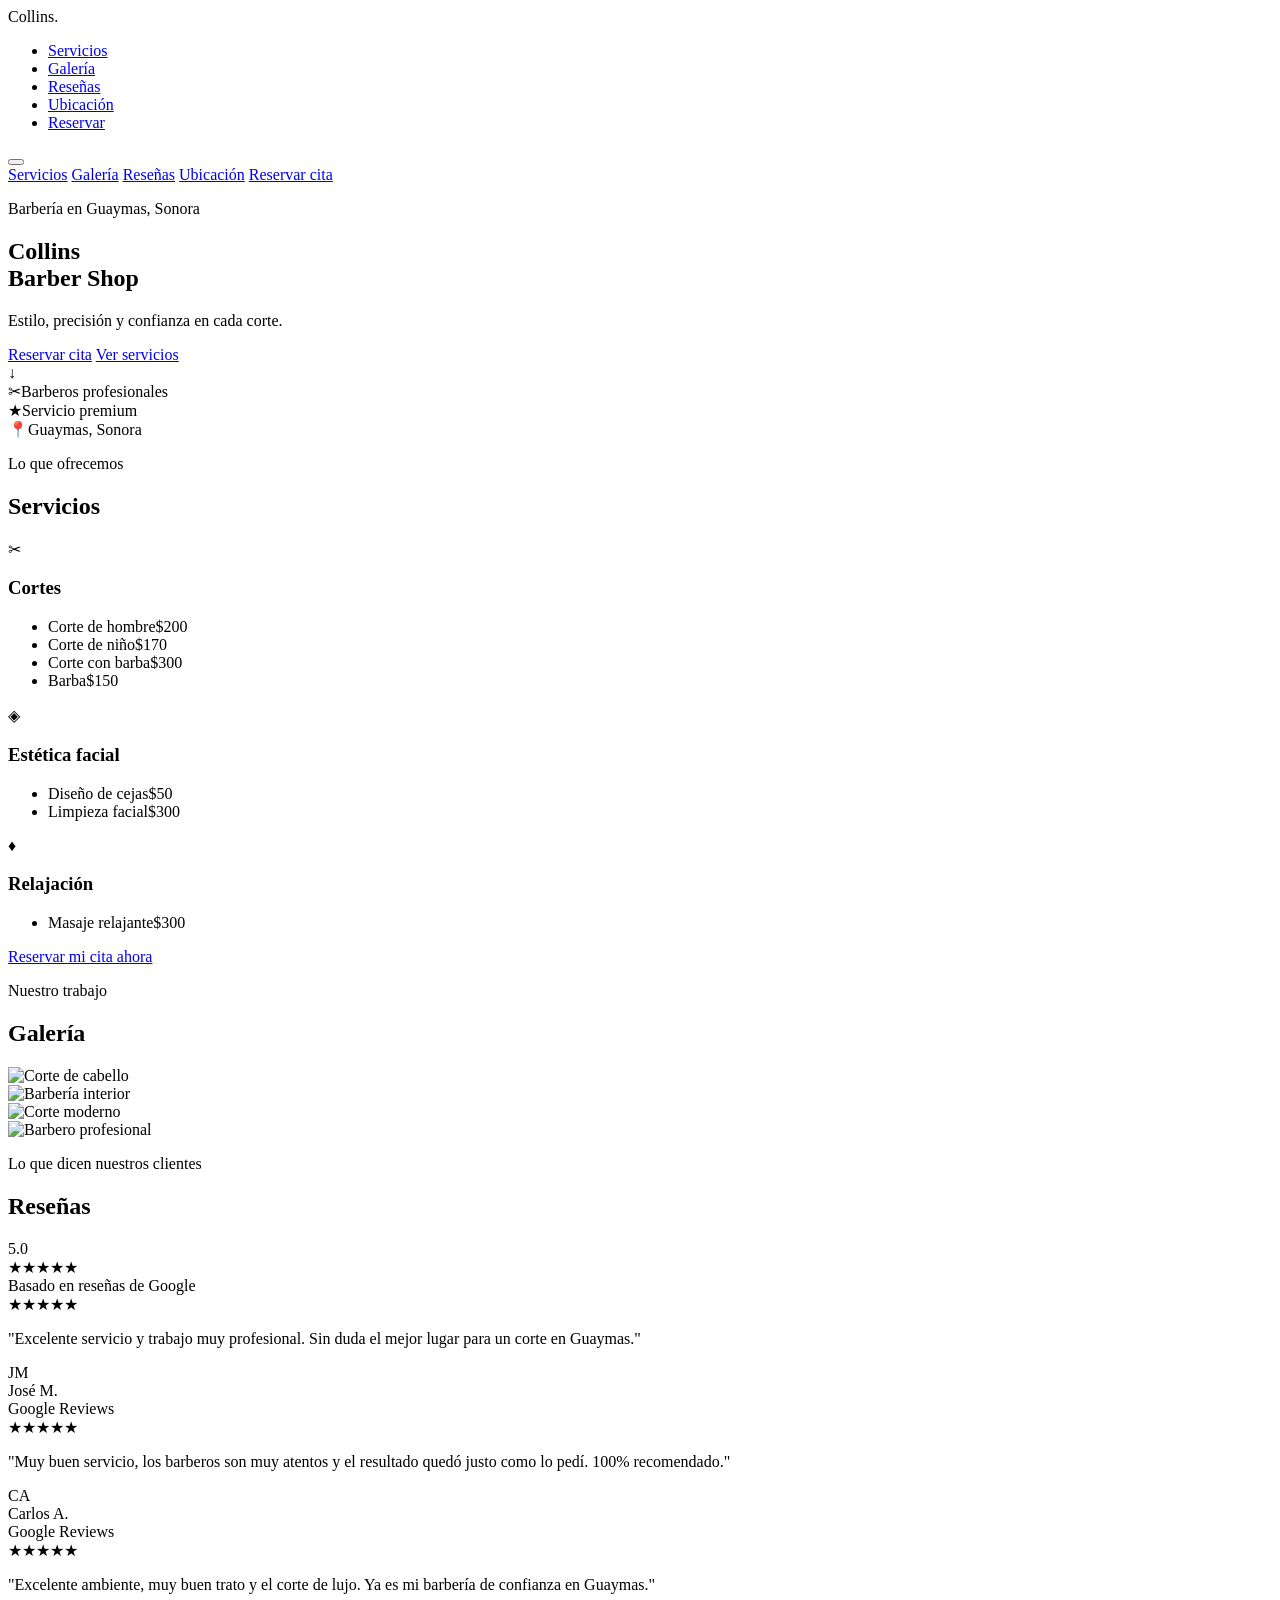
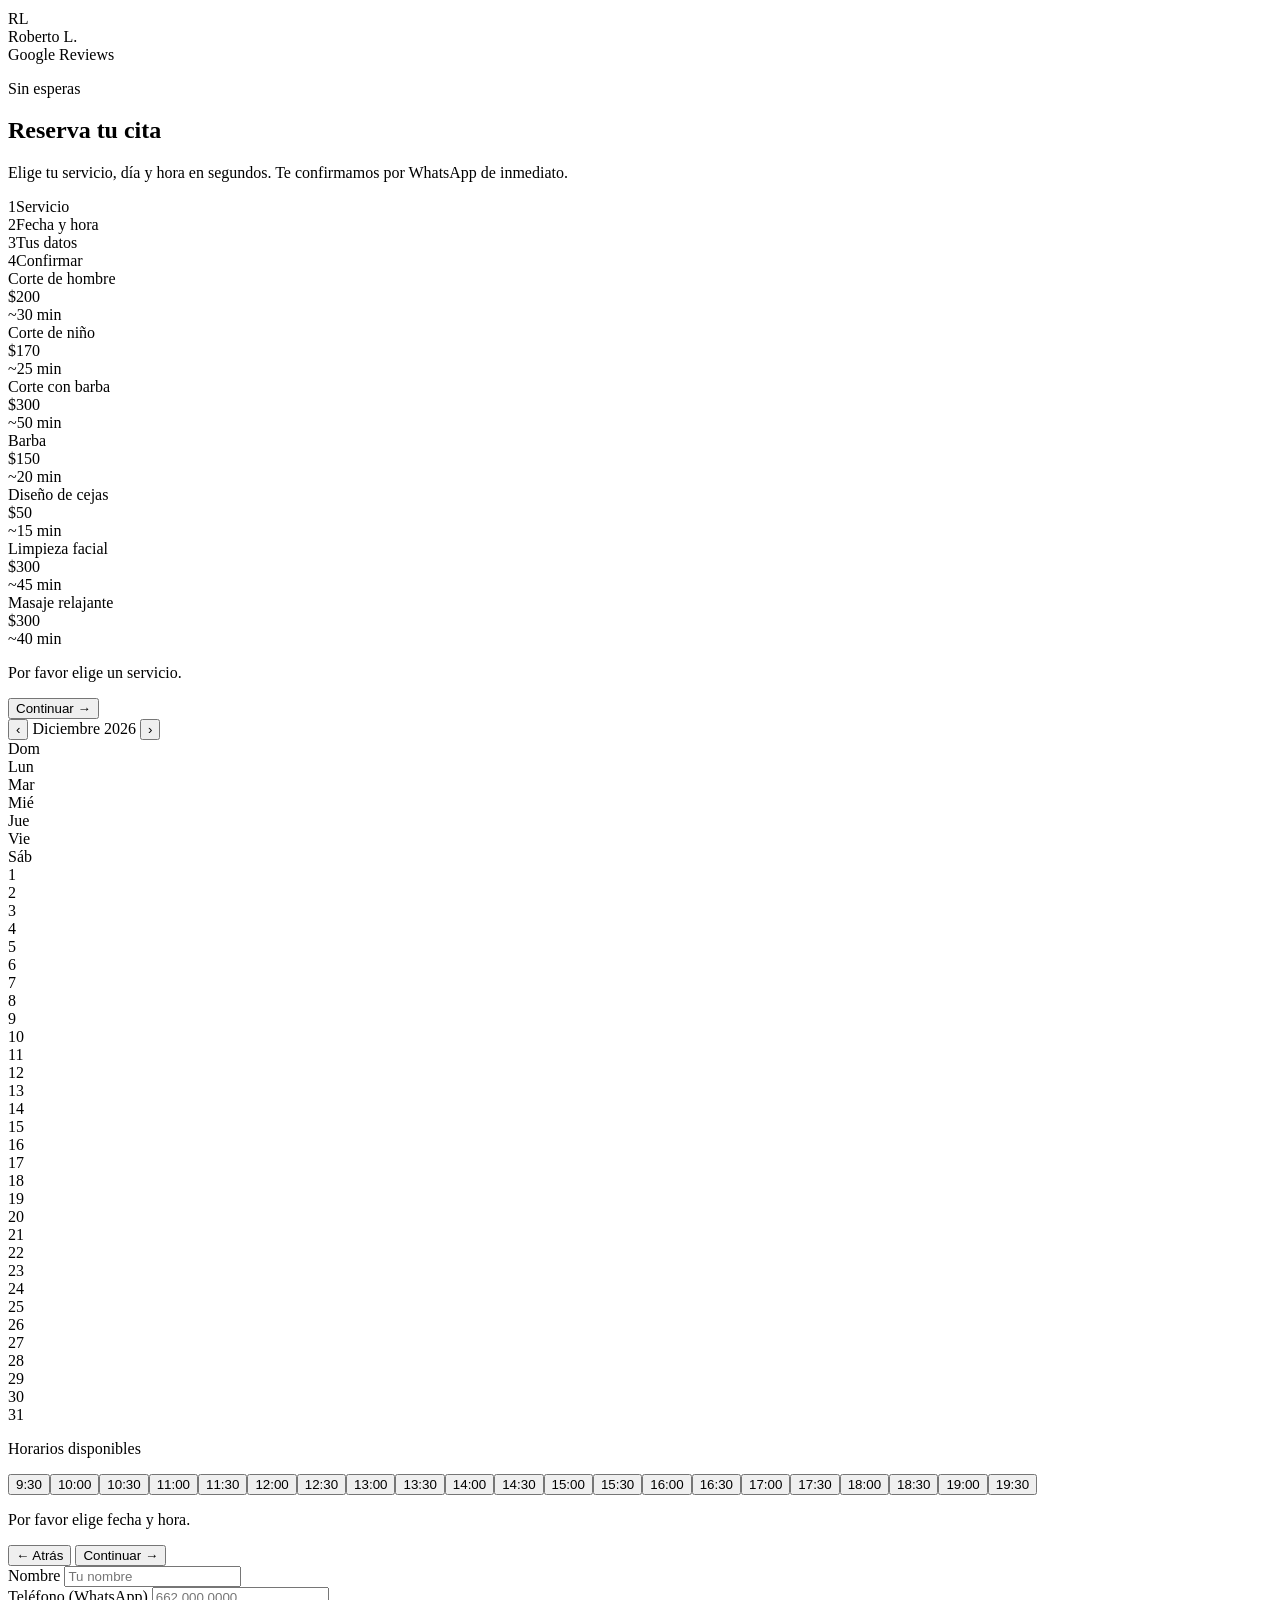
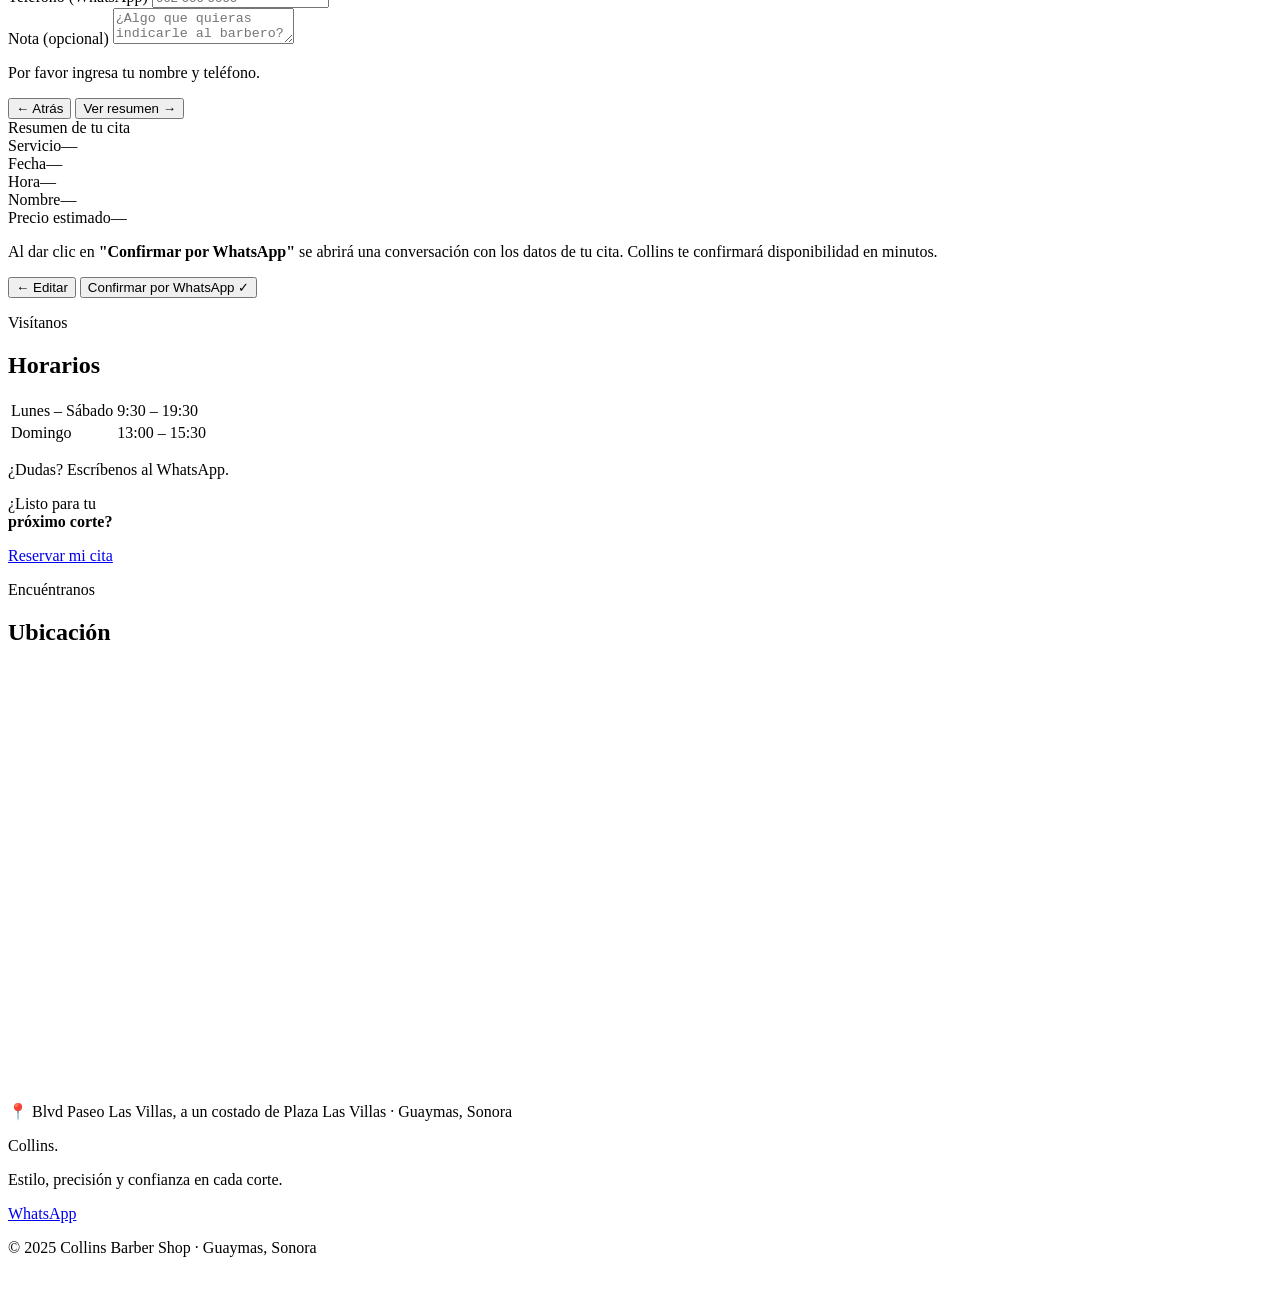
==== commit 499bfd27: "Styles" ====
--- a/index.html
+++ b/index.html
@@ -24,7 +24,6 @@
       href="https://fonts.googleapis.com/css2?family=Bebas+Neue&family=Barlow:wght@300;400;500;600&display=swap"
       rel="stylesheet"
     />
-    <link rel="stylesheet" href="styles.css" />
   </head>
   <body>
     <!-- NAV -->
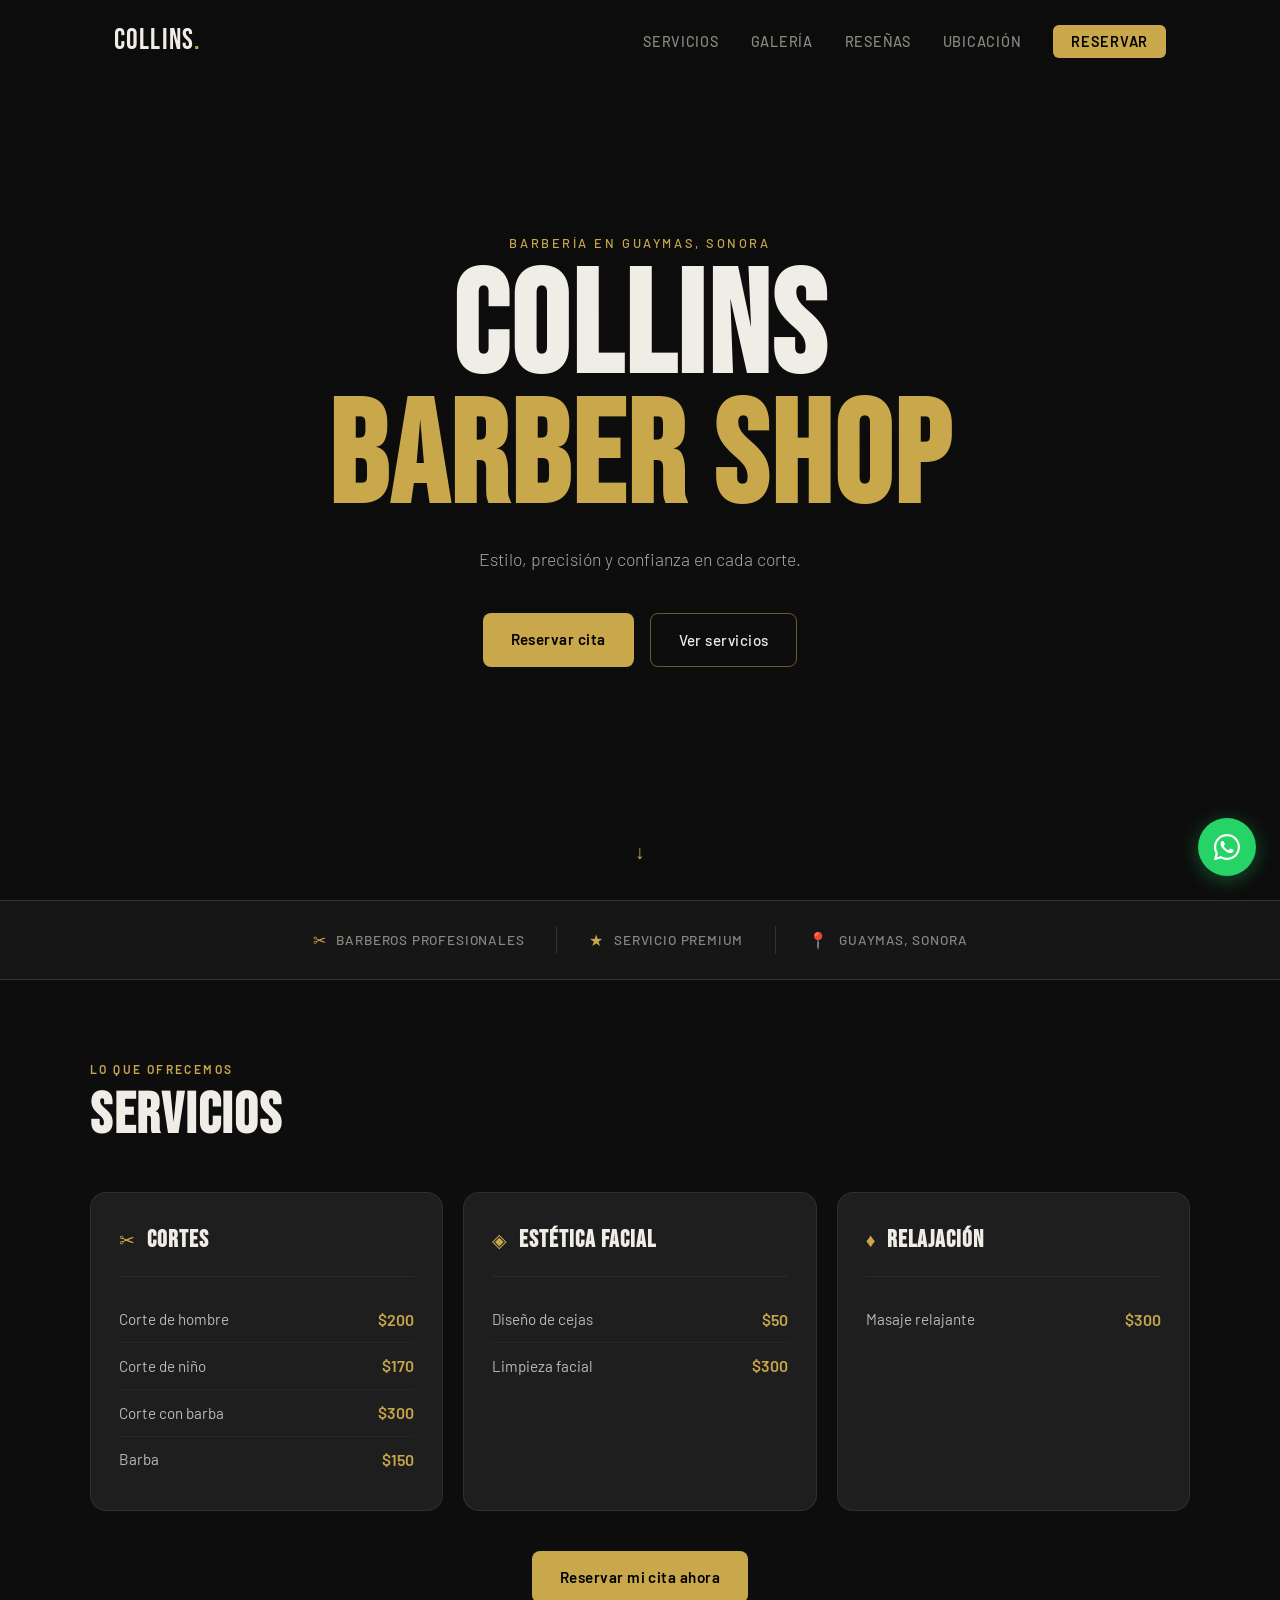
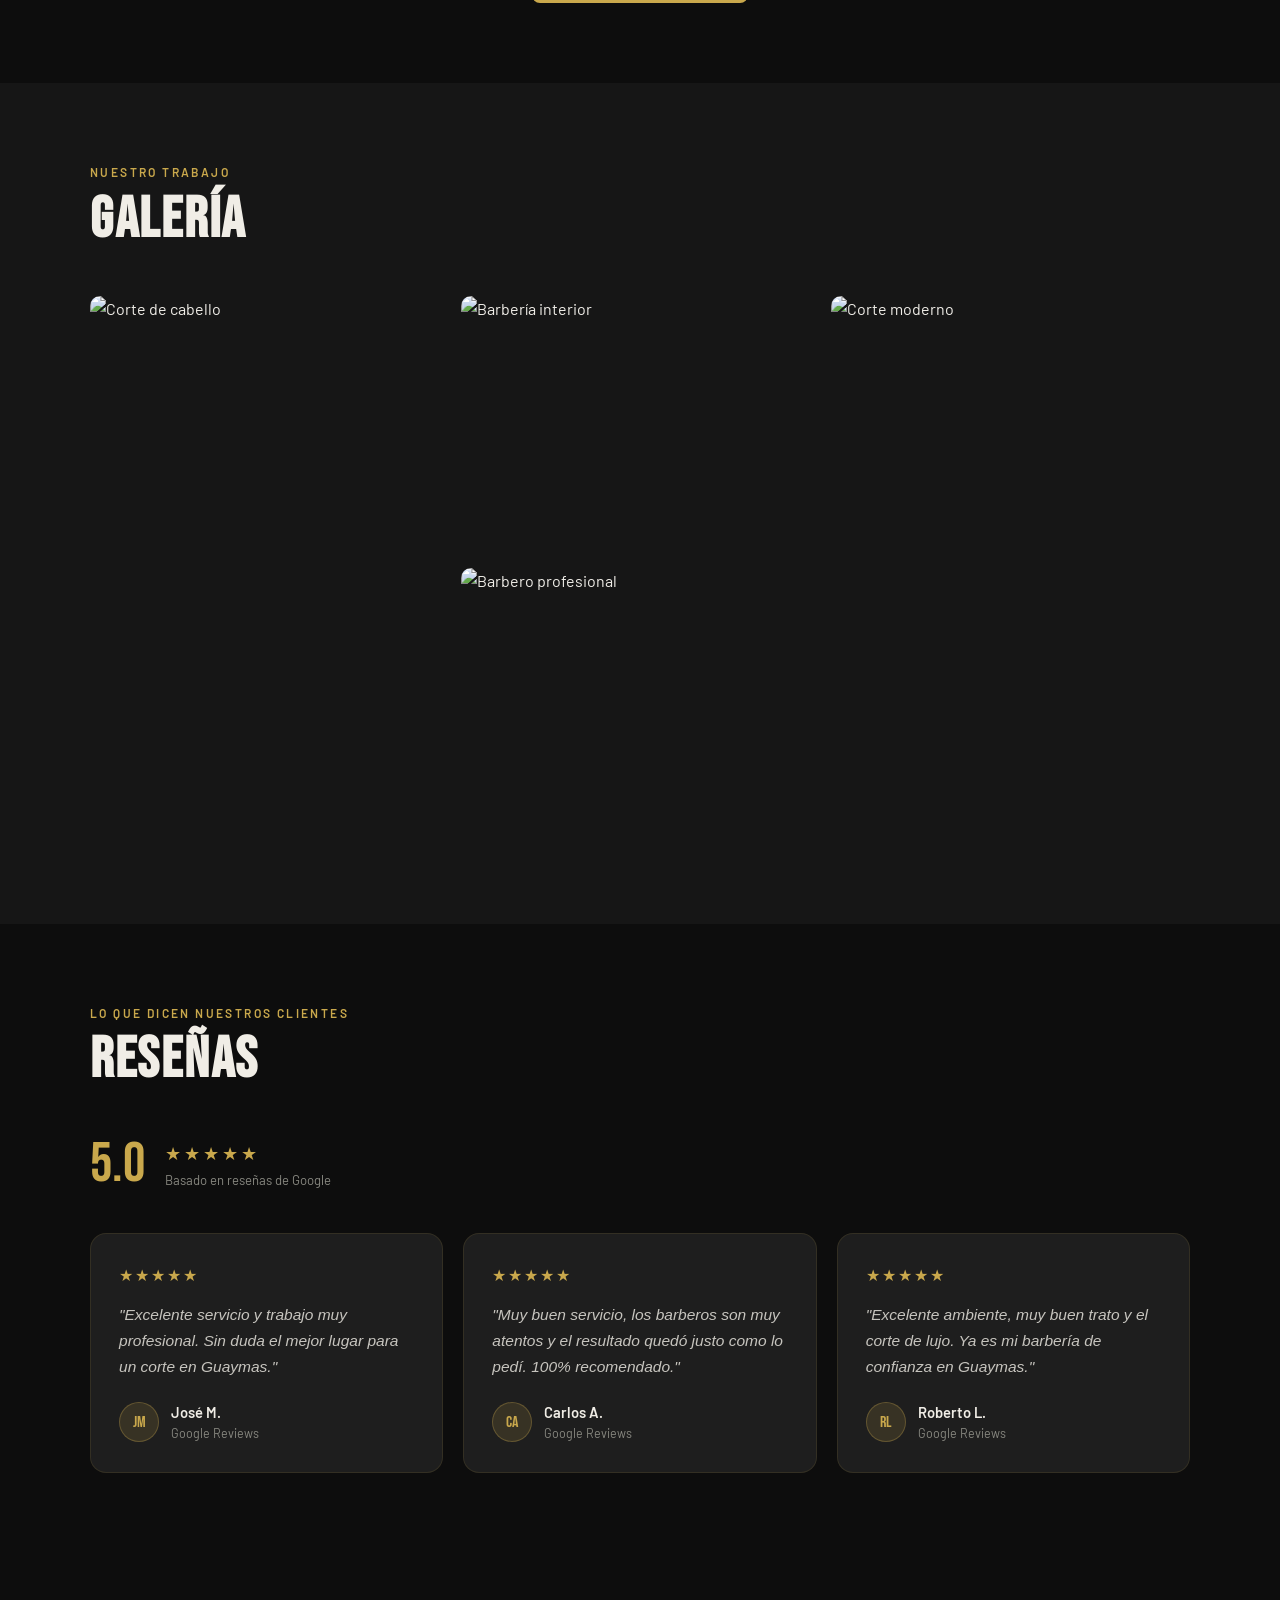
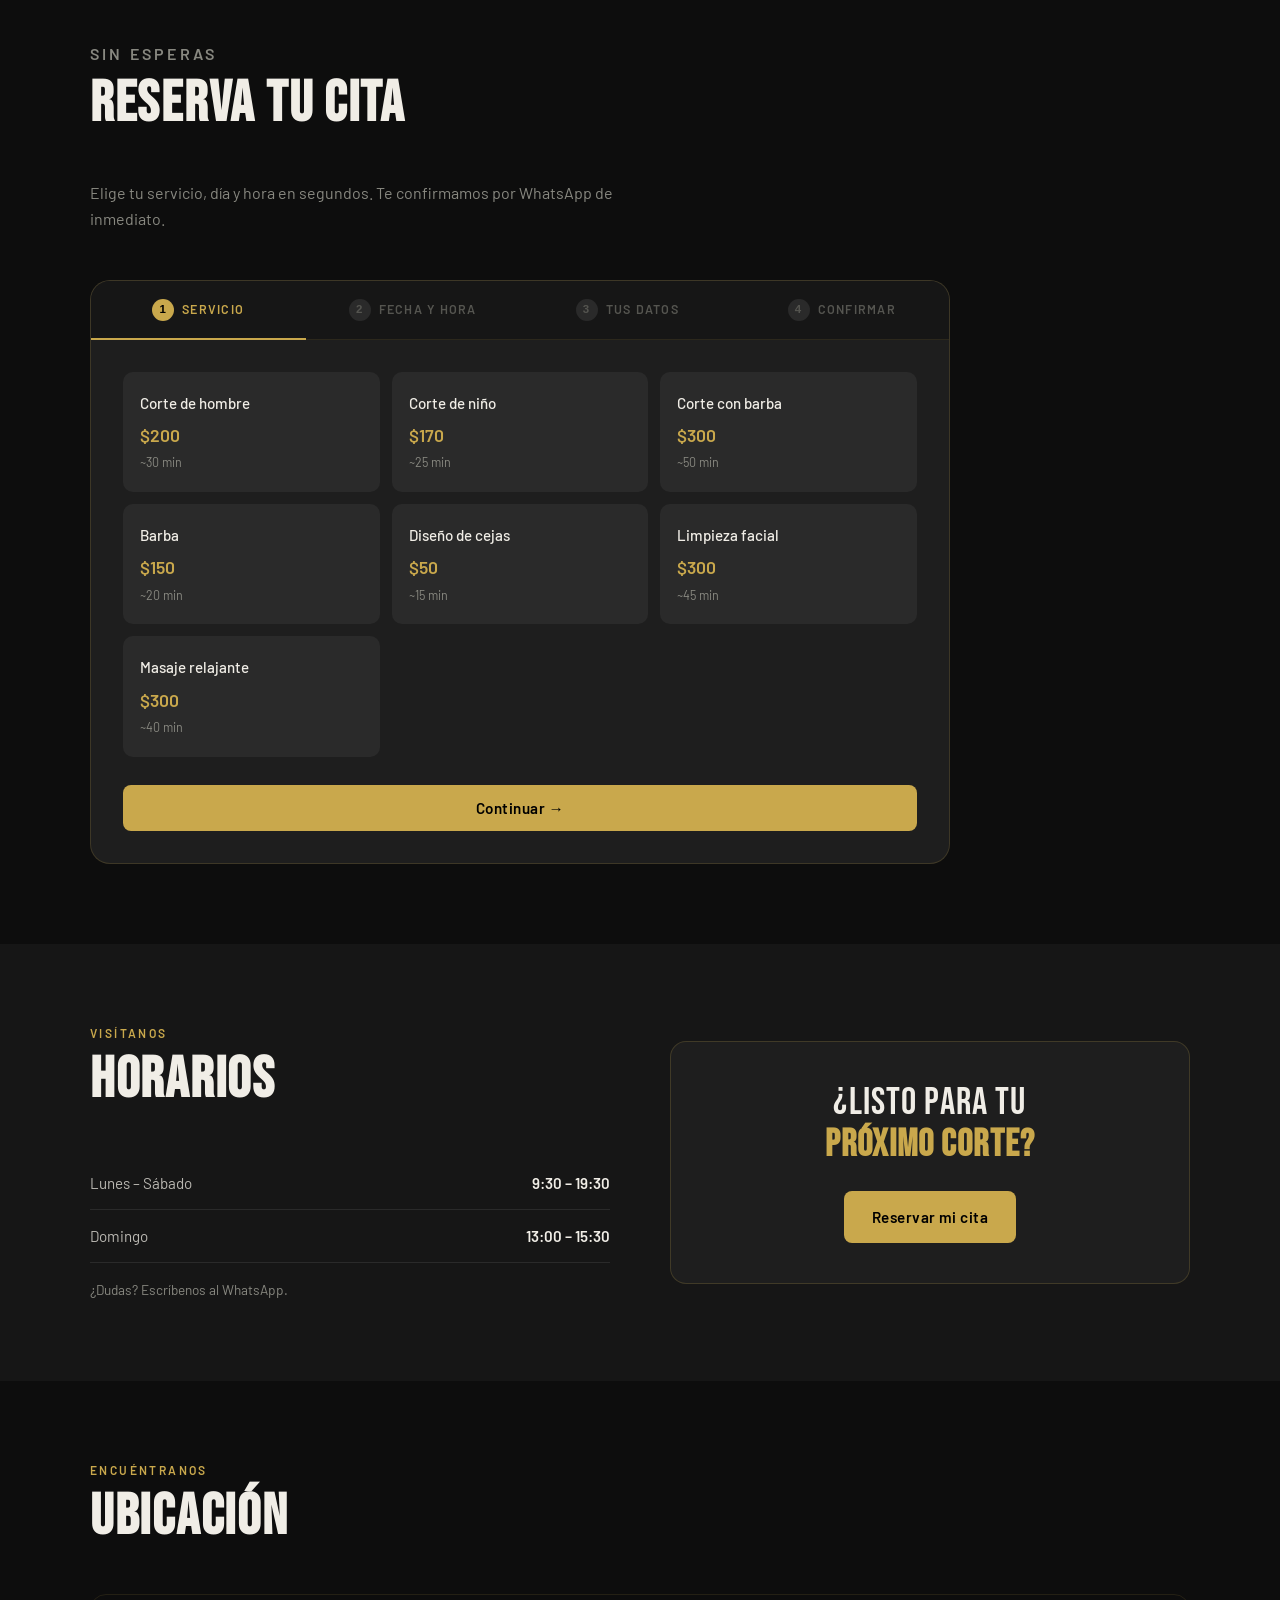
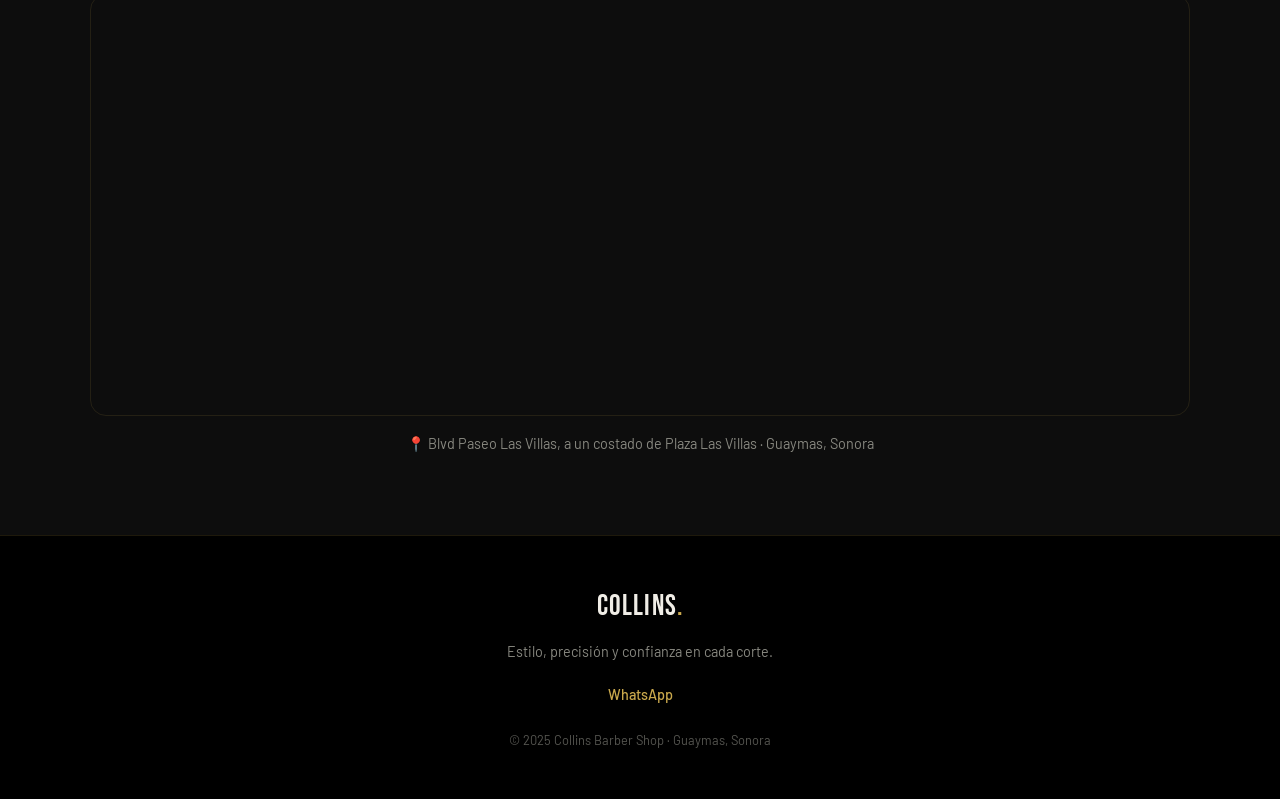
==== commit b443775f: "Styles1" ====
--- a/index.html
+++ b/index.html
@@ -1,6 +1,7 @@
 <!doctype html>
 <html lang="es">
   <head>
+    <link rel="stylesheet" href="styles.css" />
     <meta charset="UTF-8" />
     <meta name="viewport" content="width=device-width, initial-scale=1.0" />
     <title>Collins Barber Shop | Barbería en Guaymas, Sonora</title>
--- a/styles.css
+++ b/styles.css
@@ -0,0 +1,1154 @@
+/* ===== RESET & BASE ===== */
+*,
+*::before,
+*::after {
+  box-sizing: border-box;
+  margin: 0;
+  padding: 0;
+}
+:root {
+  --gold: #c9a84c;
+  --gold-light: #e8c96a;
+  --dark: #0d0d0d;
+  --dark-2: #161616;
+  --dark-3: #1e1e1e;
+  --dark-4: #2a2a2a;
+  --text: #f0ede6;
+  --text-muted: #888880;
+  --text-dim: #555550;
+  --font-display: "Bebas Neue", sans-serif;
+  --font-body: "Barlow", sans-serif;
+  --radius: 10px;
+  --radius-lg: 16px;
+  --transition: 0.25s ease;
+}
+html {
+  scroll-behavior: smooth;
+}
+body {
+  background: var(--dark);
+  color: var(--text);
+  font-family: var(--font-body);
+  font-size: 16px;
+  line-height: 1.6;
+  overflow-x: hidden;
+}
+
+/* NAV */
+nav {
+  position: fixed;
+  top: 0;
+  left: 0;
+  right: 0;
+  z-index: 100;
+  transition:
+    background var(--transition),
+    box-shadow var(--transition);
+}
+nav.scrolled {
+  background: rgba(13, 13, 13, 0.96);
+  backdrop-filter: blur(12px);
+  box-shadow: 0 1px 0 rgba(201, 168, 76, 0.15);
+}
+.nav-inner {
+  max-width: 1100px;
+  margin: 0 auto;
+  padding: 18px 24px;
+  display: flex;
+  align-items: center;
+  justify-content: space-between;
+}
+.logo {
+  font-family: var(--font-display);
+  font-size: 1.8rem;
+  letter-spacing: 0.04em;
+  color: var(--text);
+  text-decoration: none;
+}
+.logo-accent {
+  color: var(--gold);
+}
+.nav-links {
+  display: flex;
+  gap: 32px;
+  list-style: none;
+  align-items: center;
+}
+.nav-links a {
+  color: var(--text-muted);
+  text-decoration: none;
+  font-size: 0.9rem;
+  font-weight: 500;
+  letter-spacing: 0.05em;
+  text-transform: uppercase;
+  transition: color var(--transition);
+}
+.nav-links a:hover {
+  color: var(--text);
+}
+.nav-links a.nav-cta {
+  background: var(--gold);
+  color: #000;
+  padding: 8px 18px;
+  border-radius: 6px;
+  font-weight: 600;
+}
+.nav-links a.nav-cta:hover {
+  background: var(--gold-light);
+}
+.hamburger {
+  display: none;
+  flex-direction: column;
+  gap: 5px;
+  background: none;
+  border: none;
+  cursor: pointer;
+  padding: 4px;
+}
+.hamburger span {
+  display: block;
+  width: 24px;
+  height: 2px;
+  background: var(--text);
+  border-radius: 2px;
+  transition: var(--transition);
+}
+.hamburger.active span:nth-child(1) {
+  transform: translateY(7px) rotate(45deg);
+}
+.hamburger.active span:nth-child(2) {
+  opacity: 0;
+}
+.hamburger.active span:nth-child(3) {
+  transform: translateY(-7px) rotate(-45deg);
+}
+.mobile-menu {
+  display: none;
+  flex-direction: column;
+  background: var(--dark-2);
+  padding: 16px 24px 24px;
+  gap: 4px;
+  border-top: 1px solid var(--dark-4);
+}
+.mobile-menu.open {
+  display: flex;
+}
+.mobile-menu a {
+  color: var(--text-muted);
+  text-decoration: none;
+  font-size: 1rem;
+  font-weight: 500;
+  padding: 12px 0;
+  border-bottom: 1px solid var(--dark-4);
+  text-transform: uppercase;
+  letter-spacing: 0.05em;
+  transition: color var(--transition);
+}
+.mobile-menu a:hover {
+  color: var(--text);
+}
+.mobile-menu a.nav-cta {
+  background: var(--gold);
+  color: #000;
+  text-align: center;
+  padding: 12px;
+  border-radius: 8px;
+  margin-top: 8px;
+  border: none;
+  font-weight: 600;
+}
+
+/* HERO */
+.hero {
+  position: relative;
+  min-height: 100vh;
+  display: flex;
+  align-items: center;
+  justify-content: center;
+  overflow: hidden;
+}
+.hero-bg {
+  position: absolute;
+  inset: 0;
+  background-image: url("https://images.unsplash.com/photo-1585747860715-2ba37e788b70?w=1400&q=80");
+  background-size: cover;
+  background-position: center;
+  transform: scale(1.05);
+  animation: heroZoom 12s ease-out forwards;
+}
+@keyframes heroZoom {
+  from {
+    transform: scale(1.05);
+  }
+  to {
+    transform: scale(1);
+  }
+}
+.hero-overlay {
+  position: absolute;
+  inset: 0;
+  background: linear-gradient(
+    to bottom,
+    rgba(13, 13, 13, 0.55) 0%,
+    rgba(13, 13, 13, 0.7) 50%,
+    rgba(13, 13, 13, 0.95) 100%
+  );
+}
+.hero-content {
+  position: relative;
+  text-align: center;
+  padding: 0 24px;
+  animation: fadeUp 0.9s ease both;
+  animation-delay: 0.2s;
+}
+@keyframes fadeUp {
+  from {
+    opacity: 0;
+    transform: translateY(30px);
+  }
+  to {
+    opacity: 1;
+    transform: translateY(0);
+  }
+}
+.hero-eyebrow {
+  font-size: 0.8rem;
+  letter-spacing: 0.2em;
+  text-transform: uppercase;
+  color: var(--gold);
+  font-weight: 500;
+  margin-bottom: 12px;
+}
+.hero-title {
+  font-family: var(--font-display);
+  font-size: clamp(4rem, 14vw, 9rem);
+  line-height: 0.9;
+  letter-spacing: 0.02em;
+  color: var(--text);
+  margin-bottom: 20px;
+}
+.hero-title-accent {
+  color: var(--gold);
+}
+.hero-sub {
+  font-size: 1.1rem;
+  color: rgba(240, 237, 230, 0.7);
+  margin-bottom: 40px;
+  font-weight: 300;
+}
+.hero-actions {
+  display: flex;
+  gap: 16px;
+  justify-content: center;
+  flex-wrap: wrap;
+}
+.hero-scroll {
+  position: absolute;
+  bottom: 32px;
+  left: 50%;
+  transform: translateX(-50%);
+  color: var(--gold);
+  font-size: 1.2rem;
+  animation: bounce 2s infinite;
+}
+@keyframes bounce {
+  0%,
+  100% {
+    transform: translateX(-50%) translateY(0);
+  }
+  50% {
+    transform: translateX(-50%) translateY(8px);
+  }
+}
+
+/* BUTTONS */
+.btn-primary {
+  display: inline-block;
+  background: var(--gold);
+  color: #000;
+  padding: 14px 28px;
+  border-radius: 8px;
+  text-decoration: none;
+  font-weight: 600;
+  font-size: 0.95rem;
+  letter-spacing: 0.03em;
+  transition:
+    background var(--transition),
+    transform var(--transition);
+  cursor: pointer;
+  border: none;
+  font-family: var(--font-body);
+}
+.btn-primary:hover {
+  background: var(--gold-light);
+  transform: translateY(-2px);
+}
+.btn-ghost {
+  display: inline-block;
+  border: 1.5px solid rgba(201, 168, 76, 0.5);
+  color: var(--text);
+  padding: 14px 28px;
+  border-radius: 8px;
+  text-decoration: none;
+  font-weight: 500;
+  font-size: 0.95rem;
+  letter-spacing: 0.03em;
+  transition:
+    border-color var(--transition),
+    background var(--transition);
+}
+.btn-ghost:hover {
+  border-color: var(--gold);
+  background: rgba(201, 168, 76, 0.08);
+}
+
+/* TRUST STRIP */
+.trust-strip {
+  background: var(--dark-2);
+  border-top: 1px solid rgba(201, 168, 76, 0.2);
+  border-bottom: 1px solid rgba(201, 168, 76, 0.2);
+  padding: 18px 24px;
+  display: flex;
+  justify-content: center;
+  align-items: center;
+  flex-wrap: wrap;
+}
+.trust-item {
+  display: flex;
+  align-items: center;
+  gap: 10px;
+  font-size: 0.85rem;
+  font-weight: 500;
+  letter-spacing: 0.06em;
+  text-transform: uppercase;
+  color: var(--text-muted);
+  padding: 8px 32px;
+}
+.trust-icon {
+  color: var(--gold);
+  font-size: 1rem;
+}
+.trust-divider {
+  width: 1px;
+  height: 28px;
+  background: rgba(201, 168, 76, 0.2);
+}
+
+/* SECTIONS */
+.section {
+  padding: 80px 24px;
+}
+.section-dark {
+  background: var(--dark-2);
+}
+.section-inner {
+  max-width: 1100px;
+  margin: 0 auto;
+}
+.section-label {
+  font-size: 0.75rem;
+  font-weight: 600;
+  letter-spacing: 0.2em;
+  text-transform: uppercase;
+  color: var(--gold);
+  margin-bottom: 8px;
+}
+.section-title {
+  font-family: var(--font-display);
+  font-size: clamp(2.4rem, 6vw, 3.6rem);
+  letter-spacing: 0.03em;
+  color: var(--text);
+  margin-bottom: 48px;
+  line-height: 1;
+}
+
+/* SERVICIOS */
+.servicios-grid {
+  display: grid;
+  grid-template-columns: repeat(auto-fit, minmax(280px, 1fr));
+  gap: 20px;
+  margin-bottom: 40px;
+}
+.categoria-card {
+  background: var(--dark-3);
+  border: 1px solid rgba(201, 168, 76, 0.12);
+  border-radius: var(--radius-lg);
+  padding: 28px;
+  transition:
+    border-color var(--transition),
+    transform var(--transition);
+}
+.categoria-card:hover {
+  border-color: rgba(201, 168, 76, 0.35);
+  transform: translateY(-4px);
+}
+.categoria-header {
+  display: flex;
+  align-items: center;
+  gap: 12px;
+  margin-bottom: 20px;
+  padding-bottom: 16px;
+  border-bottom: 1px solid var(--dark-4);
+}
+.categoria-icon {
+  font-size: 1.2rem;
+  color: var(--gold);
+}
+.categoria-header h3 {
+  font-family: var(--font-display);
+  font-size: 1.5rem;
+  letter-spacing: 0.04em;
+  color: var(--text);
+}
+.servicio-list {
+  list-style: none;
+}
+.servicio-list li {
+  display: flex;
+  justify-content: space-between;
+  align-items: center;
+  padding: 10px 0;
+  font-size: 0.95rem;
+  color: rgba(240, 237, 230, 0.75);
+  border-bottom: 1px solid rgba(255, 255, 255, 0.04);
+}
+.servicio-list li:last-child {
+  border-bottom: none;
+}
+.precio {
+  font-weight: 600;
+  color: var(--gold);
+  font-size: 1rem;
+}
+.cta-center {
+  text-align: center;
+}
+
+/* GALERIA */
+.galeria-grid {
+  display: grid;
+  grid-template-columns: repeat(3, 1fr);
+  grid-template-rows: 260px 260px;
+  gap: 12px;
+  margin-bottom: 16px;
+}
+.galeria-item {
+  overflow: hidden;
+  border-radius: var(--radius);
+  position: relative;
+}
+.galeria-item.tall {
+  grid-row: span 2;
+}
+.galeria-item.wide {
+  grid-column: span 2;
+}
+.galeria-item img {
+  width: 100%;
+  height: 100%;
+  object-fit: cover;
+  display: block;
+  transition: transform 0.5s ease;
+  filter: grayscale(20%);
+}
+.galeria-item:hover img {
+  transform: scale(1.06);
+  filter: grayscale(0%);
+}
+
+/* HORARIOS */
+.horarios-wrap {
+  display: grid;
+  grid-template-columns: 1fr 1fr;
+  gap: 60px;
+  align-items: center;
+}
+.horarios-table {
+  width: 100%;
+  border-collapse: collapse;
+  margin-bottom: 16px;
+}
+.horarios-table td {
+  padding: 14px 0;
+  border-bottom: 1px solid var(--dark-4);
+  font-size: 0.95rem;
+  color: rgba(240, 237, 230, 0.75);
+}
+.horarios-table tr.cerrado td {
+  color: var(--text-dim);
+}
+.horario-hora {
+  text-align: right;
+  font-weight: 600;
+  color: var(--text) !important;
+}
+.horarios-table tr.cerrado .horario-hora {
+  color: var(--text-dim) !important;
+}
+.horarios-nota {
+  font-size: 0.85rem;
+  color: var(--text-muted);
+  margin-top: 8px;
+}
+.horarios-cta-box {
+  background: var(--dark-3);
+  border: 1px solid rgba(201, 168, 76, 0.2);
+  border-radius: var(--radius-lg);
+  padding: 40px 36px;
+  text-align: center;
+}
+.horarios-cta-box p {
+  font-family: var(--font-display);
+  font-size: 2.4rem;
+  line-height: 1.1;
+  letter-spacing: 0.03em;
+  margin-bottom: 24px;
+  color: var(--text);
+}
+.horarios-cta-box strong {
+  color: var(--gold);
+}
+
+/* MAPA */
+.mapa-wrap {
+  border-radius: var(--radius-lg);
+  overflow: hidden;
+  margin-bottom: 16px;
+  border: 1px solid rgba(201, 168, 76, 0.12);
+}
+.ubicacion-address {
+  text-align: center;
+  color: var(--text-muted);
+  font-size: 0.9rem;
+  margin-top: 16px;
+}
+
+/* FOOTER */
+footer {
+  background: #000;
+  border-top: 1px solid rgba(201, 168, 76, 0.15);
+  padding: 48px 24px;
+}
+.footer-inner {
+  max-width: 1100px;
+  margin: 0 auto;
+  text-align: center;
+}
+.footer-tagline {
+  color: var(--text-muted);
+  font-size: 0.9rem;
+  margin: 10px 0 20px;
+}
+.footer-links {
+  display: flex;
+  justify-content: center;
+  gap: 24px;
+  margin-bottom: 24px;
+}
+.footer-links a {
+  color: var(--gold);
+  text-decoration: none;
+  font-size: 0.9rem;
+  font-weight: 500;
+  transition: color var(--transition);
+}
+.footer-links a:hover {
+  color: var(--gold-light);
+}
+.footer-copy {
+  color: var(--text-dim);
+  font-size: 0.8rem;
+}
+
+/* WHATSAPP FLOAT */
+.whatsapp-float {
+  position: fixed;
+  bottom: 24px;
+  right: 24px;
+  background: #25d366;
+  width: 58px;
+  height: 58px;
+  border-radius: 50%;
+  display: flex;
+  align-items: center;
+  justify-content: center;
+  text-decoration: none;
+  box-shadow: 0 4px 20px rgba(37, 211, 102, 0.35);
+  z-index: 200;
+  transition:
+    transform var(--transition),
+    box-shadow var(--transition);
+}
+.whatsapp-float:hover {
+  transform: scale(1.1);
+  box-shadow: 0 6px 28px rgba(37, 211, 102, 0.5);
+}
+
+/* ===================== */
+/* SISTEMA DE RESERVAS   */
+/* ===================== */
+#reservas {
+  background: var(--dark);
+}
+
+.reservas-intro {
+  max-width: 560px;
+  margin-bottom: 48px;
+}
+.reservas-intro p {
+  color: var(--text-muted);
+  font-size: 1rem;
+  margin-top: 8px;
+}
+
+.booking-widget {
+  background: var(--dark-3);
+  border: 1px solid rgba(201, 168, 76, 0.18);
+  border-radius: 20px;
+  overflow: hidden;
+  max-width: 860px;
+}
+
+/* Steps header */
+.booking-steps {
+  display: flex;
+  background: var(--dark-2);
+  border-bottom: 1px solid rgba(201, 168, 76, 0.12);
+}
+.booking-step {
+  flex: 1;
+  padding: 18px 12px;
+  text-align: center;
+  font-size: 0.78rem;
+  font-weight: 600;
+  letter-spacing: 0.1em;
+  text-transform: uppercase;
+  color: var(--text-dim);
+  position: relative;
+  transition: color var(--transition);
+}
+.booking-step.active {
+  color: var(--gold);
+}
+.booking-step.done {
+  color: var(--text-muted);
+}
+.booking-step.active::after {
+  content: "";
+  position: absolute;
+  bottom: -1px;
+  left: 0;
+  right: 0;
+  height: 2px;
+  background: var(--gold);
+}
+.step-num {
+  display: inline-flex;
+  align-items: center;
+  justify-content: center;
+  width: 22px;
+  height: 22px;
+  border-radius: 50%;
+  background: var(--dark-4);
+  color: var(--text-dim);
+  font-size: 0.72rem;
+  font-weight: 700;
+  margin-right: 8px;
+  transition:
+    background var(--transition),
+    color var(--transition);
+}
+.booking-step.active .step-num {
+  background: var(--gold);
+  color: #000;
+}
+.booking-step.done .step-num {
+  background: rgba(201, 168, 76, 0.2);
+  color: var(--gold);
+}
+
+/* Step panels */
+.booking-body {
+  padding: 32px;
+}
+.step-panel {
+  display: none;
+}
+.step-panel.active {
+  display: block;
+}
+
+/* Step 1 — Servicios */
+.booking-servicios-grid {
+  display: grid;
+  grid-template-columns: repeat(auto-fill, minmax(190px, 1fr));
+  gap: 12px;
+}
+.booking-servicio {
+  background: var(--dark-4);
+  border: 1.5px solid transparent;
+  border-radius: var(--radius);
+  padding: 18px 16px;
+  cursor: pointer;
+  transition:
+    border-color var(--transition),
+    background var(--transition),
+    transform var(--transition);
+  user-select: none;
+}
+.booking-servicio:hover {
+  border-color: rgba(201, 168, 76, 0.3);
+  transform: translateY(-2px);
+}
+.booking-servicio.selected {
+  border-color: var(--gold);
+  background: rgba(201, 168, 76, 0.06);
+}
+.bs-nombre {
+  font-size: 0.95rem;
+  font-weight: 500;
+  color: var(--text);
+  margin-bottom: 6px;
+}
+.bs-precio {
+  font-size: 1.1rem;
+  font-weight: 600;
+  color: var(--gold);
+}
+.bs-duracion {
+  font-size: 0.78rem;
+  color: var(--text-muted);
+  margin-top: 4px;
+}
+
+/* Step 2 — Fecha y hora */
+.fecha-hora-grid {
+  display: grid;
+  grid-template-columns: 1fr 1fr;
+  gap: 28px;
+}
+
+.cal-header {
+  display: flex;
+  align-items: center;
+  justify-content: space-between;
+  margin-bottom: 16px;
+}
+.cal-titulo {
+  font-family: var(--font-display);
+  font-size: 1.3rem;
+  letter-spacing: 0.05em;
+  color: var(--text);
+}
+.cal-nav {
+  background: none;
+  border: 1px solid var(--dark-4);
+  color: var(--text-muted);
+  width: 32px;
+  height: 32px;
+  border-radius: 6px;
+  cursor: pointer;
+  font-size: 1rem;
+  display: flex;
+  align-items: center;
+  justify-content: center;
+  transition:
+    border-color var(--transition),
+    color var(--transition);
+}
+.cal-nav:hover {
+  border-color: var(--gold);
+  color: var(--gold);
+}
+.cal-grid {
+  display: grid;
+  grid-template-columns: repeat(7, 1fr);
+  gap: 4px;
+}
+.cal-dia-nombre {
+  text-align: center;
+  font-size: 0.72rem;
+  font-weight: 600;
+  letter-spacing: 0.08em;
+  text-transform: uppercase;
+  color: var(--text-dim);
+  padding: 6px 0;
+}
+.cal-dia {
+  aspect-ratio: 1;
+  display: flex;
+  align-items: center;
+  justify-content: center;
+  border-radius: 8px;
+  font-size: 0.88rem;
+  cursor: pointer;
+  color: var(--text-muted);
+  transition:
+    background var(--transition),
+    color var(--transition);
+  border: 1.5px solid transparent;
+}
+.cal-dia:hover:not(.disabled):not(.empty) {
+  background: rgba(201, 168, 76, 0.1);
+  color: var(--text);
+}
+.cal-dia.today {
+  color: var(--gold);
+  font-weight: 600;
+}
+.cal-dia.selected {
+  background: var(--gold);
+  color: #000;
+  font-weight: 700;
+  border-color: var(--gold);
+}
+.cal-dia.disabled {
+  color: var(--text-dim);
+  cursor: not-allowed;
+  opacity: 0.35;
+}
+.cal-dia.empty {
+  cursor: default;
+}
+
+.horas-titulo {
+  font-size: 0.78rem;
+  font-weight: 600;
+  letter-spacing: 0.12em;
+  text-transform: uppercase;
+  color: var(--text-muted);
+  margin-bottom: 14px;
+}
+.horas-grid {
+  display: grid;
+  grid-template-columns: repeat(3, 1fr);
+  gap: 8px;
+}
+.hora-btn {
+  background: var(--dark-4);
+  border: 1.5px solid transparent;
+  border-radius: 8px;
+  padding: 10px 6px;
+  text-align: center;
+  font-size: 0.88rem;
+  font-weight: 500;
+  color: var(--text-muted);
+  cursor: pointer;
+  transition:
+    border-color var(--transition),
+    color var(--transition),
+    background var(--transition);
+  font-family: var(--font-body);
+}
+.hora-btn:hover {
+  border-color: rgba(201, 168, 76, 0.3);
+  color: var(--text);
+}
+.hora-btn.selected {
+  border-color: var(--gold);
+  background: rgba(201, 168, 76, 0.08);
+  color: var(--gold);
+  font-weight: 600;
+}
+.hora-btn.ocupada {
+  opacity: 0.3;
+  cursor: not-allowed;
+  text-decoration: line-through;
+}
+
+/* Step 3 — Datos */
+.datos-grid {
+  display: grid;
+  grid-template-columns: 1fr 1fr;
+  gap: 16px;
+}
+.campo {
+  display: flex;
+  flex-direction: column;
+  gap: 6px;
+}
+.campo.full {
+  grid-column: span 2;
+}
+.campo label {
+  font-size: 0.78rem;
+  font-weight: 600;
+  letter-spacing: 0.1em;
+  text-transform: uppercase;
+  color: var(--text-muted);
+}
+.campo input,
+.campo textarea {
+  background: var(--dark-4);
+  border: 1.5px solid rgba(255, 255, 255, 0.07);
+  border-radius: 8px;
+  padding: 12px 14px;
+  color: var(--text);
+  font-family: var(--font-body);
+  font-size: 0.95rem;
+  outline: none;
+  transition: border-color var(--transition);
+  width: 100%;
+}
+.campo input:focus,
+.campo textarea:focus {
+  border-color: var(--gold);
+}
+.campo textarea {
+  resize: vertical;
+  min-height: 80px;
+}
+
+/* Step 4 — Confirmación */
+.confirmacion-box {
+  background: var(--dark-2);
+  border: 1px solid rgba(201, 168, 76, 0.2);
+  border-radius: var(--radius-lg);
+  padding: 28px;
+  margin-bottom: 28px;
+}
+.conf-titulo {
+  font-family: var(--font-display);
+  font-size: 1.6rem;
+  color: var(--gold);
+  letter-spacing: 0.05em;
+  margin-bottom: 20px;
+}
+.conf-row {
+  display: flex;
+  justify-content: space-between;
+  align-items: center;
+  padding: 10px 0;
+  border-bottom: 1px solid rgba(255, 255, 255, 0.05);
+  font-size: 0.95rem;
+}
+.conf-row:last-child {
+  border-bottom: none;
+}
+.conf-label {
+  color: var(--text-muted);
+}
+.conf-valor {
+  color: var(--text);
+  font-weight: 500;
+}
+.conf-precio {
+  color: var(--gold);
+  font-size: 1.2rem;
+  font-weight: 700;
+}
+.conf-nota {
+  font-size: 0.85rem;
+  color: var(--text-muted);
+  margin-bottom: 20px;
+  line-height: 1.6;
+}
+.conf-nota strong {
+  color: var(--text);
+}
+
+/* Nav botones booking */
+.booking-nav {
+  display: flex;
+  gap: 12px;
+  margin-top: 28px;
+}
+.btn-booking-next {
+  flex: 1;
+  background: var(--gold);
+  color: #000;
+  border: none;
+  padding: 14px 24px;
+  border-radius: 8px;
+  font-family: var(--font-body);
+  font-size: 0.95rem;
+  font-weight: 600;
+  cursor: pointer;
+  transition:
+    background var(--transition),
+    transform var(--transition);
+  letter-spacing: 0.03em;
+}
+.btn-booking-next:hover {
+  background: var(--gold-light);
+  transform: translateY(-1px);
+}
+.btn-booking-next:disabled {
+  opacity: 0.35;
+  cursor: not-allowed;
+  transform: none;
+}
+.btn-booking-back {
+  background: none;
+  border: 1.5px solid var(--dark-4);
+  color: var(--text-muted);
+  padding: 14px 20px;
+  border-radius: 8px;
+  font-family: var(--font-body);
+  font-size: 0.95rem;
+  cursor: pointer;
+  transition:
+    border-color var(--transition),
+    color var(--transition);
+}
+.btn-booking-back:hover {
+  border-color: var(--text-muted);
+  color: var(--text);
+}
+
+.error-msg {
+  color: #e05050;
+  font-size: 0.85rem;
+  margin-top: 8px;
+  display: none;
+}
+.error-msg.visible {
+  display: block;
+}
+
+/* RESEÑAS */
+.resenas-grid {
+  display: grid;
+  grid-template-columns: repeat(auto-fit, minmax(280px, 1fr));
+  gap: 20px;
+}
+.resena-card {
+  background: var(--dark-3);
+  border: 1px solid rgba(201, 168, 76, 0.12);
+  border-radius: var(--radius-lg);
+  padding: 28px;
+  transition:
+    border-color var(--transition),
+    transform var(--transition);
+}
+.resena-card:hover {
+  border-color: rgba(201, 168, 76, 0.3);
+  transform: translateY(-3px);
+}
+.resena-estrellas {
+  color: var(--gold);
+  font-size: 1rem;
+  letter-spacing: 2px;
+  margin-bottom: 14px;
+}
+.resena-texto {
+  font-size: 0.97rem;
+  color: rgba(240, 237, 230, 0.8);
+  line-height: 1.7;
+  margin-bottom: 20px;
+  font-style: italic;
+}
+.resena-autor {
+  display: flex;
+  align-items: center;
+  gap: 12px;
+}
+.resena-avatar {
+  width: 40px;
+  height: 40px;
+  border-radius: 50%;
+  background: rgba(201, 168, 76, 0.15);
+  border: 1.5px solid rgba(201, 168, 76, 0.3);
+  display: flex;
+  align-items: center;
+  justify-content: center;
+  font-family: var(--font-display);
+  font-size: 1rem;
+  color: var(--gold);
+  flex-shrink: 0;
+}
+.resena-nombre {
+  font-weight: 600;
+  font-size: 0.92rem;
+  color: var(--text);
+}
+.resena-fuente {
+  font-size: 0.78rem;
+  color: var(--text-muted);
+}
+.resenas-badge {
+  display: flex;
+  align-items: center;
+  gap: 20px;
+  margin-bottom: 40px;
+  flex-wrap: wrap;
+}
+.badge-score {
+  font-family: var(--font-display);
+  font-size: 3.5rem;
+  color: var(--gold);
+  line-height: 1;
+}
+.badge-estrellas {
+  color: var(--gold);
+  font-size: 1.1rem;
+  letter-spacing: 3px;
+}
+.badge-label {
+  font-size: 0.82rem;
+  color: var(--text-muted);
+  margin-top: 2px;
+}
+
+/* RESPONSIVE */
+@media (max-width: 768px) {
+  .nav-links {
+    display: none;
+  }
+  .hamburger {
+    display: flex;
+  }
+  .trust-divider {
+    display: none;
+  }
+  .trust-item {
+    padding: 8px 16px;
+  }
+  .galeria-grid {
+    grid-template-columns: 1fr 1fr;
+    grid-template-rows: auto;
+  }
+  .galeria-item.tall {
+    grid-row: span 1;
+  }
+  .horarios-wrap {
+    grid-template-columns: 1fr;
+    gap: 40px;
+  }
+  .section {
+    padding: 60px 20px;
+  }
+  .fecha-hora-grid {
+    grid-template-columns: 1fr;
+  }
+  .datos-grid {
+    grid-template-columns: 1fr;
+  }
+  .campo.full {
+    grid-column: span 1;
+  }
+  .booking-step span.step-label {
+    display: none;
+  }
+  .booking-body {
+    padding: 20px;
+  }
+}
+@media (max-width: 480px) {
+  .galeria-grid {
+    grid-template-columns: 1fr;
+  }
+  .galeria-item.wide {
+    grid-column: span 1;
+  }
+  .hero-actions {
+    flex-direction: column;
+    align-items: center;
+  }
+  .horas-grid {
+    grid-template-columns: repeat(2, 1fr);
+  }
+  .booking-servicios-grid {
+    grid-template-columns: 1fr 1fr;
+  }
+}
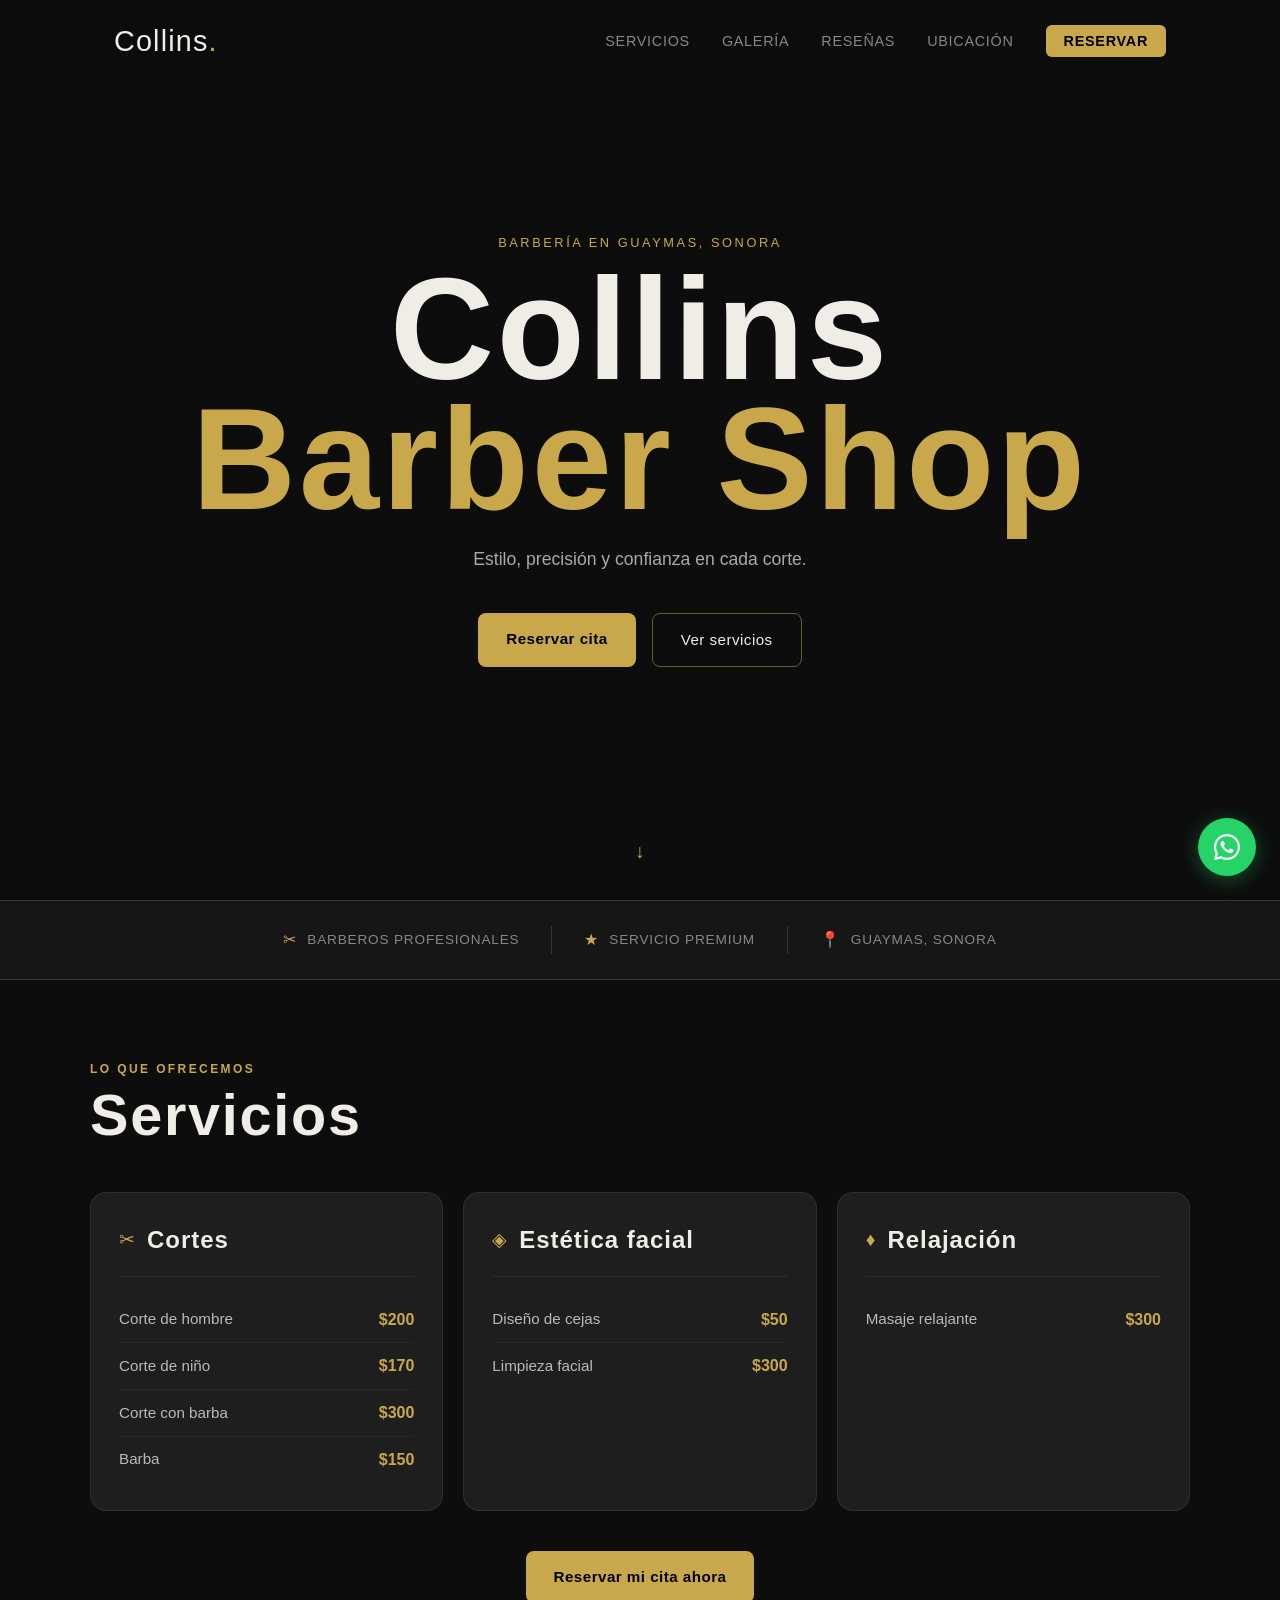
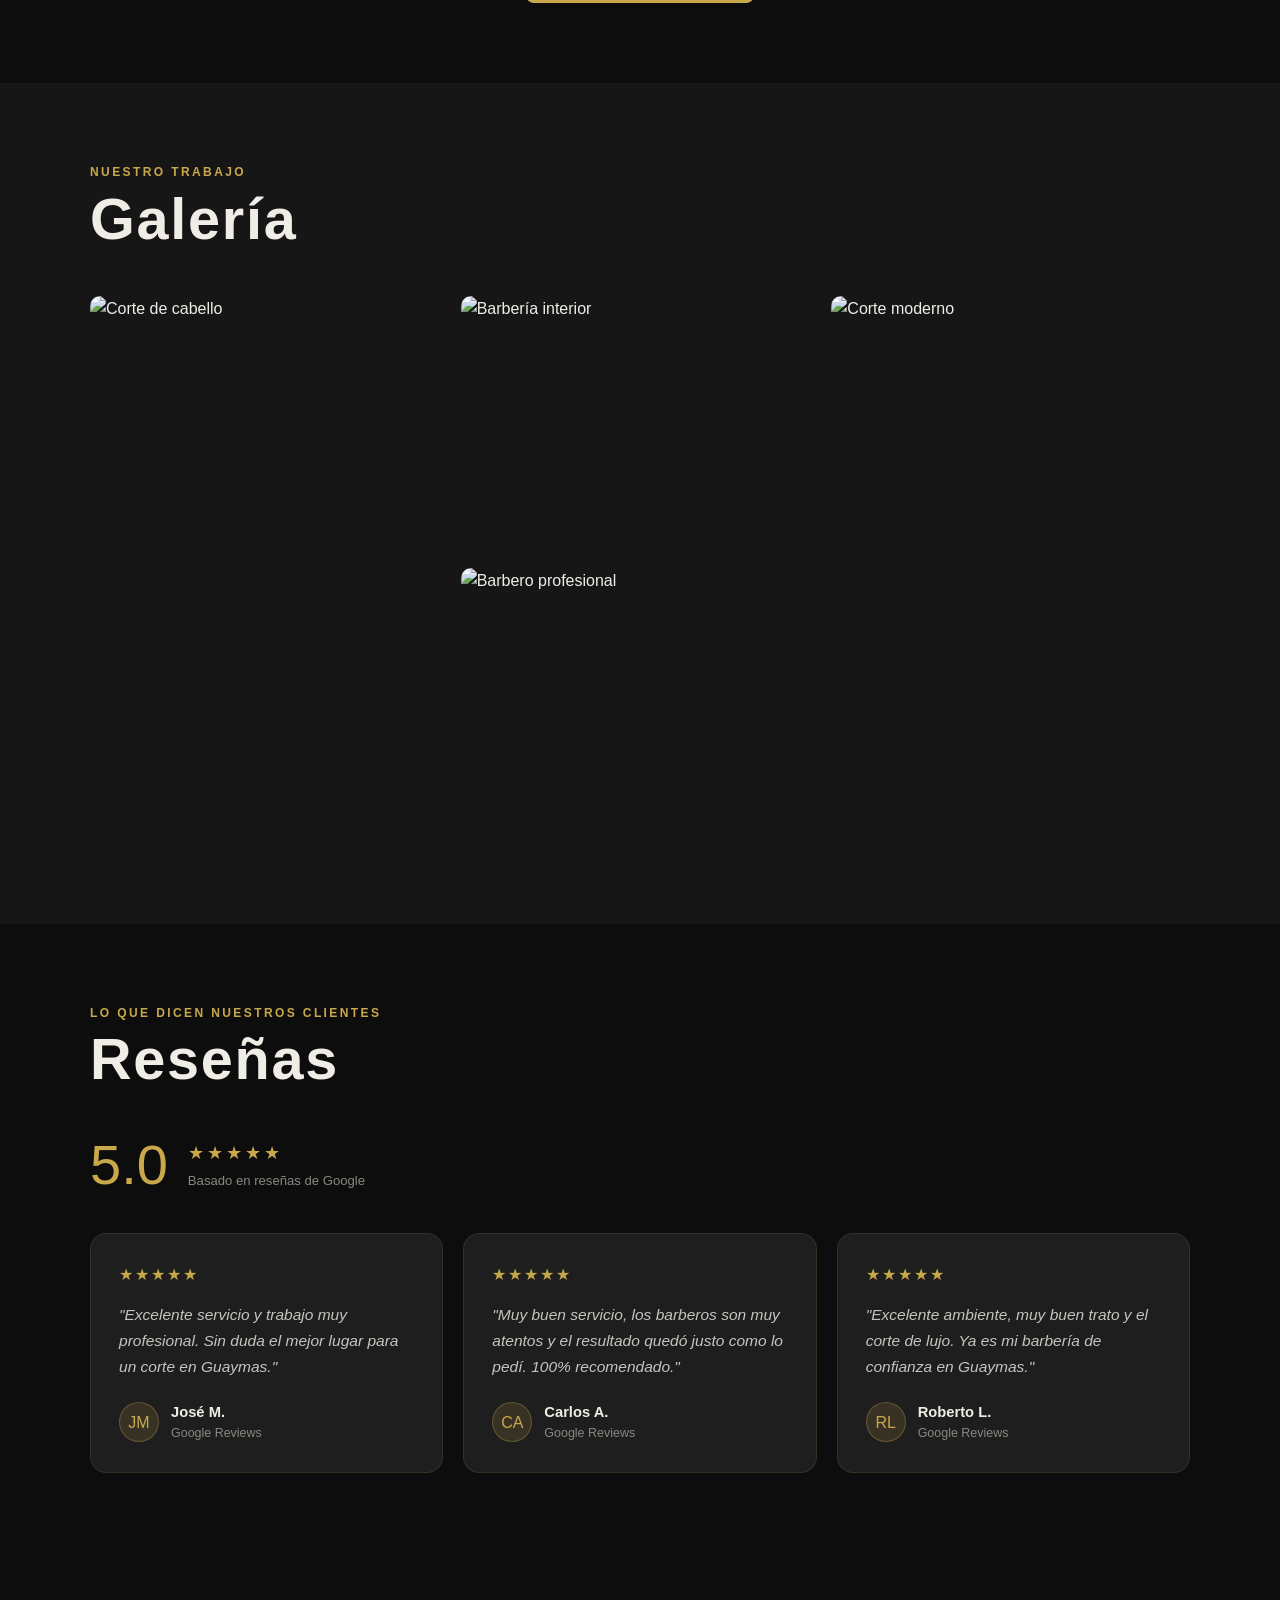
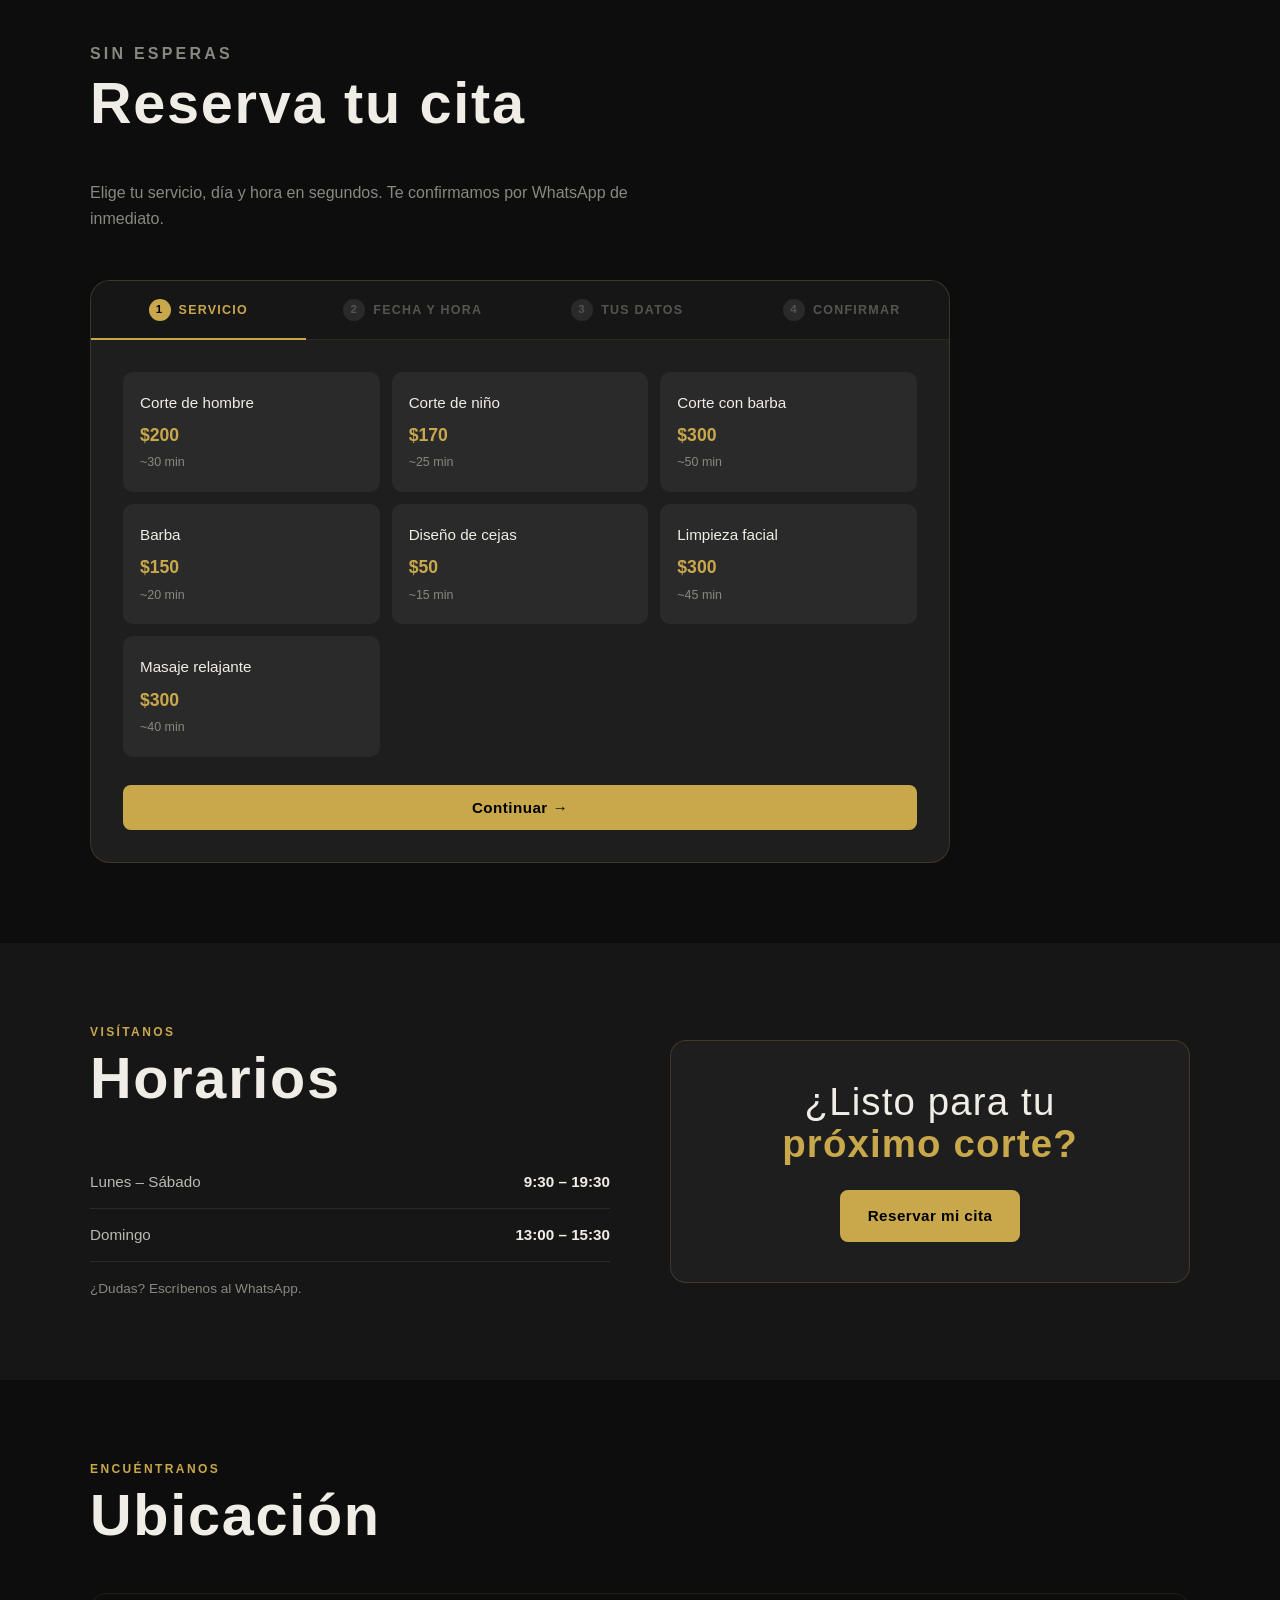
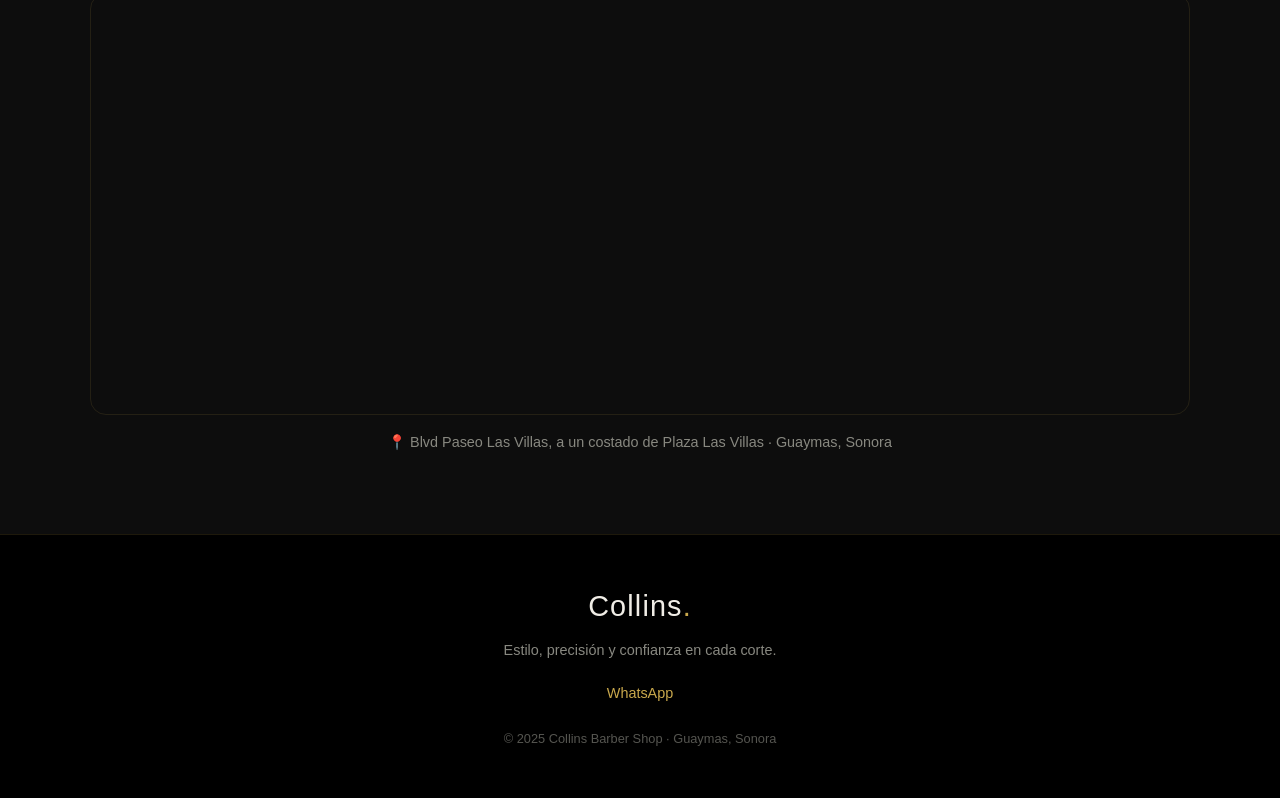
==== commit 0e995805: "backup" ====
--- a/index.html
+++ b/index.html
@@ -1,7 +1,6 @@
 <!doctype html>
 <html lang="es">
   <head>
-    <link rel="stylesheet" href="styles.css" />
     <meta charset="UTF-8" />
     <meta name="viewport" content="width=device-width, initial-scale=1.0" />
     <title>Collins Barber Shop | Barbería en Guaymas, Sonora</title>
@@ -23,8 +22,1163 @@
     <link rel="preconnect" href="https://fonts.gstatic.com" crossorigin />
     <link
       href="https://fonts.googleapis.com/css2?family=Bebas+Neue&family=Barlow:wght@300;400;500;600&display=swap"
-      rel="stylesheet"
     />
+    <style>
+      /* ===== RESET & BASE ===== */
+      *,
+      *::before,
+      *::after {
+        box-sizing: border-box;
+        margin: 0;
+        padding: 0;
+      }
+      :root {
+        --gold: #c9a84c;
+        --gold-light: #e8c96a;
+        --dark: #0d0d0d;
+        --dark-2: #161616;
+        --dark-3: #1e1e1e;
+        --dark-4: #2a2a2a;
+        --text: #f0ede6;
+        --text-muted: #888880;
+        --text-dim: #555550;
+        --font-display: "Bebas Neue", sans-serif;
+        --font-body: "Barlow", sans-serif;
+        --radius: 10px;
+        --radius-lg: 16px;
+        --transition: 0.25s ease;
+      }
+      html {
+        scroll-behavior: smooth;
+      }
+      body {
+        background: var(--dark);
+        color: var(--text);
+        font-family: var(--font-body);
+        font-size: 16px;
+        line-height: 1.6;
+        overflow-x: hidden;
+      }
+
+      /* NAV */
+      nav {
+        position: fixed;
+        top: 0;
+        left: 0;
+        right: 0;
+        z-index: 100;
+        transition:
+          background var(--transition),
+          box-shadow var(--transition);
+      }
+      nav.scrolled {
+        background: rgba(13, 13, 13, 0.96);
+        backdrop-filter: blur(12px);
+        box-shadow: 0 1px 0 rgba(201, 168, 76, 0.15);
+      }
+      .nav-inner {
+        max-width: 1100px;
+        margin: 0 auto;
+        padding: 18px 24px;
+        display: flex;
+        align-items: center;
+        justify-content: space-between;
+      }
+      .logo {
+        font-family: var(--font-display);
+        font-size: 1.8rem;
+        letter-spacing: 0.04em;
+        color: var(--text);
+        text-decoration: none;
+      }
+      .logo-accent {
+        color: var(--gold);
+      }
+      .nav-links {
+        display: flex;
+        gap: 32px;
+        list-style: none;
+        align-items: center;
+      }
+      .nav-links a {
+        color: var(--text-muted);
+        text-decoration: none;
+        font-size: 0.9rem;
+        font-weight: 500;
+        letter-spacing: 0.05em;
+        text-transform: uppercase;
+        transition: color var(--transition);
+      }
+      .nav-links a:hover {
+        color: var(--text);
+      }
+      .nav-links a.nav-cta {
+        background: var(--gold);
+        color: #000;
+        padding: 8px 18px;
+        border-radius: 6px;
+        font-weight: 600;
+      }
+      .nav-links a.nav-cta:hover {
+        background: var(--gold-light);
+      }
+      .hamburger {
+        display: none;
+        flex-direction: column;
+        gap: 5px;
+        background: none;
+        border: none;
+        cursor: pointer;
+        padding: 4px;
+      }
+      .hamburger span {
+        display: block;
+        width: 24px;
+        height: 2px;
+        background: var(--text);
+        border-radius: 2px;
+        transition: var(--transition);
+      }
+      .hamburger.active span:nth-child(1) {
+        transform: translateY(7px) rotate(45deg);
+      }
+      .hamburger.active span:nth-child(2) {
+        opacity: 0;
+      }
+      .hamburger.active span:nth-child(3) {
+        transform: translateY(-7px) rotate(-45deg);
+      }
+      .mobile-menu {
+        display: none;
+        flex-direction: column;
+        background: var(--dark-2);
+        padding: 16px 24px 24px;
+        gap: 4px;
+        border-top: 1px solid var(--dark-4);
+      }
+      .mobile-menu.open {
+        display: flex;
+      }
+      .mobile-menu a {
+        color: var(--text-muted);
+        text-decoration: none;
+        font-size: 1rem;
+        font-weight: 500;
+        padding: 12px 0;
+        border-bottom: 1px solid var(--dark-4);
+        text-transform: uppercase;
+        letter-spacing: 0.05em;
+        transition: color var(--transition);
+      }
+      .mobile-menu a:hover {
+        color: var(--text);
+      }
+      .mobile-menu a.nav-cta {
+        background: var(--gold);
+        color: #000;
+        text-align: center;
+        padding: 12px;
+        border-radius: 8px;
+        margin-top: 8px;
+        border: none;
+        font-weight: 600;
+      }
+
+      /* HERO */
+      .hero {
+        position: relative;
+        min-height: 100vh;
+        display: flex;
+        align-items: center;
+        justify-content: center;
+        overflow: hidden;
+      }
+      .hero-bg {
+        position: absolute;
+        inset: 0;
+        background-image: url("https://images.unsplash.com/photo-1585747860715-2ba37e788b70?w=1400&q=80");
+        background-size: cover;
+        background-position: center;
+        transform: scale(1.05);
+        animation: heroZoom 12s ease-out forwards;
+      }
+      @keyframes heroZoom {
+        from {
+          transform: scale(1.05);
+        }
+        to {
+          transform: scale(1);
+        }
+      }
+      .hero-overlay {
+        position: absolute;
+        inset: 0;
+        background: linear-gradient(
+          to bottom,
+          rgba(13, 13, 13, 0.55) 0%,
+          rgba(13, 13, 13, 0.7) 50%,
+          rgba(13, 13, 13, 0.95) 100%
+        );
+      }
+      .hero-content {
+        position: relative;
+        text-align: center;
+        padding: 0 24px;
+        animation: fadeUp 0.9s ease both;
+        animation-delay: 0.2s;
+      }
+      @keyframes fadeUp {
+        from {
+          opacity: 0;
+          transform: translateY(30px);
+        }
+        to {
+          opacity: 1;
+          transform: translateY(0);
+        }
+      }
+      .hero-eyebrow {
+        font-size: 0.8rem;
+        letter-spacing: 0.2em;
+        text-transform: uppercase;
+        color: var(--gold);
+        font-weight: 500;
+        margin-bottom: 12px;
+      }
+      .hero-title {
+        font-family: var(--font-display);
+        font-size: clamp(4rem, 14vw, 9rem);
+        line-height: 0.9;
+        letter-spacing: 0.02em;
+        color: var(--text);
+        margin-bottom: 20px;
+      }
+      .hero-title-accent {
+        color: var(--gold);
+      }
+      .hero-sub {
+        font-size: 1.1rem;
+        color: rgba(240, 237, 230, 0.7);
+        margin-bottom: 40px;
+        font-weight: 300;
+      }
+      .hero-actions {
+        display: flex;
+        gap: 16px;
+        justify-content: center;
+        flex-wrap: wrap;
+      }
+      .hero-scroll {
+        position: absolute;
+        bottom: 32px;
+        left: 50%;
+        transform: translateX(-50%);
+        color: var(--gold);
+        font-size: 1.2rem;
+        animation: bounce 2s infinite;
+      }
+      @keyframes bounce {
+        0%,
+        100% {
+          transform: translateX(-50%) translateY(0);
+        }
+        50% {
+          transform: translateX(-50%) translateY(8px);
+        }
+      }
+
+      /* BUTTONS */
+      .btn-primary {
+        display: inline-block;
+        background: var(--gold);
+        color: #000;
+        padding: 14px 28px;
+        border-radius: 8px;
+        text-decoration: none;
+        font-weight: 600;
+        font-size: 0.95rem;
+        letter-spacing: 0.03em;
+        transition:
+          background var(--transition),
+          transform var(--transition);
+        cursor: pointer;
+        border: none;
+        font-family: var(--font-body);
+      }
+      .btn-primary:hover {
+        background: var(--gold-light);
+        transform: translateY(-2px);
+      }
+      .btn-ghost {
+        display: inline-block;
+        border: 1.5px solid rgba(201, 168, 76, 0.5);
+        color: var(--text);
+        padding: 14px 28px;
+        border-radius: 8px;
+        text-decoration: none;
+        font-weight: 500;
+        font-size: 0.95rem;
+        letter-spacing: 0.03em;
+        transition:
+          border-color var(--transition),
+          background var(--transition);
+      }
+      .btn-ghost:hover {
+        border-color: var(--gold);
+        background: rgba(201, 168, 76, 0.08);
+      }
+
+      /* TRUST STRIP */
+      .trust-strip {
+        background: var(--dark-2);
+        border-top: 1px solid rgba(201, 168, 76, 0.2);
+        border-bottom: 1px solid rgba(201, 168, 76, 0.2);
+        padding: 18px 24px;
+        display: flex;
+        justify-content: center;
+        align-items: center;
+        flex-wrap: wrap;
+      }
+      .trust-item {
+        display: flex;
+        align-items: center;
+        gap: 10px;
+        font-size: 0.85rem;
+        font-weight: 500;
+        letter-spacing: 0.06em;
+        text-transform: uppercase;
+        color: var(--text-muted);
+        padding: 8px 32px;
+      }
+      .trust-icon {
+        color: var(--gold);
+        font-size: 1rem;
+      }
+      .trust-divider {
+        width: 1px;
+        height: 28px;
+        background: rgba(201, 168, 76, 0.2);
+      }
+
+      /* SECTIONS */
+      .section {
+        padding: 80px 24px;
+      }
+      .section-dark {
+        background: var(--dark-2);
+      }
+      .section-inner {
+        max-width: 1100px;
+        margin: 0 auto;
+      }
+      .section-label {
+        font-size: 0.75rem;
+        font-weight: 600;
+        letter-spacing: 0.2em;
+        text-transform: uppercase;
+        color: var(--gold);
+        margin-bottom: 8px;
+      }
+      .section-title {
+        font-family: var(--font-display);
+        font-size: clamp(2.4rem, 6vw, 3.6rem);
+        letter-spacing: 0.03em;
+        color: var(--text);
+        margin-bottom: 48px;
+        line-height: 1;
+      }
+
+      /* SERVICIOS */
+      .servicios-grid {
+        display: grid;
+        grid-template-columns: repeat(auto-fit, minmax(280px, 1fr));
+        gap: 20px;
+        margin-bottom: 40px;
+      }
+      .categoria-card {
+        background: var(--dark-3);
+        border: 1px solid rgba(201, 168, 76, 0.12);
+        border-radius: var(--radius-lg);
+        padding: 28px;
+        transition:
+          border-color var(--transition),
+          transform var(--transition);
+      }
+      .categoria-card:hover {
+        border-color: rgba(201, 168, 76, 0.35);
+        transform: translateY(-4px);
+      }
+      .categoria-header {
+        display: flex;
+        align-items: center;
+        gap: 12px;
+        margin-bottom: 20px;
+        padding-bottom: 16px;
+        border-bottom: 1px solid var(--dark-4);
+      }
+      .categoria-icon {
+        font-size: 1.2rem;
+        color: var(--gold);
+      }
+      .categoria-header h3 {
+        font-family: var(--font-display);
+        font-size: 1.5rem;
+        letter-spacing: 0.04em;
+        color: var(--text);
+      }
+      .servicio-list {
+        list-style: none;
+      }
+      .servicio-list li {
+        display: flex;
+        justify-content: space-between;
+        align-items: center;
+        padding: 10px 0;
+        font-size: 0.95rem;
+        color: rgba(240, 237, 230, 0.75);
+        border-bottom: 1px solid rgba(255, 255, 255, 0.04);
+      }
+      .servicio-list li:last-child {
+        border-bottom: none;
+      }
+      .precio {
+        font-weight: 600;
+        color: var(--gold);
+        font-size: 1rem;
+      }
+      .cta-center {
+        text-align: center;
+      }
+
+      /* GALERIA */
+      .galeria-grid {
+        display: grid;
+        grid-template-columns: repeat(3, 1fr);
+        grid-template-rows: 260px 260px;
+        gap: 12px;
+        margin-bottom: 16px;
+      }
+      .galeria-item {
+        overflow: hidden;
+        border-radius: var(--radius);
+        position: relative;
+      }
+      .galeria-item.tall {
+        grid-row: span 2;
+      }
+      .galeria-item.wide {
+        grid-column: span 2;
+      }
+      .galeria-item img {
+        width: 100%;
+        height: 100%;
+        object-fit: cover;
+        display: block;
+        transition: transform 0.5s ease;
+        filter: grayscale(20%);
+      }
+      .galeria-item:hover img {
+        transform: scale(1.06);
+        filter: grayscale(0%);
+      }
+
+      /* HORARIOS */
+      .horarios-wrap {
+        display: grid;
+        grid-template-columns: 1fr 1fr;
+        gap: 60px;
+        align-items: center;
+      }
+      .horarios-table {
+        width: 100%;
+        border-collapse: collapse;
+        margin-bottom: 16px;
+      }
+      .horarios-table td {
+        padding: 14px 0;
+        border-bottom: 1px solid var(--dark-4);
+        font-size: 0.95rem;
+        color: rgba(240, 237, 230, 0.75);
+      }
+      .horarios-table tr.cerrado td {
+        color: var(--text-dim);
+      }
+      .horario-hora {
+        text-align: right;
+        font-weight: 600;
+        color: var(--text) !important;
+      }
+      .horarios-table tr.cerrado .horario-hora {
+        color: var(--text-dim) !important;
+      }
+      .horarios-nota {
+        font-size: 0.85rem;
+        color: var(--text-muted);
+        margin-top: 8px;
+      }
+      .horarios-cta-box {
+        background: var(--dark-3);
+        border: 1px solid rgba(201, 168, 76, 0.2);
+        border-radius: var(--radius-lg);
+        padding: 40px 36px;
+        text-align: center;
+      }
+      .horarios-cta-box p {
+        font-family: var(--font-display);
+        font-size: 2.4rem;
+        line-height: 1.1;
+        letter-spacing: 0.03em;
+        margin-bottom: 24px;
+        color: var(--text);
+      }
+      .horarios-cta-box strong {
+        color: var(--gold);
+      }
+
+      /* MAPA */
+      .mapa-wrap {
+        border-radius: var(--radius-lg);
+        overflow: hidden;
+        margin-bottom: 16px;
+        border: 1px solid rgba(201, 168, 76, 0.12);
+      }
+      .ubicacion-address {
+        text-align: center;
+        color: var(--text-muted);
+        font-size: 0.9rem;
+        margin-top: 16px;
+      }
+
+      /* FOOTER */
+      footer {
+        background: #000;
+        border-top: 1px solid rgba(201, 168, 76, 0.15);
+        padding: 48px 24px;
+      }
+      .footer-inner {
+        max-width: 1100px;
+        margin: 0 auto;
+        text-align: center;
+      }
+      .footer-tagline {
+        color: var(--text-muted);
+        font-size: 0.9rem;
+        margin: 10px 0 20px;
+      }
+      .footer-links {
+        display: flex;
+        justify-content: center;
+        gap: 24px;
+        margin-bottom: 24px;
+      }
+      .footer-links a {
+        color: var(--gold);
+        text-decoration: none;
+        font-size: 0.9rem;
+        font-weight: 500;
+        transition: color var(--transition);
+      }
+      .footer-links a:hover {
+        color: var(--gold-light);
+      }
+      .footer-copy {
+        color: var(--text-dim);
+        font-size: 0.8rem;
+      }
+
+      /* WHATSAPP FLOAT */
+      .whatsapp-float {
+        position: fixed;
+        bottom: 24px;
+        right: 24px;
+        background: #25d366;
+        width: 58px;
+        height: 58px;
+        border-radius: 50%;
+        display: flex;
+        align-items: center;
+        justify-content: center;
+        text-decoration: none;
+        box-shadow: 0 4px 20px rgba(37, 211, 102, 0.35);
+        z-index: 200;
+        transition:
+          transform var(--transition),
+          box-shadow var(--transition);
+      }
+      .whatsapp-float:hover {
+        transform: scale(1.1);
+        box-shadow: 0 6px 28px rgba(37, 211, 102, 0.5);
+      }
+
+      /* ===================== */
+      /* SISTEMA DE RESERVAS   */
+      /* ===================== */
+      #reservas {
+        background: var(--dark);
+      }
+
+      .reservas-intro {
+        max-width: 560px;
+        margin-bottom: 48px;
+      }
+      .reservas-intro p {
+        color: var(--text-muted);
+        font-size: 1rem;
+        margin-top: 8px;
+      }
+
+      .booking-widget {
+        background: var(--dark-3);
+        border: 1px solid rgba(201, 168, 76, 0.18);
+        border-radius: 20px;
+        overflow: hidden;
+        max-width: 860px;
+      }
+
+      /* Steps header */
+      .booking-steps {
+        display: flex;
+        background: var(--dark-2);
+        border-bottom: 1px solid rgba(201, 168, 76, 0.12);
+      }
+      .booking-step {
+        flex: 1;
+        padding: 18px 12px;
+        text-align: center;
+        font-size: 0.78rem;
+        font-weight: 600;
+        letter-spacing: 0.1em;
+        text-transform: uppercase;
+        color: var(--text-dim);
+        position: relative;
+        transition: color var(--transition);
+      }
+      .booking-step.active {
+        color: var(--gold);
+      }
+      .booking-step.done {
+        color: var(--text-muted);
+      }
+      .booking-step.active::after {
+        content: "";
+        position: absolute;
+        bottom: -1px;
+        left: 0;
+        right: 0;
+        height: 2px;
+        background: var(--gold);
+      }
+      .step-num {
+        display: inline-flex;
+        align-items: center;
+        justify-content: center;
+        width: 22px;
+        height: 22px;
+        border-radius: 50%;
+        background: var(--dark-4);
+        color: var(--text-dim);
+        font-size: 0.72rem;
+        font-weight: 700;
+        margin-right: 8px;
+        transition:
+          background var(--transition),
+          color var(--transition);
+      }
+      .booking-step.active .step-num {
+        background: var(--gold);
+        color: #000;
+      }
+      .booking-step.done .step-num {
+        background: rgba(201, 168, 76, 0.2);
+        color: var(--gold);
+      }
+
+      /* Step panels */
+      .booking-body {
+        padding: 32px;
+      }
+      .step-panel {
+        display: none;
+      }
+      .step-panel.active {
+        display: block;
+      }
+
+      /* Step 1 — Servicios */
+      .booking-servicios-grid {
+        display: grid;
+        grid-template-columns: repeat(auto-fill, minmax(190px, 1fr));
+        gap: 12px;
+      }
+      .booking-servicio {
+        background: var(--dark-4);
+        border: 1.5px solid transparent;
+        border-radius: var(--radius);
+        padding: 18px 16px;
+        cursor: pointer;
+        transition:
+          border-color var(--transition),
+          background var(--transition),
+          transform var(--transition);
+        user-select: none;
+      }
+      .booking-servicio:hover {
+        border-color: rgba(201, 168, 76, 0.3);
+        transform: translateY(-2px);
+      }
+      .booking-servicio.selected {
+        border-color: var(--gold);
+        background: rgba(201, 168, 76, 0.06);
+      }
+      .bs-nombre {
+        font-size: 0.95rem;
+        font-weight: 500;
+        color: var(--text);
+        margin-bottom: 6px;
+      }
+      .bs-precio {
+        font-size: 1.1rem;
+        font-weight: 600;
+        color: var(--gold);
+      }
+      .bs-duracion {
+        font-size: 0.78rem;
+        color: var(--text-muted);
+        margin-top: 4px;
+      }
+
+      /* Step 2 — Fecha y hora */
+      .fecha-hora-grid {
+        display: grid;
+        grid-template-columns: 1fr 1fr;
+        gap: 28px;
+      }
+
+      .cal-header {
+        display: flex;
+        align-items: center;
+        justify-content: space-between;
+        margin-bottom: 16px;
+      }
+      .cal-titulo {
+        font-family: var(--font-display);
+        font-size: 1.3rem;
+        letter-spacing: 0.05em;
+        color: var(--text);
+      }
+      .cal-nav {
+        background: none;
+        border: 1px solid var(--dark-4);
+        color: var(--text-muted);
+        width: 32px;
+        height: 32px;
+        border-radius: 6px;
+        cursor: pointer;
+        font-size: 1rem;
+        display: flex;
+        align-items: center;
+        justify-content: center;
+        transition:
+          border-color var(--transition),
+          color var(--transition);
+      }
+      .cal-nav:hover {
+        border-color: var(--gold);
+        color: var(--gold);
+      }
+      .cal-grid {
+        display: grid;
+        grid-template-columns: repeat(7, 1fr);
+        gap: 4px;
+      }
+      .cal-dia-nombre {
+        text-align: center;
+        font-size: 0.72rem;
+        font-weight: 600;
+        letter-spacing: 0.08em;
+        text-transform: uppercase;
+        color: var(--text-dim);
+        padding: 6px 0;
+      }
+      .cal-dia {
+        aspect-ratio: 1;
+        display: flex;
+        align-items: center;
+        justify-content: center;
+        border-radius: 8px;
+        font-size: 0.88rem;
+        cursor: pointer;
+        color: var(--text-muted);
+        transition:
+          background var(--transition),
+          color var(--transition);
+        border: 1.5px solid transparent;
+      }
+      .cal-dia:hover:not(.disabled):not(.empty) {
+        background: rgba(201, 168, 76, 0.1);
+        color: var(--text);
+      }
+      .cal-dia.today {
+        color: var(--gold);
+        font-weight: 600;
+      }
+      .cal-dia.selected {
+        background: var(--gold);
+        color: #000;
+        font-weight: 700;
+        border-color: var(--gold);
+      }
+      .cal-dia.disabled {
+        color: var(--text-dim);
+        cursor: not-allowed;
+        opacity: 0.35;
+      }
+      .cal-dia.empty {
+        cursor: default;
+      }
+
+      .horas-titulo {
+        font-size: 0.78rem;
+        font-weight: 600;
+        letter-spacing: 0.12em;
+        text-transform: uppercase;
+        color: var(--text-muted);
+        margin-bottom: 14px;
+      }
+      .horas-grid {
+        display: grid;
+        grid-template-columns: repeat(3, 1fr);
+        gap: 8px;
+      }
+      .hora-btn {
+        background: var(--dark-4);
+        border: 1.5px solid transparent;
+        border-radius: 8px;
+        padding: 10px 6px;
+        text-align: center;
+        font-size: 0.88rem;
+        font-weight: 500;
+        color: var(--text-muted);
+        cursor: pointer;
+        transition:
+          border-color var(--transition),
+          color var(--transition),
+          background var(--transition);
+        font-family: var(--font-body);
+      }
+      .hora-btn:hover {
+        border-color: rgba(201, 168, 76, 0.3);
+        color: var(--text);
+      }
+      .hora-btn.selected {
+        border-color: var(--gold);
+        background: rgba(201, 168, 76, 0.08);
+        color: var(--gold);
+        font-weight: 600;
+      }
+      .hora-btn.ocupada {
+        opacity: 0.3;
+        cursor: not-allowed;
+        text-decoration: line-through;
+      }
+
+      /* Step 3 — Datos */
+      .datos-grid {
+        display: grid;
+        grid-template-columns: 1fr 1fr;
+        gap: 16px;
+      }
+      .campo {
+        display: flex;
+        flex-direction: column;
+        gap: 6px;
+      }
+      .campo.full {
+        grid-column: span 2;
+      }
+      .campo label {
+        font-size: 0.78rem;
+        font-weight: 600;
+        letter-spacing: 0.1em;
+        text-transform: uppercase;
+        color: var(--text-muted);
+      }
+      .campo input,
+      .campo textarea {
+        background: var(--dark-4);
+        border: 1.5px solid rgba(255, 255, 255, 0.07);
+        border-radius: 8px;
+        padding: 12px 14px;
+        color: var(--text);
+        font-family: var(--font-body);
+        font-size: 0.95rem;
+        outline: none;
+        transition: border-color var(--transition);
+        width: 100%;
+      }
+      .campo input:focus,
+      .campo textarea:focus {
+        border-color: var(--gold);
+      }
+      .campo textarea {
+        resize: vertical;
+        min-height: 80px;
+      }
+
+      /* Step 4 — Confirmación */
+      .confirmacion-box {
+        background: var(--dark-2);
+        border: 1px solid rgba(201, 168, 76, 0.2);
+        border-radius: var(--radius-lg);
+        padding: 28px;
+        margin-bottom: 28px;
+      }
+      .conf-titulo {
+        font-family: var(--font-display);
+        font-size: 1.6rem;
+        color: var(--gold);
+        letter-spacing: 0.05em;
+        margin-bottom: 20px;
+      }
+      .conf-row {
+        display: flex;
+        justify-content: space-between;
+        align-items: center;
+        padding: 10px 0;
+        border-bottom: 1px solid rgba(255, 255, 255, 0.05);
+        font-size: 0.95rem;
+      }
+      .conf-row:last-child {
+        border-bottom: none;
+      }
+      .conf-label {
+        color: var(--text-muted);
+      }
+      .conf-valor {
+        color: var(--text);
+        font-weight: 500;
+      }
+      .conf-precio {
+        color: var(--gold);
+        font-size: 1.2rem;
+        font-weight: 700;
+      }
+      .conf-nota {
+        font-size: 0.85rem;
+        color: var(--text-muted);
+        margin-bottom: 20px;
+        line-height: 1.6;
+      }
+      .conf-nota strong {
+        color: var(--text);
+      }
+
+      /* Nav botones booking */
+      .booking-nav {
+        display: flex;
+        gap: 12px;
+        margin-top: 28px;
+      }
+      .btn-booking-next {
+        flex: 1;
+        background: var(--gold);
+        color: #000;
+        border: none;
+        padding: 14px 24px;
+        border-radius: 8px;
+        font-family: var(--font-body);
+        font-size: 0.95rem;
+        font-weight: 600;
+        cursor: pointer;
+        transition:
+          background var(--transition),
+          transform var(--transition);
+        letter-spacing: 0.03em;
+      }
+      .btn-booking-next:hover {
+        background: var(--gold-light);
+        transform: translateY(-1px);
+      }
+      .btn-booking-next:disabled {
+        opacity: 0.35;
+        cursor: not-allowed;
+        transform: none;
+      }
+      .btn-booking-back {
+        background: none;
+        border: 1.5px solid var(--dark-4);
+        color: var(--text-muted);
+        padding: 14px 20px;
+        border-radius: 8px;
+        font-family: var(--font-body);
+        font-size: 0.95rem;
+        cursor: pointer;
+        transition:
+          border-color var(--transition),
+          color var(--transition);
+      }
+      .btn-booking-back:hover {
+        border-color: var(--text-muted);
+        color: var(--text);
+      }
+
+      .error-msg {
+        color: #e05050;
+        font-size: 0.85rem;
+        margin-top: 8px;
+        display: none;
+      }
+      .error-msg.visible {
+        display: block;
+      }
+
+      /* RESEÑAS */
+      .resenas-grid {
+        display: grid;
+        grid-template-columns: repeat(auto-fit, minmax(280px, 1fr));
+        gap: 20px;
+      }
+      .resena-card {
+        background: var(--dark-3);
+        border: 1px solid rgba(201, 168, 76, 0.12);
+        border-radius: var(--radius-lg);
+        padding: 28px;
+        transition:
+          border-color var(--transition),
+          transform var(--transition);
+      }
+      .resena-card:hover {
+        border-color: rgba(201, 168, 76, 0.3);
+        transform: translateY(-3px);
+      }
+      .resena-estrellas {
+        color: var(--gold);
+        font-size: 1rem;
+        letter-spacing: 2px;
+        margin-bottom: 14px;
+      }
+      .resena-texto {
+        font-size: 0.97rem;
+        color: rgba(240, 237, 230, 0.8);
+        line-height: 1.7;
+        margin-bottom: 20px;
+        font-style: italic;
+      }
+      .resena-autor {
+        display: flex;
+        align-items: center;
+        gap: 12px;
+      }
+      .resena-avatar {
+        width: 40px;
+        height: 40px;
+        border-radius: 50%;
+        background: rgba(201, 168, 76, 0.15);
+        border: 1.5px solid rgba(201, 168, 76, 0.3);
+        display: flex;
+        align-items: center;
+        justify-content: center;
+        font-family: var(--font-display);
+        font-size: 1rem;
+        color: var(--gold);
+        flex-shrink: 0;
+      }
+      .resena-nombre {
+        font-weight: 600;
+        font-size: 0.92rem;
+        color: var(--text);
+      }
+      .resena-fuente {
+        font-size: 0.78rem;
+        color: var(--text-muted);
+      }
+      .resenas-badge {
+        display: flex;
+        align-items: center;
+        gap: 20px;
+        margin-bottom: 40px;
+        flex-wrap: wrap;
+      }
+      .badge-score {
+        font-family: var(--font-display);
+        font-size: 3.5rem;
+        color: var(--gold);
+        line-height: 1;
+      }
+      .badge-estrellas {
+        color: var(--gold);
+        font-size: 1.1rem;
+        letter-spacing: 3px;
+      }
+      .badge-label {
+        font-size: 0.82rem;
+        color: var(--text-muted);
+        margin-top: 2px;
+      }
+
+      /* RESPONSIVE */
+      @media (max-width: 768px) {
+        .nav-links {
+          display: none;
+        }
+        .hamburger {
+          display: flex;
+        }
+        .trust-divider {
+          display: none;
+        }
+        .trust-item {
+          padding: 8px 16px;
+        }
+        .galeria-grid {
+          grid-template-columns: 1fr 1fr;
+          grid-template-rows: auto;
+        }
+        .galeria-item.tall {
+          grid-row: span 1;
+        }
+        .horarios-wrap {
+          grid-template-columns: 1fr;
+          gap: 40px;
+        }
+        .section {
+          padding: 60px 20px;
+        }
+        .fecha-hora-grid {
+          grid-template-columns: 1fr;
+        }
+        .datos-grid {
+          grid-template-columns: 1fr;
+        }
+        .campo.full {
+          grid-column: span 1;
+        }
+        .booking-step span.step-label {
+          display: none;
+        }
+        .booking-body {
+          padding: 20px;
+        }
+      }
+      @media (max-width: 480px) {
+        .galeria-grid {
+          grid-template-columns: 1fr;
+        }
+        .galeria-item.wide {
+          grid-column: span 1;
+        }
+        .hero-actions {
+          flex-direction: column;
+          align-items: center;
+        }
+        .horas-grid {
+          grid-template-columns: repeat(2, 1fr);
+        }
+        .booking-servicios-grid {
+          grid-template-columns: 1fr 1fr;
+        }
+      }
+    </style>
   </head>
   <body>
     <!-- NAV -->
